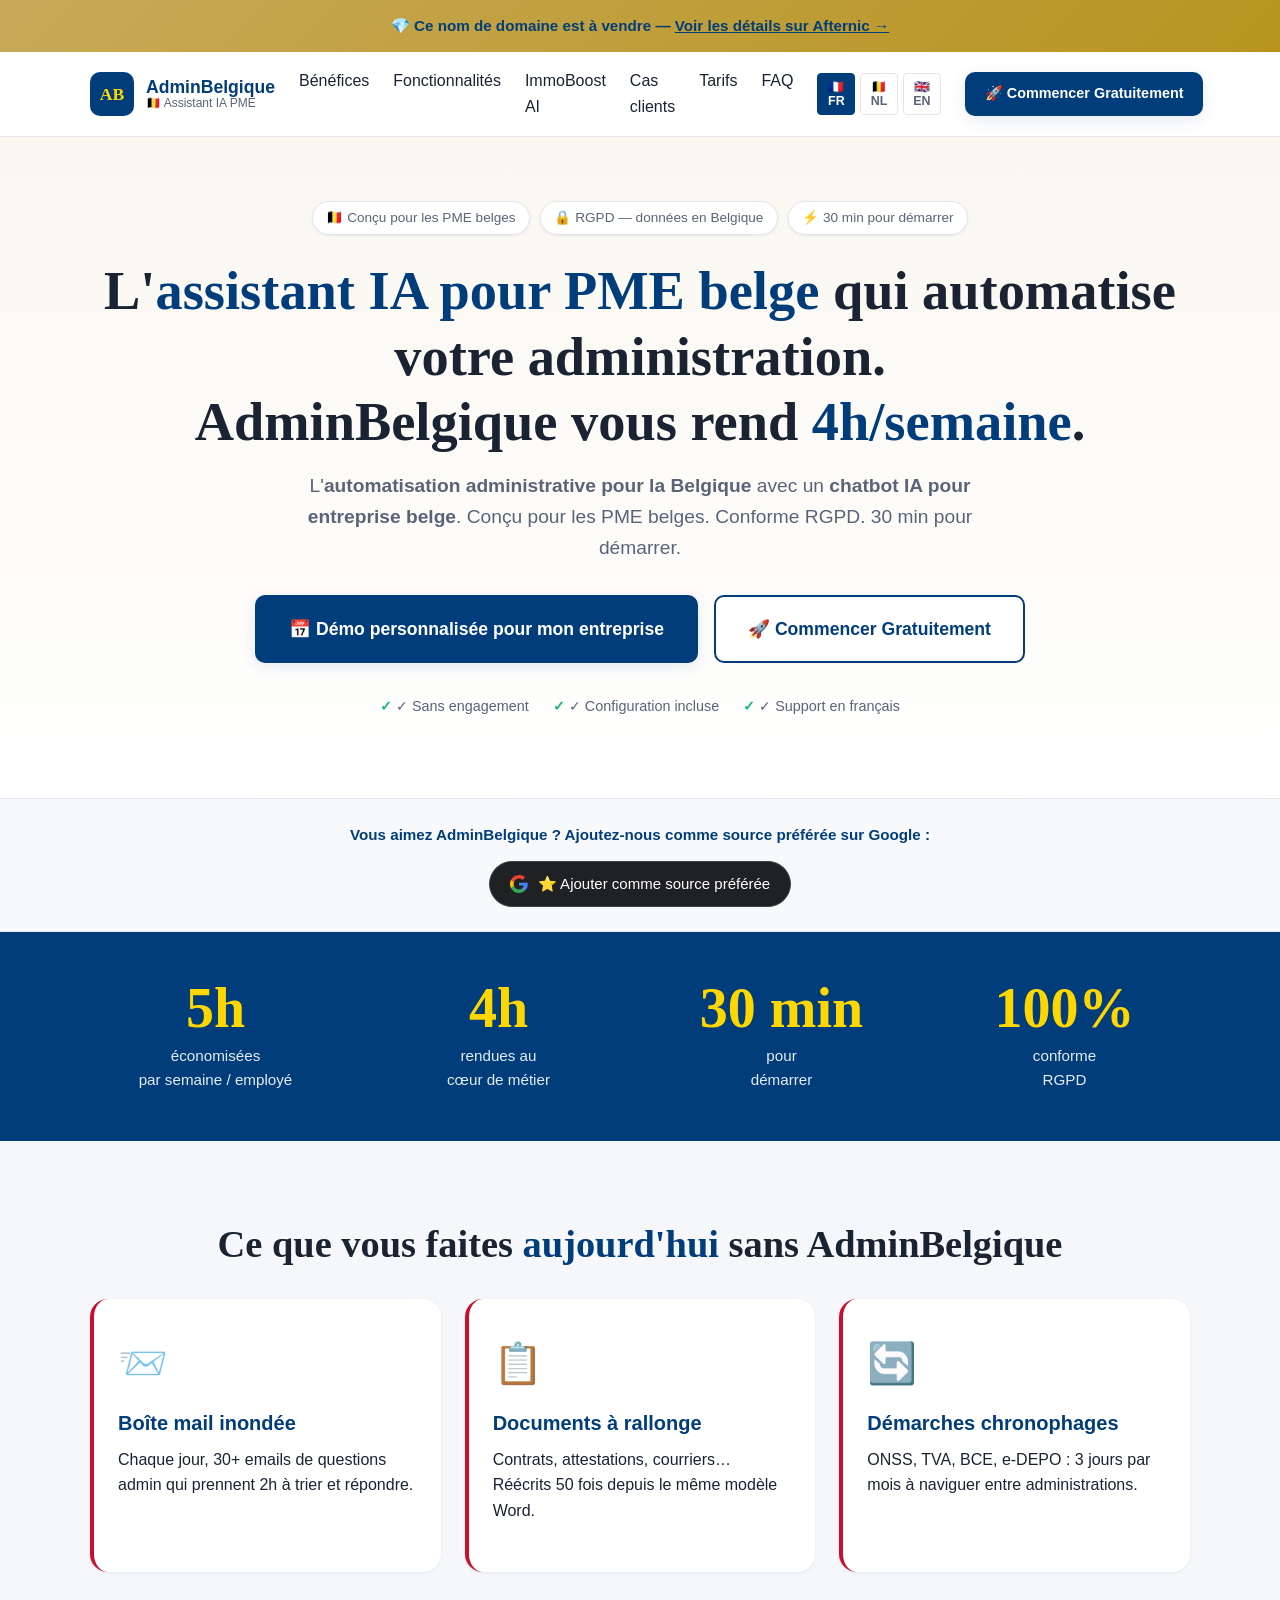
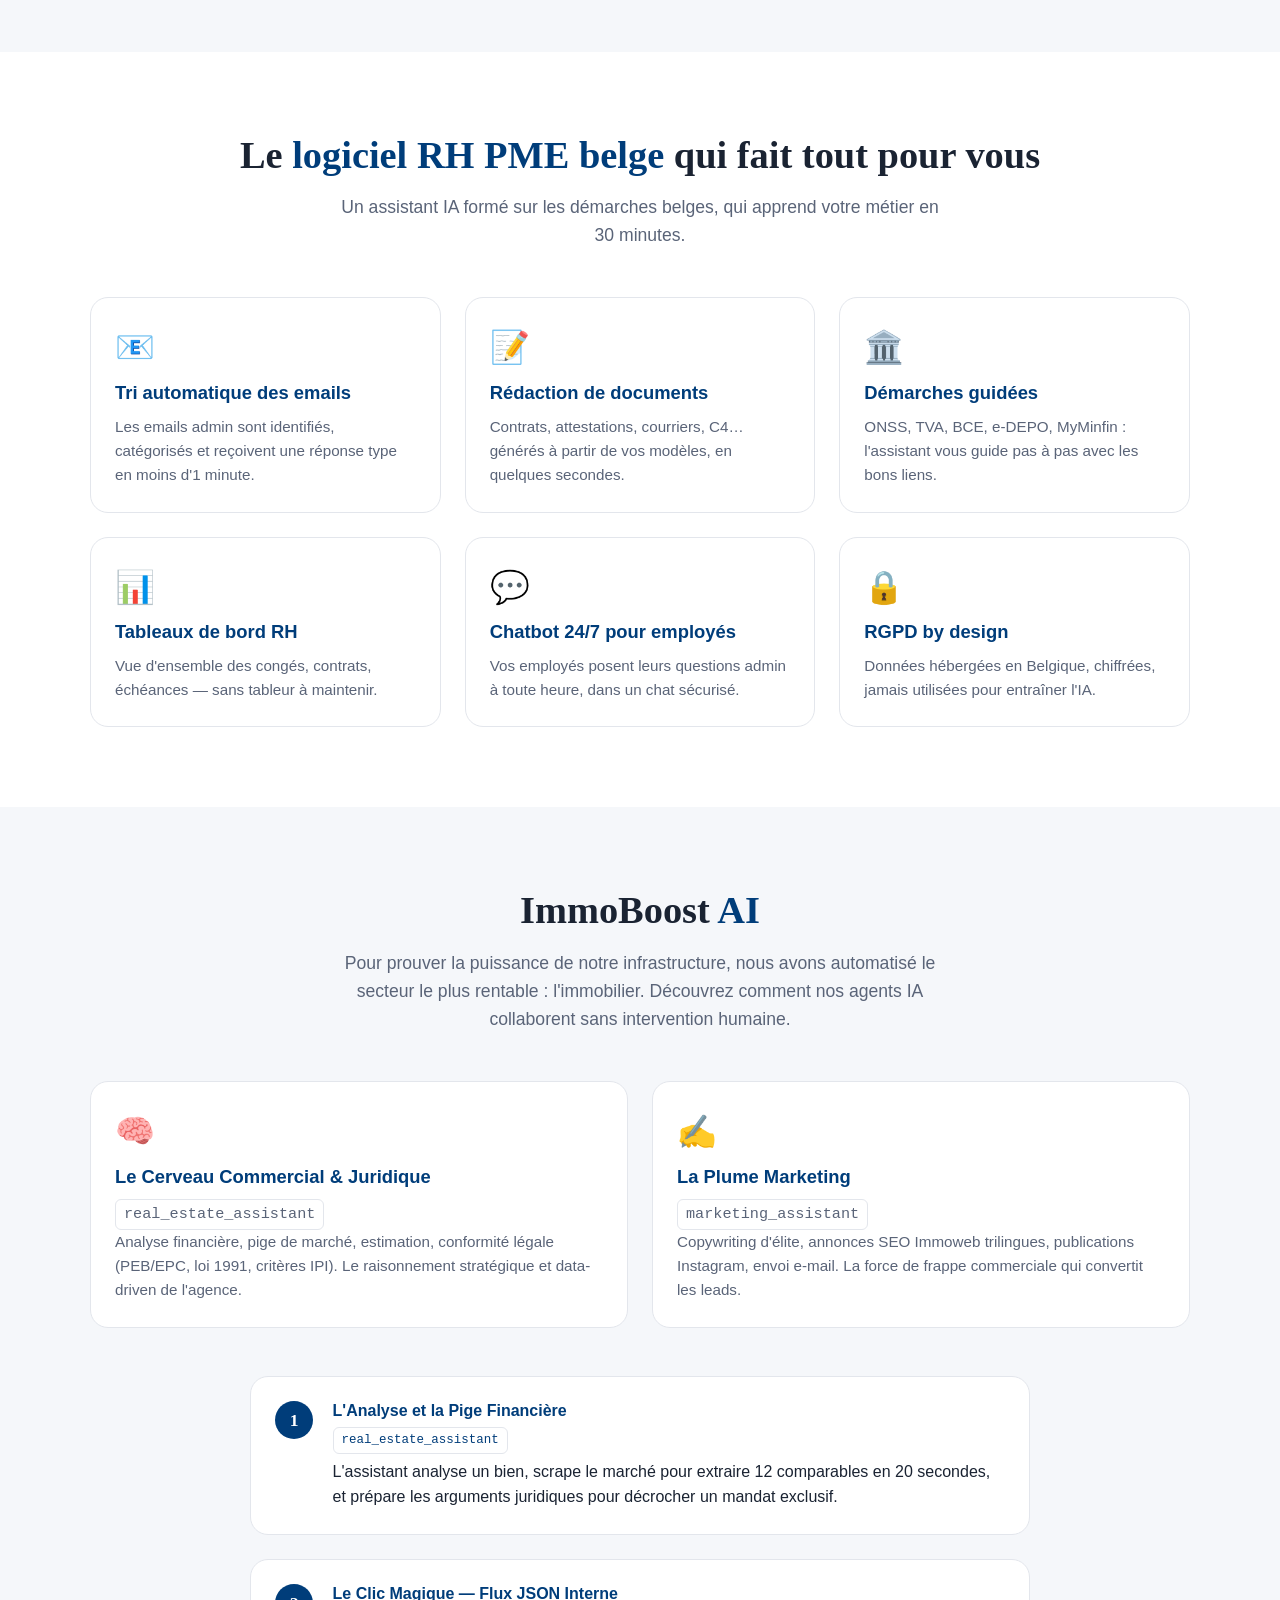
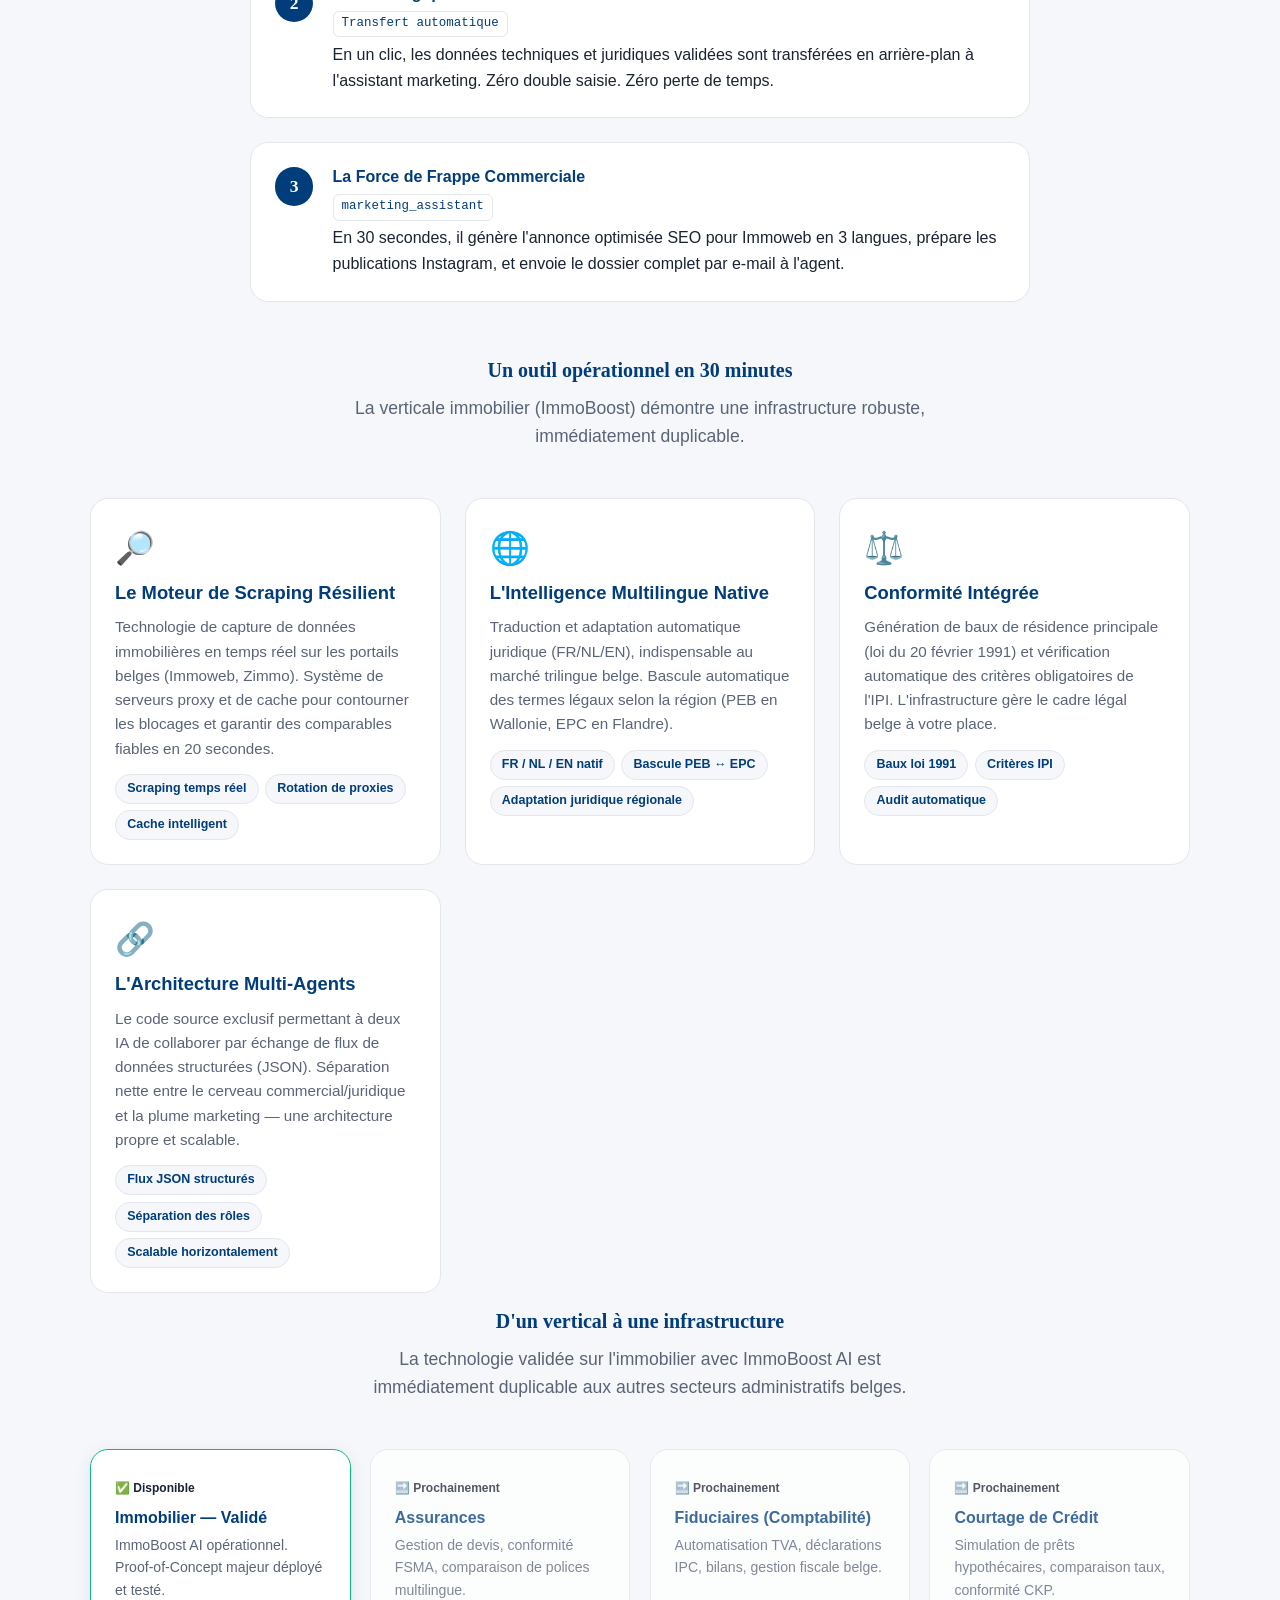
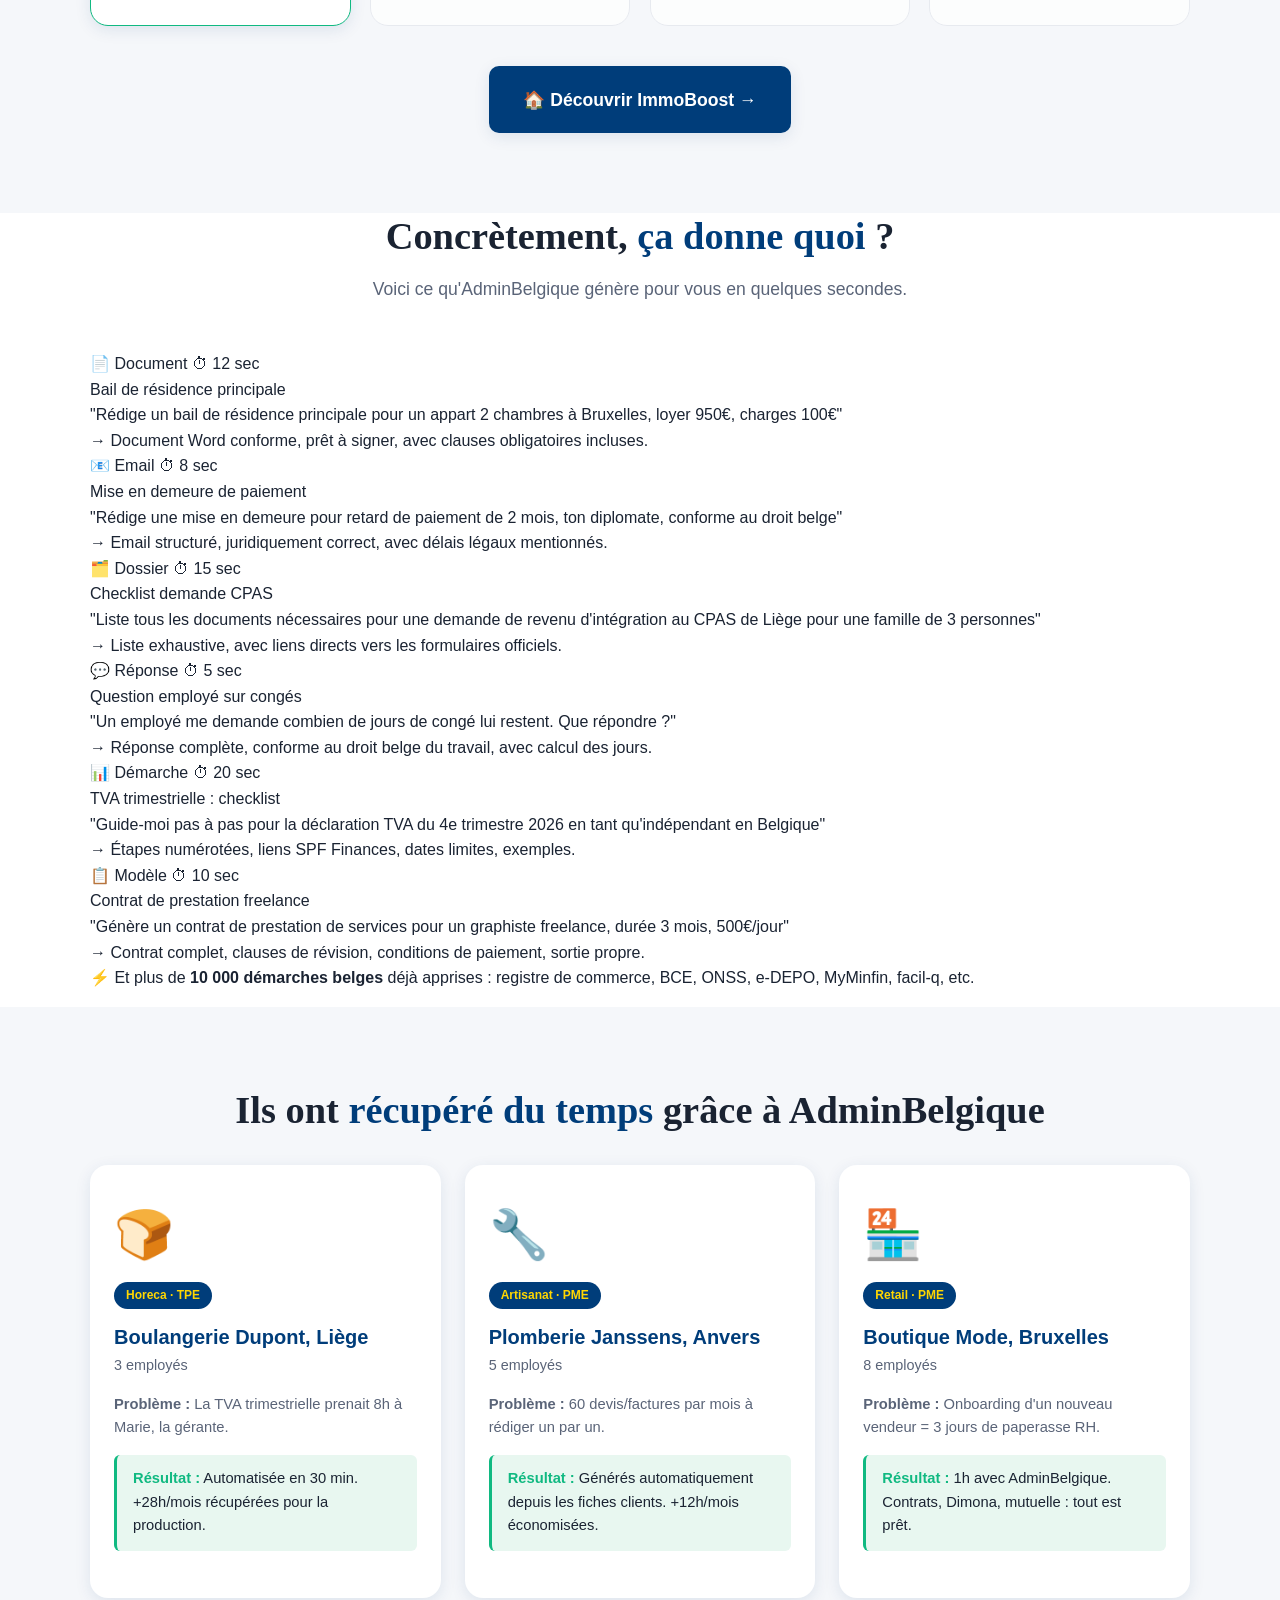
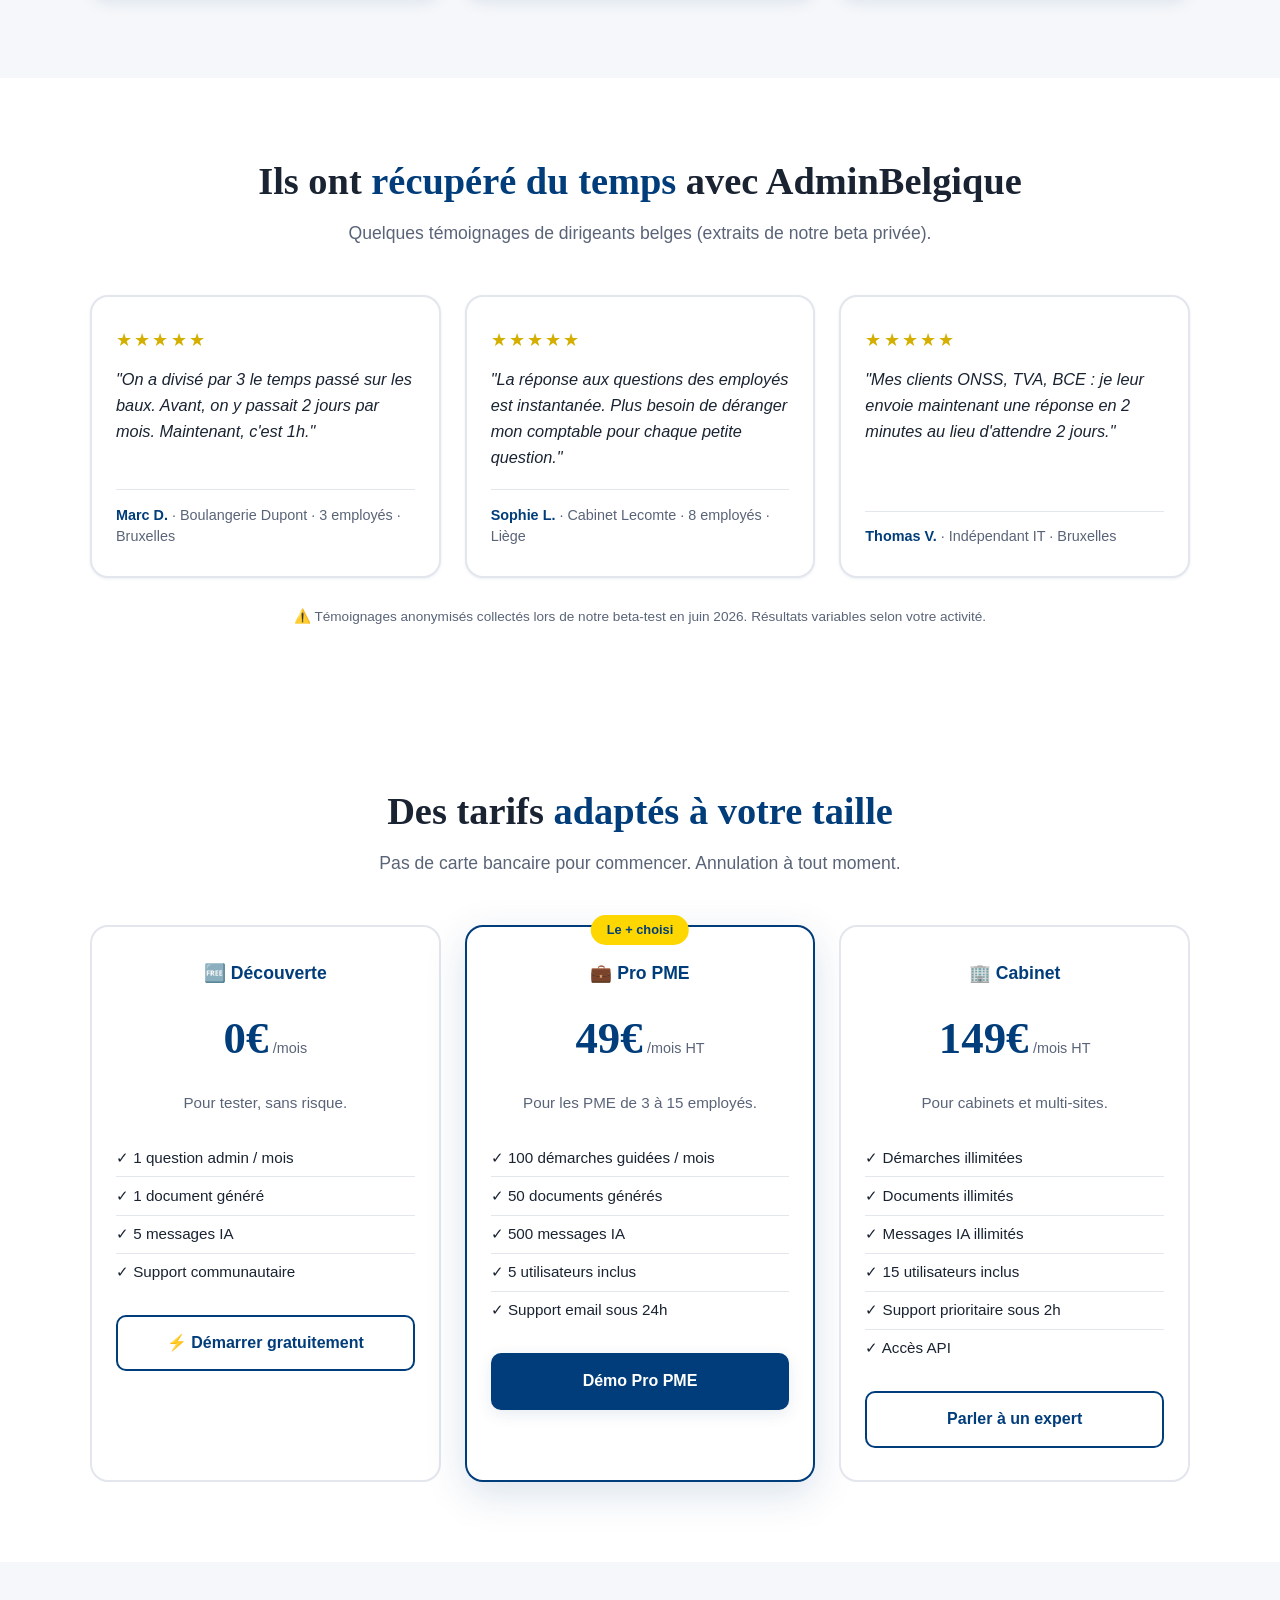
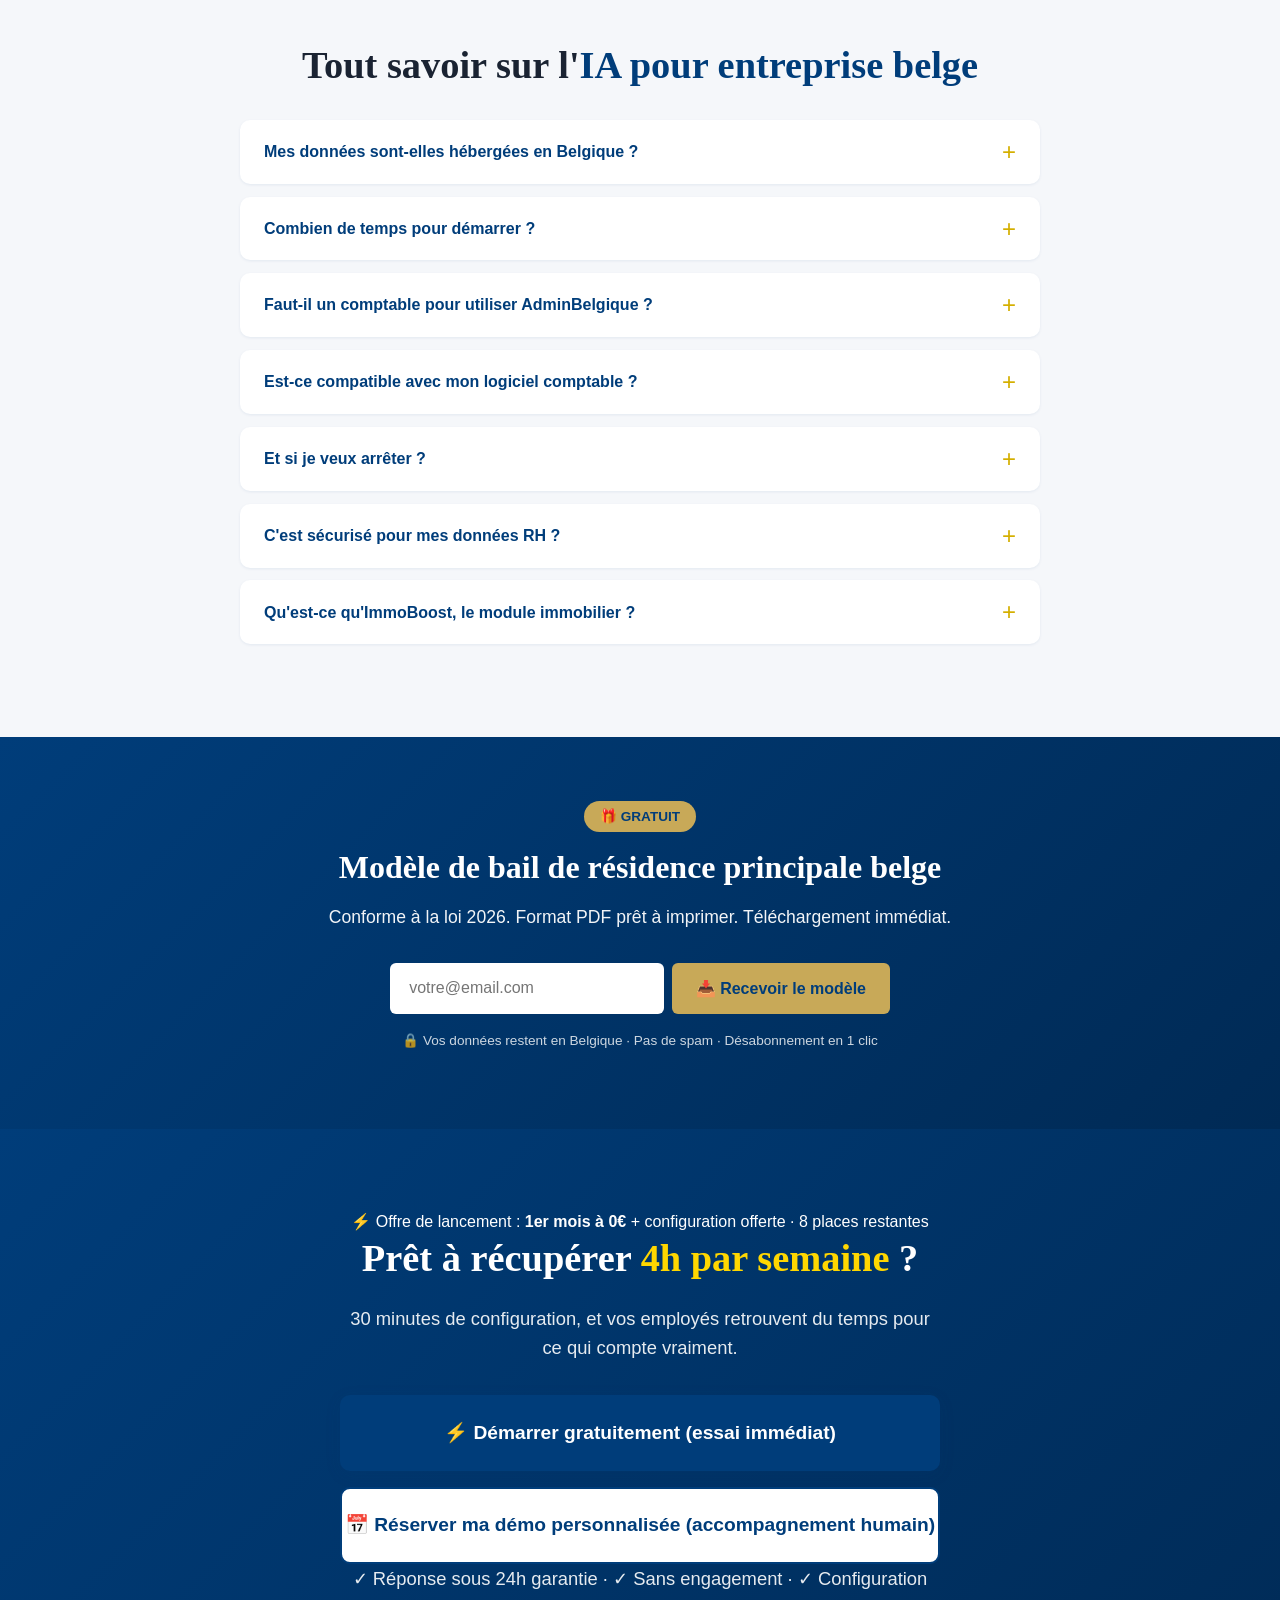
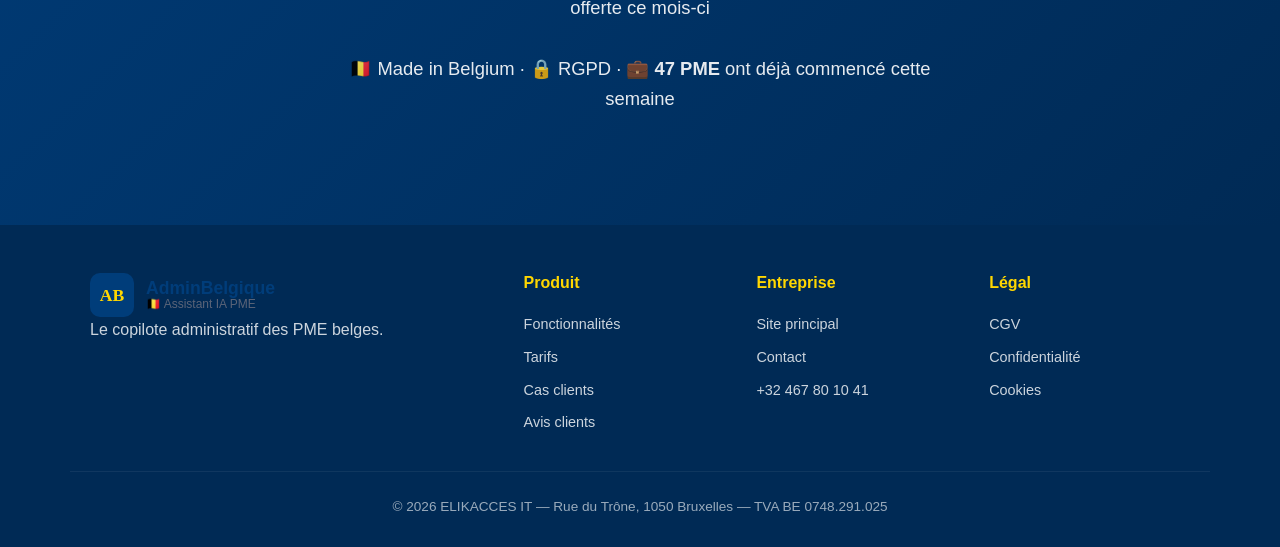
==== index.html @ 5cc8efea "Créer la page avis et ajouter les liens Google Co-authored-by: base44-builder[bot] <245833847+base44" ====
<!DOCTYPE html>
<html lang="fr">
<head>
  <meta charset="UTF-8">
  <meta name="viewport" content="width=device-width, initial-scale=1.0">
  <title>Assistant IA pour PME belge | AdminBelgique — Automatisation administrative & chatbot IA pour entreprise</title>
  <meta name="description" content="Assistant IA pour PME belge : automatise vos démarches administratives en Belgique. Logiciel RH PME belge + chatbot IA. Module ImmoBoost pour l'immobilier. RGPD, données en Belgique. 30 min pour démarrer.">
  <meta name="keywords" content="assistant ia pour pme belgique, automatisation administrative belgique, logiciel rh pme belgique, ia pour entreprise belgique, chatbot ia belgique, assistant administratif IA, IA administrative PME, logiciel admin PME Belgique, assistant IA belge, IA pour PME, démarches administratives, paperasse, gain de temps, RGPD Belgique, ImmoBoost, IA immobilier belgique, assistant IA agence immobilière, ELIKACCES IT, AdminBelgique">
  <meta name="author" content="ELIKACCES IT">
  <meta name="robots" content="index, follow, max-snippet:-1, max-image-preview:large, max-video-preview:-1">
  <meta name="googlebot" content="index, follow">
  <meta name="language" content="French">
  <meta name="geo.region" content="BE">
  <meta name="geo.placename" content="Bruxelles, Belgique">
  <meta name="geo.position" content="50.8503;4.3517">
  <meta name="ICBM" content="50.8503, 4.3517">
  <link rel="canonical" href="https://adminbelgique.com/">
  <link rel="alternate" hreflang="fr" href="https://adminbelgique.com/">
  <link rel="alternate" hreflang="nl" href="https://adminbelgique.com/?lang=nl">
  <link rel="alternate" hreflang="en" href="https://adminbelgique.com/?lang=en">
  <link rel="alternate" hreflang="x-default" href="https://adminbelgique.com/">
  <meta property="og:title" content="AdminBelgique — Automatisez l'administratif de votre PME">
  <meta property="og:description" content="Gagnez 4h par semaine et par employé. Conforme RGPD. Conçu pour les PME belges.">
  <meta property="og:type" content="website">
  <meta property="og:site_name" content="AdminBelgique">
  <meta property="og:url" content="https://adminbelgique.com/">
  <meta property="og:image" content="https://adminbelgique.com/og-image.png">
  <meta property="og:image:width" content="1200">
  <meta property="og:image:height" content="630">
  <meta property="og:locale" content="fr_BE">
  <meta property="og:locale:alternate" content="nl_BE">
  <meta name="twitter:card" content="summary_large_image">
  <meta name="twitter:title" content="AdminBelgique — Assistant IA administratif pour PME belges">
  <meta name="twitter:description" content="Automatisez vos démarches admin. Gagnez 4h/semaine. RGPD. Belgique.">
  <meta name="twitter:image" content="https://adminbelgique.com/twitter-card.png">
  <link rel="sitemap" type="application/xml" title="Sitemap" href="/sitemap.xml">
  <link rel="icon" type="image/svg+xml" href="data:image/svg+xml,%3Csvg xmlns='http://www.w3.org/2000/svg' viewBox='0 0 100 100'%3E%3Crect width='100' height='100' rx='20' fill='%23003d7a'/%3E%3Ctext x='50' y='72' text-anchor='middle' font-family='Georgia,serif' font-weight='900' font-size='62' fill='%23ffd700'%3EAB%3C/text%3C/svg%3E">
  <link rel="stylesheet" href="style.css">

  <!-- JSON-LD: Organization -->
  <script type="application/ld+json">
  {
    "@context": "https://schema.org",
    "@type": "Organization",
    "name": "ELIKACCES IT",
    "alternateName": "AdminBelgique",
    "url": "https://adminbelgique.com/",
    "logo": "https://adminbelgique.com/logo.png",
    "description": "Solutions IA pour les PME belges. Assistant IA pour automatiser les démarches administratives, la gestion documentaire et la conformité RGPD.",
    "foundingDate": "2026",
    "address": {
      "@type": "PostalAddress",
      "streetAddress": "Rue du Trône",
      "postalCode": "1050",
      "addressLocality": "Bruxelles",
      "addressCountry": "BE"
    },
    "contactPoint": {
      "@type": "ContactPoint",
      "telephone": "+32-467-801-041",
      "contactType": "customer service",
      "email": "elikaccesit@gmail.com",
      "availableLanguage": ["French", "Dutch", "English"]
    },
    "sameAs": []
  }
  </script>

  <!-- JSON-LD: SoftwareApplication -->
  <script type="application/ld+json">
  {
    "@context": "https://schema.org",
    "@type": "SoftwareApplication",
    "name": "AdminBelgique",
    "applicationCategory": "BusinessApplication",
    "applicationSubCategory": "Administrative AI Assistant",
    "operatingSystem": "Web",
    "description": "Assistant IA pour PME belges. Automatise les démarches administratives, la gestion documentaire, le tri des emails et la conformité RGPD. Conçu pour le marché belge. Données hébergées en Belgique.",
    "url": "https://adminbelgique.com/",
    "downloadUrl": "https://app.adminbelgique.com/",
    "softwareVersion": "2.0",
    "datePublished": "2026-01-01",
    "dateModified": "2026-07-30",
    "inLanguage": ["fr-BE", "nl-BE", "en-BE"],
    "offers": [
      {
        "@type": "Offer",
        "name": "Découverte",
        "price": "0",
        "priceCurrency": "EUR",
        "description": "Essai gratuit — 0€/mois"
      },
      {
        "@type": "Offer",
        "name": "Solo",
        "price": "99",
        "priceCurrency": "EUR",
        "description": "Pour indépendants — 99€/mois"
      },
      {
        "@type": "Offer",
        "name": "Cabinet",
        "price": "249",
        "priceCurrency": "EUR",
        "description": "Pour PME et cabinets — 249€/mois"
      }
    ],
    "aggregateRating": {
      "@type": "AggregateRating",
      "ratingValue": "4.9",
      "reviewCount": "52",
      "bestRating": "5",
      "worstRating": "1"
    },
    "featureList": [
      "Automatisation des démarches administratives",
      "Tri automatique des emails",
      "Rédaction de documents juridiques",
      "Gestion documentaire intelligente",
      "Chatbot IA pour employés 24/7",
      "Conformité RGPD by design",
      "Données hébergées en Belgique",
      "Support en français et néerlandais",
      "ImmoBoost : module IA dédié à l'immobilier belge (annonces, baux, courriers)"
    ]
  }
  </script>

  <!-- JSON-LD: FAQ -->
  <script type="application/ld+json">
  {
    "@context": "https://schema.org",
    "@type": "FAQPage",
    "mainEntity": [
      {
        "@type": "Question",
        "name": "Qu'est-ce qu'AdminBelgique ?",
        "acceptedAnswer": {
          "@type": "Answer",
          "text": "AdminBelgique est un assistant IA pour les PME belges. Il automatise les démarches administratives, trie les emails, rédige les documents juridiques et accompagne vos employés 24/7 via un chatbot intelligent. Conçu spécifiquement pour le marché belge, 100% conforme RGPD avec données hébergées en Belgique."
        }
      },
      {
        "@type": "Question",
        "name": "Mes données sont-elles en Belgique ?",
        "acceptedAnswer": {
          "@type": "Answer",
          "text": "Oui, 100%. Hébergement chez un prestataire certifié ISO 27001 situé à Bruxelles. Aucun transfert hors UE. Vous gardez le contrôle total de vos données, conformément au RGPD."
        }
      },
      {
        "@type": "Question",
        "name": "Combien coûte AdminBelgique ?",
        "acceptedAnswer": {
          "@type": "Answer",
          "text": "AdminBelgique propose 3 forfaits : Découverte (0€/mois pour tester), Solo (99€/mois pour indépendants), et Cabinet (249€/mois pour PME et cabinets). Essai gratuit sans engagement."
        }
      },
      {
        "@type": "Question",
        "name": "Combien de temps pour démarrer ?",
        "acceptedAnswer": {
          "@type": "Answer",
          "text": "30 minutes. On vous guide lors d'une session visio pour connecter AdminBelgique à votre boîte mail et vos outils. Configuration et formation sont incluses dans tous les forfaits."
        }
      },
      {
        "@type": "Question",
        "name": "AdminBelgique fonctionne-t-il en néerlandais et en anglais ?",
        "acceptedAnswer": {
          "@type": "Answer",
          "text": "Oui, AdminBelgique supporte le français, le néerlandais et l'anglais. Le chatbot IA peut converser dans les 3 langues et l'interface est disponible en FR/NL/EN."
        }
      },
      {
        "@type": "Question",
        "name": "AdminBelgique est-il conforme au RGPD ?",
        "acceptedAnswer": {
          "@type": "Answer",
          "text": "Oui, AdminBelgique est 100% conforme au RGPD by design. Données hébergées en Belgique chez un prestataire certifié ISO 27001, traitement transparent, droit à l'oubli, portabilité des données, et registre des traitements automatisés."
        }
      },
      {
        "@type": "Question",
        "name": "Qu'est-ce qu'ImmoBoost, le module immobilier d'AdminBelgique ?",
        "acceptedAnswer": {
          "@type": "Answer",
          "text": "ImmoBoost est un module d'AdminBelgique dédié au secteur immobilier belge, pour les agences comme pour les propriétaires bailleurs particuliers. Il génère des descriptions d'annonces optimisées, rédige les courriers administratifs liés à la location et prépare les documents de bail conformes à la législation régionale (Wallonie, Bruxelles, Flandre)."
        }
      }
    ]
  }
  </script>

  <!-- JSON-LD: BreadcrumbList -->
  <script type="application/ld+json">
  {
    "@context": "https://schema.org",
    "@type": "BreadcrumbList",
    "itemListElement": [
      {
        "@type": "ListItem",
        "position": 1,
        "name": "Accueil",
        "item": "https://adminbelgique.com/"
      },
      {
        "@type": "ListItem",
        "position": 2,
        "name": "Assistant IA PME",
        "item": "https://adminbelgique.com/#fonctionnalites"
      },
      {
        "@type": "ListItem",
        "position": 3,
        "name": "Tarifs",
        "item": "https://adminbelgique.com/#tarifs"
      }
    ]
  }
  </script>
</head>
<body>

<!-- ===== BANDEAU "À VENDRE" ===== -->
<div style="background: linear-gradient(135deg, #c8a958, #b8941f); color: #003d7a; padding: 14px 20px; text-align: center; font-weight: 700; font-size: 0.95rem; box-shadow: 0 2px 8px rgba(0,0,0,0.1); position: relative; z-index: 100;">
  💎 Ce nom de domaine est à vendre — <a href="https://www.afternic.com/domain/adminbelgique.com" target="_blank" rel="noopener" style="color: #003d7a; text-decoration: underline; font-weight: 800;">Voir les détails sur Afternic →</a>
</div>

<!-- ===== HEADER ===== -->
<header class="site-header" id="siteHeader">
  <div class="container header-inner">
    <a href="#" class="logo">
      <span class="logo-mark">AB</span>
      <span class="logo-text">
        <span class="logo-name">AdminBelgique</span>
        <span class="logo-tag">🇧🇪 Assistant IA PME</span>
      </span>
    </a>
    <nav class="nav">
      <a href="#benefices">Bénéfices</a>
      <a href="#fonctionnalites" data-i18n="nav.features">Fonctionnalités</a>
      <a href="#immoboost">ImmoBoost AI</a>
      <a href="#cas-clients" data-i18n="nav.cases">Cas clients</a>
      <a href="#tarifs" data-i18n="nav.pricing">Tarifs</a>
      <a href="#faq" data-i18n="nav.faq">FAQ</a>
    </nav>
    <div class="lang-switcher">
      <button data-lang="fr" class="active" aria-label="Français">🇫🇷 FR</button>
      <button data-lang="nl" aria-label="Nederlands">🇧🇪 NL</button>
      <button data-lang="en" aria-label="English">🇬🇧 EN</button>
    </div>
    <a href="https://app.adminbelgique.com" class="btn btn-primary btn-sm" target="_blank">🚀 Commencer Gratuitement</a>
  </div>
</header>

<!-- ===== HERO ===== -->
<section class="hero">
  <div class="container">
    <div class="hero-badges">
      <span class="badge" data-i18n="hero.badge.belgian">🇧🇪 Conçu pour les PME belges</span>
      <span class="badge" data-i18n="hero.badge.rgpd">🔒 RGPD — données en Belgique</span>
      <span class="badge" data-i18n="hero.badge.quick">⚡ 30 min pour démarrer</span>
    </div>
    <h1 data-i18n="hero.title">L'<span class="hl">assistant IA pour PME belge</span> qui automatise votre administrative.<br>AdminBelgique vous rend <span class="hl">4h/semaine</span>.</h1>
    <p class="hero-sub" data-i18n="hero.sub">L'<strong>automatisation administrative pour la Belgique</strong> avec un <strong>chatbot IA pour entreprise belge</strong>. Conçu pour les PME belges. Conforme RGPD. 30 min pour démarrer.</p>
    <div class="hero-cta">
      <a href="https://wa.me/32467801041?text=Bonjour%2C%20je%20souhaite%20une%20d%C3%A9mo%20personnalis%C3%A9e%20AdminBelgique%20pour%20mon%20entreprise" class="btn btn-primary btn-lg" target="_blank" data-i18n="hero.cta1">📅 Démo personnalisée pour mon entreprise</a>
      <a href="https://app.adminbelgique.com" class="btn btn-secondary btn-lg" target="_blank">🚀 Commencer Gratuitement</a>
    </div>
    <div class="hero-trust">
      <span data-i18n="hero.trust.1">✓ Sans engagement</span>
      <span data-i18n="hero.trust.2">✓ Configuration incluse</span>
      <span data-i18n="hero.trust.3">✓ Support en français</span>
    </div>
  </div>
</section>

<!-- ===== GOOGLE PREFERRED SOURCE BADGE ===== -->
<section style="background: #f8f9fa; padding: 24px 0; text-align: center; border-top: 1px solid #e0e6ed; border-bottom: 1px solid #e0e6ed;">
  <div class="container">
    <p style="font-size: 0.95rem; color: #003d7a; font-weight: 600; margin: 0 0 14px 0;">Vous aimez AdminBelgique ? Ajoutez-nous comme source préférée sur Google :</p>
    <a href="https://google.com/preferences/source?q=adminbelgique.com" target="_blank" rel="noopener" class="gps-badge" style="display:inline-flex; align-items:center; gap:10px; font-family:Roboto,Arial,sans-serif; font-weight:500; text-decoration:none; border-radius:100px; transition:all 0.2s; background:#202124; color:#ffffff; border:1px solid #3c4043; padding:10px 20px; font-size:15px;"> <svg width="18" height="18" viewBox="0 0 24 24" style="flex-shrink:0;"><path fill="#4285F4" d="M23.745 12.27c0-.7-.06-1.4-.19-2.07H12v3.92h6.61c-.29 1.5-1.14 2.77-2.4 3.63v3h3.86c2.26-2.09 3.67-5.17 3.67-8.48z"/><path fill="#34A853" d="M12 24c3.24 0 5.95-1.08 7.93-2.91l-3.86-3c-1.08.72-2.45 1.16-4.07 1.16-3.13 0-5.78-2.11-6.73-4.96H1.29v3.1A11.97 11.97 0 0 0 12 24z"/><path fill="#FBBC05" d="M5.27 14.29a7.18 7.18 0 0 1 0-4.58V6.61H1.29a11.94 11.94 0 0 0 0 10.78l3.98-3.1z"/><path fill="#EA4335" d="M12 4.75c1.77 0 3.35.61 4.6 1.8l3.44-3.44A11.93 11.93 0 0 0 1.29 6.61l3.98 3.1c.95-2.85 3.6-4.96 6.73-4.96z"/></svg> <span>⭐ Ajouter comme source préférée</span> </a>
  </div>
</section>

<!-- ===== STATS ===== -->
<section class="stats">
  <div class="container stats-grid">
    <div class="stat">
      <div class="stat-num">5h</div>
      <div class="stat-label">économisées<br>par semaine / employé</div>
    </div>
    <div class="stat">
      <div class="stat-num">4h</div>
      <div class="stat-label">rendues au<br>cœur de métier</div>
    </div>
    <div class="stat">
      <div class="stat-num">30 min</div>
      <div class="stat-label">pour<br>démarrer</div>
    </div>
    <div class="stat">
      <div class="stat-num">100%</div>
      <div class="stat-label">conforme<br>RGPD</div>
    </div>
  </div>
</section>

<!-- ===== PROBLÈMES ===== -->
<section class="pain" id="benefices">
  <div class="container">
    <h2 class="section-title" data-i18n="pain.title">Ce que vous faites <span class="hl">aujourd'hui</span> sans AdminBelgique</h2>
    <div class="pain-grid">
      <div class="pain-card">
        <div class="pain-emoji">📨</div>
        <h3>Boîte mail inondée</h3>
        <p>Chaque jour, 30+ emails de questions admin qui prennent 2h à trier et répondre.</p>
      </div>
      <div class="pain-card">
        <div class="pain-emoji">📋</div>
        <h3>Documents à rallonge</h3>
        <p>Contrats, attestations, courriers… Réécrits 50 fois depuis le même modèle Word.</p>
      </div>
      <div class="pain-card">
        <div class="pain-emoji">🔄</div>
        <h3>Démarches chronophages</h3>
        <p>ONSS, TVA, BCE, e-DEPO : 3 jours par mois à naviguer entre administrations.</p>
      </div>
    </div>
  </div>
</section>

<!-- ===== SOLUTION ===== -->
<section class="solution" id="fonctionnalites">
  <div class="container">
    <h2 class="section-title" data-i18n="feat.title">Le <span class="hl">logiciel RH PME belge</span> qui fait tout pour vous</h2>
    <p class="section-sub">Un assistant IA formé sur les démarches belges, qui apprend votre métier en 30 minutes.</p>
    <div class="features-grid">
      <div class="feature">
        <div class="feature-icon">📧</div>
        <h3>Tri automatique des emails</h3>
        <p>Les emails admin sont identifiés, catégorisés et reçoivent une réponse type en moins d'1 minute.</p>
      </div>
      <div class="feature">
        <div class="feature-icon">📝</div>
        <h3>Rédaction de documents</h3>
        <p>Contrats, attestations, courriers, C4… générés à partir de vos modèles, en quelques secondes.</p>
      </div>
      <div class="feature">
        <div class="feature-icon">🏛️</div>
        <h3>Démarches guidées</h3>
        <p>ONSS, TVA, BCE, e-DEPO, MyMinfin : l'assistant vous guide pas à pas avec les bons liens.</p>
      </div>
      <div class="feature">
        <div class="feature-icon">📊</div>
        <h3>Tableaux de bord RH</h3>
        <p>Vue d'ensemble des congés, contrats, échéances — sans tableur à maintenir.</p>
      </div>
      <div class="feature">
        <div class="feature-icon">💬</div>
        <h3>Chatbot 24/7 pour employés</h3>
        <p>Vos employés posent leurs questions admin à toute heure, dans un chat sécurisé.</p>
      </div>
      <div class="feature">
        <div class="feature-icon">🔒</div>
        <h3>RGPD by design</h3>
        <p>Données hébergées en Belgique, chiffrées, jamais utilisées pour entraîner l'IA.</p>
      </div>
    </div>
  </div>
</section>

<!-- ===== IMMOBOOST AI — SHOWCASE ===== -->
<section class="immoboost" id="immoboost">
  <div class="container">
    <h2 class="section-title">ImmoBoost <span class="hl">AI</span></h2>
    <p class="section-sub">Pour prouver la puissance de notre infrastructure, nous avons automatisé le secteur le plus rentable : l'immobilier. Découvrez comment nos agents IA collaborent sans intervention humaine.</p>

    <!-- Les 2 agents -->
    <div class="features-grid immoboost-agents">
      <div class="feature">
        <div class="feature-icon">🧠</div>
        <h3>Le Cerveau Commercial &amp; Juridique</h3>
        <p class="immoboost-agent-id">real_estate_assistant</p>
        <p>Analyse financière, pige de marché, estimation, conformité légale (PEB/EPC, loi 1991, critères IPI). Le raisonnement stratégique et data-driven de l'agence.</p>
      </div>
      <div class="feature">
        <div class="feature-icon">✍️</div>
        <h3>La Plume Marketing</h3>
        <p class="immoboost-agent-id">marketing_assistant</p>
        <p>Copywriting d'élite, annonces SEO Immoweb trilingues, publications Instagram, envoi e-mail. La force de frappe commerciale qui convertit les leads.</p>
      </div>
    </div>

    <!-- Workflow en 3 étapes -->
    <div class="immoboost-steps">
      <div class="immoboost-step">
        <div class="immoboost-step-num">1</div>
        <div>
          <h4>L'Analyse et la Pige Financière</h4>
          <p class="immoboost-agent-id">real_estate_assistant</p>
          <p>L'assistant analyse un bien, scrape le marché pour extraire 12 comparables en 20 secondes, et prépare les arguments juridiques pour décrocher un mandat exclusif.</p>
        </div>
      </div>
      <div class="immoboost-step">
        <div class="immoboost-step-num">2</div>
        <div>
          <h4>Le Clic Magique — Flux JSON Interne</h4>
          <p class="immoboost-agent-id">Transfert automatique</p>
          <p>En un clic, les données techniques et juridiques validées sont transférées en arrière-plan à l'assistant marketing. Zéro double saisie. Zéro perte de temps.</p>
        </div>
      </div>
      <div class="immoboost-step">
        <div class="immoboost-step-num">3</div>
        <div>
          <h4>La Force de Frappe Commerciale</h4>
          <p class="immoboost-agent-id">marketing_assistant</p>
          <p>En 30 secondes, il génère l'annonce optimisée SEO pour Immoweb en 3 langues, prépare les publications Instagram, et envoie le dossier complet par e-mail à l'agent.</p>
        </div>
      </div>
    </div>

    <!-- Infrastructure technique -->
    <h3 class="immoboost-subtitle">Un outil opérationnel en 30 minutes</h3>
    <p class="section-sub">La verticale immobilier (ImmoBoost) démontre une infrastructure robuste, immédiatement duplicable.</p>
    <div class="features-grid">
      <div class="feature">
        <div class="feature-icon">🔎</div>
        <h3>Le Moteur de Scraping Résilient</h3>
        <p>Technologie de capture de données immobilières en temps réel sur les portails belges (Immoweb, Zimmo). Système de serveurs proxy et de cache pour contourner les blocages et garantir des comparables fiables en 20 secondes.</p>
        <div class="immoboost-tags">
          <span>Scraping temps réel</span>
          <span>Rotation de proxies</span>
          <span>Cache intelligent</span>
        </div>
      </div>
      <div class="feature">
        <div class="feature-icon">🌐</div>
        <h3>L'Intelligence Multilingue Native</h3>
        <p>Traduction et adaptation automatique juridique (FR/NL/EN), indispensable au marché trilingue belge. Bascule automatique des termes légaux selon la région (PEB en Wallonie, EPC en Flandre).</p>
        <div class="immoboost-tags">
          <span>FR / NL / EN natif</span>
          <span>Bascule PEB ↔ EPC</span>
          <span>Adaptation juridique régionale</span>
        </div>
      </div>
      <div class="feature">
        <div class="feature-icon">⚖️</div>
        <h3>Conformité Intégrée</h3>
        <p>Génération de baux de résidence principale (loi du 20 février 1991) et vérification automatique des critères obligatoires de l'IPI. L'infrastructure gère le cadre légal belge à votre place.</p>
        <div class="immoboost-tags">
          <span>Baux loi 1991</span>
          <span>Critères IPI</span>
          <span>Audit automatique</span>
        </div>
      </div>
      <div class="feature">
        <div class="feature-icon">🔗</div>
        <h3>L'Architecture Multi-Agents</h3>
        <p>Le code source exclusif permettant à deux IA de collaborer par échange de flux de données structurées (JSON). Séparation nette entre le cerveau commercial/juridique et la plume marketing — une architecture propre et scalable.</p>
        <div class="immoboost-tags">
          <span>Flux JSON structurés</span>
          <span>Séparation des rôles</span>
          <span>Scalable horizontalement</span>
        </div>
      </div>
    </div>

    <!-- Roadmap verticales -->
    <h3 class="immoboost-subtitle">D'un vertical à une infrastructure</h3>
    <p class="section-sub">La technologie validée sur l'immobilier avec ImmoBoost AI est immédiatement duplicable aux autres secteurs administratifs belges.</p>
    <div class="immoboost-roadmap">
      <div class="immoboost-roadmap-card immoboost-roadmap-live">
        <span class="immoboost-roadmap-status">✅ Disponible</span>
        <h4>Immobilier — Validé</h4>
        <p>ImmoBoost AI opérationnel. Proof-of-Concept majeur déployé et testé.</p>
      </div>
      <div class="immoboost-roadmap-card">
        <span class="immoboost-roadmap-status">🔜 Prochainement</span>
        <h4>Assurances</h4>
        <p>Gestion de devis, conformité FSMA, comparaison de polices multilingue.</p>
      </div>
      <div class="immoboost-roadmap-card">
        <span class="immoboost-roadmap-status">🔜 Prochainement</span>
        <h4>Fiduciaires (Comptabilité)</h4>
        <p>Automatisation TVA, déclarations IPC, bilans, gestion fiscale belge.</p>
      </div>
      <div class="immoboost-roadmap-card">
        <span class="immoboost-roadmap-status">🔜 Prochainement</span>
        <h4>Courtage de Crédit</h4>
        <p>Simulation de prêts hypothécaires, comparaison taux, conformité CKP.</p>
      </div>
    </div>

    <div style="text-align:center; margin-top:2.5rem;">
      <a href="https://app.adminbelgique.com/ImmoBoost" class="btn btn-primary btn-lg">🏠 Découvrir ImmoBoost →</a>
    </div>
  </div>
</section>

<!-- ===== CAS CLIENTS ===== -->
<section class="examples" id="exemples">
  <div class="container">
    <h2 class="section-title" data-i18n="examples.title">Concrètement, <span class="hl">ça donne quoi</span> ?</h2>
    <p class="section-sub">Voici ce qu'AdminBelgique génère pour vous en quelques secondes.</p>
    <div class="examples-grid">
      <div class="example-card">
        <div class="example-header">
          <span class="example-badge">📄 Document</span>
          <span class="example-time">⏱ 12 sec</span>
        </div>
        <div class="example-title">Bail de résidence principale</div>
        <div class="example-prompt">"Rédige un bail de résidence principale pour un appart 2 chambres à Bruxelles, loyer 950€, charges 100€"</div>
        <div class="example-output">→ Document Word conforme, prêt à signer, avec clauses obligatoires incluses.</div>
      </div>
      <div class="example-card">
        <div class="example-header">
          <span class="example-badge">📧 Email</span>
          <span class="example-time">⏱ 8 sec</span>
        </div>
        <div class="example-title">Mise en demeure de paiement</div>
        <div class="example-prompt">"Rédige une mise en demeure pour retard de paiement de 2 mois, ton diplomate, conforme au droit belge"</div>
        <div class="example-output">→ Email structuré, juridiquement correct, avec délais légaux mentionnés.</div>
      </div>
      <div class="example-card">
        <div class="example-header">
          <span class="example-badge">🗂️ Dossier</span>
          <span class="example-time">⏱ 15 sec</span>
        </div>
        <div class="example-title">Checklist demande CPAS</div>
        <div class="example-prompt">"Liste tous les documents nécessaires pour une demande de revenu d'intégration au CPAS de Liège pour une famille de 3 personnes"</div>
        <div class="example-output">→ Liste exhaustive, avec liens directs vers les formulaires officiels.</div>
      </div>
      <div class="example-card">
        <div class="example-header">
          <span class="example-badge">💬 Réponse</span>
          <span class="example-time">⏱ 5 sec</span>
        </div>
        <div class="example-title">Question employé sur congés</div>
        <div class="example-prompt">"Un employé me demande combien de jours de congé lui restent. Que répondre ?"</div>
        <div class="example-output">→ Réponse complète, conforme au droit belge du travail, avec calcul des jours.</div>
      </div>
      <div class="example-card">
        <div class="example-header">
          <span class="example-badge">📊 Démarche</span>
          <span class="example-time">⏱ 20 sec</span>
        </div>
        <div class="example-title">TVA trimestrielle : checklist</div>
        <div class="example-prompt">"Guide-moi pas à pas pour la déclaration TVA du 4e trimestre 2026 en tant qu'indépendant en Belgique"</div>
        <div class="example-output">→ Étapes numérotées, liens SPF Finances, dates limites, exemples.</div>
      </div>
      <div class="example-card">
        <div class="example-header">
          <span class="example-badge">📋 Modèle</span>
          <span class="example-time">⏱ 10 sec</span>
        </div>
        <div class="example-title">Contrat de prestation freelance</div>
        <div class="example-prompt">"Génère un contrat de prestation de services pour un graphiste freelance, durée 3 mois, 500€/jour"</div>
        <div class="example-output">→ Contrat complet, clauses de révision, conditions de paiement, sortie propre.</div>
      </div>
    </div>
    <p class="examples-footer">⚡ Et plus de <strong>10 000 démarches belges</strong> déjà apprises : registre de commerce, BCE, ONSS, e-DEPO, MyMinfin, facil-q, etc.</p>
  </div>
</section>

<section class="cases" id="cas-clients">
  <div class="container">
    <h2 class="section-title" data-i18n="cases.title">Ils ont <span class="hl">récupéré du temps</span> grâce à AdminBelgique</h2>
    <div class="cases-grid">
      <div class="case-card">
        <div class="case-emoji">🍞</div>
        <div class="case-sector">Horeca · TPE</div>
        <h3>Boulangerie Dupont, Liège</h3>
        <div class="case-stat">3 employés</div>
        <p class="case-problem"><strong>Problème :</strong> La TVA trimestrielle prenait 8h à Marie, la gérante.</p>
        <p class="case-result"><strong>Résultat :</strong> Automatisée en 30 min. +28h/mois récupérées pour la production.</p>
      </div>
      <div class="case-card">
        <div class="case-emoji">🔧</div>
        <div class="case-sector">Artisanat · PME</div>
        <h3>Plomberie Janssens, Anvers</h3>
        <div class="case-stat">5 employés</div>
        <p class="case-problem"><strong>Problème :</strong> 60 devis/factures par mois à rédiger un par un.</p>
        <p class="case-result"><strong>Résultat :</strong> Générés automatiquement depuis les fiches clients. +12h/mois économisées.</p>
      </div>
      <div class="case-card">
        <div class="case-emoji">🏪</div>
        <div class="case-sector">Retail · PME</div>
        <h3>Boutique Mode, Bruxelles</h3>
        <div class="case-stat">8 employés</div>
        <p class="case-problem"><strong>Problème :</strong> Onboarding d'un nouveau vendeur = 3 jours de paperasse RH.</p>
        <p class="case-result"><strong>Résultat :</strong> 1h avec AdminBelgique. Contrats, Dimona, mutuelle : tout est prêt.</p>
      </div>
    </div>
  </div>
</section>

<!-- ===== TARIFS ===== -->
<section class="testimonials">
  <div class="container">
    <h2 class="section-title">Ils ont <span class="hl">récupéré du temps</span> avec AdminBelgique</h2>
    <p class="section-sub">Quelques témoignages de dirigeants belges (extraits de notre beta privée).</p>
    <div class="testimonials-grid">
      <div class="testimonial-card">
        <div class="testimonial-stars">★★★★★</div>
        <p class="testimonial-quote">"On a divisé par 3 le temps passé sur les baux. Avant, on y passait 2 jours par mois. Maintenant, c'est 1h."</p>
        <div class="testimonial-author">
          <strong>Marc D.</strong> · Boulangerie Dupont · 3 employés · Bruxelles
        </div>
      </div>
      <div class="testimonial-card">
        <div class="testimonial-stars">★★★★★</div>
        <p class="testimonial-quote">"La réponse aux questions des employés est instantanée. Plus besoin de déranger mon comptable pour chaque petite question."</p>
        <div class="testimonial-author">
          <strong>Sophie L.</strong> · Cabinet Lecomte · 8 employés · Liège
        </div>
      </div>
      <div class="testimonial-card">
        <div class="testimonial-stars">★★★★★</div>
        <p class="testimonial-quote">"Mes clients ONSS, TVA, BCE : je leur envoie maintenant une réponse en 2 minutes au lieu d'attendre 2 jours."</p>
        <div class="testimonial-author">
          <strong>Thomas V.</strong> · Indépendant IT · Bruxelles
        </div>
      </div>
    </div>
    <p class="testimonials-disclaimer">⚠️ Témoignages anonymisés collectés lors de notre beta-test en juin 2026. Résultats variables selon votre activité.</p>
  </div>
</section>

<section class="pricing" id="tarifs">
  <div class="container">
    <h2 class="section-title">Des tarifs <span class="hl">adaptés à votre taille</span></h2>
    <p class="section-sub">Pas de carte bancaire pour commencer. Annulation à tout moment.</p>
    <div class="pricing-grid">
      <!-- Découverte -->
      <div class="price-card">
        <div class="price-tier">🆓 Découverte</div>
        <div class="price-amount">
          <span class="price-num">0€</span>
          <span class="price-per">/mois</span>
        </div>
        <p class="price-desc">Pour tester, sans risque.</p>
        <ul class="price-features">
          <li>✓ 1 question admin / mois</li>
          <li>✓ 1 document généré</li>
          <li>✓ 5 messages IA</li>
          <li>✓ Support communautaire</li>
        </ul>
        <a href="https://app.adminbelgique.com/" class="btn btn-secondary btn-block">⚡ Démarrer gratuitement</a>
      </div>
      <!-- Pro PME -->
      <div class="price-card price-card-featured">
        <div class="price-tag">Le + choisi</div>
        <div class="price-tier">💼 Pro PME</div>
        <div class="price-amount">
          <span class="price-num">49€</span>
          <span class="price-per">/mois HT</span>
        </div>
        <p class="price-desc">Pour les PME de 3 à 15 employés.</p>
        <ul class="price-features">
          <li>✓ 100 démarches guidées / mois</li>
          <li>✓ 50 documents générés</li>
          <li>✓ 500 messages IA</li>
          <li>✓ 5 utilisateurs inclus</li>
          <li>✓ Support email sous 24h</li>
        </ul>
        <a href="https://wa.me/32467801041?text=Bonjour%2C%20je%20souhaite%20une%20d%C3%A9mo%20Pro%20PME%20AdminBelgique" class="btn btn-primary btn-block" target="_blank">Démo Pro PME</a>
      </div>
      <!-- Cabinet -->
      <div class="price-card">
        <div class="price-tier">🏢 Cabinet</div>
        <div class="price-amount">
          <span class="price-num">149€</span>
          <span class="price-per">/mois HT</span>
        </div>
        <p class="price-desc">Pour cabinets et multi-sites.</p>
        <ul class="price-features">
          <li>✓ Démarches illimitées</li>
          <li>✓ Documents illimités</li>
          <li>✓ Messages IA illimités</li>
          <li>✓ 15 utilisateurs inclus</li>
          <li>✓ Support prioritaire sous 2h</li>
          <li>✓ Accès API</li>
        </ul>
        <a href="mailto:elikaccesit@gmail.com?subject=Demande%20d%27informations%20AdminBelgique%20Cabinet" class="btn btn-secondary btn-block">Parler à un expert</a>
      </div>
    </div>
  </div>
</section>

<!-- ===== FAQ ===== -->
<section class="faq" id="faq">
  <div class="container">
    <h2 class="section-title">Tout savoir sur l'<span class="hl">IA pour entreprise belge</span></h2>
    <div class="faq-list">
      <details class="faq-item">
        <summary>Mes données sont-elles hébergées en Belgique ?</summary>
        <p>Oui, 100%. Toutes vos données sont stockées chez un hébergeur certifié ISO 27001 situé à Bruxelles. Aucun transfert hors UE.</p>
      </details>
      <details class="faq-item">
        <summary>Combien de temps pour démarrer ?</summary>
        <p>30 minutes. On vous guide lors d'une session visio pour connecter AdminBelgique à votre boîte mail et vos outils. Pas de formation complexe.</p>
      </details>
      <details class="faq-item">
        <summary>Faut-il un comptable pour utiliser AdminBelgique ?</summary>
        <p>Non. L'assistant est conçu pour les PME qui gèrent leur admin en interne. Pour les cas complexes (fiscalité), on vous oriente vers un comptable partenaire.</p>
      </details>
      <details class="faq-item">
        <summary>Est-ce compatible avec mon logiciel comptable ?</summary>
        <p>Oui. AdminBelgique s'intègre avec WinBooks, Popsy, Sage, Odoo, et exporte en PDF/Excel pour les autres.</p>
      </details>
      <details class="faq-item">
        <summary>Et si je veux arrêter ?</summary>
        <p>Aucun engagement. Vous arrêtez quand vous voulez, on vous restitue vos données en format standard ouvert.</p>
      </details>
      <details class="faq-item">
        <summary>C'est sécurisé pour mes données RH ?</summary>
        <p>Oui. Données chiffrées au repos et en transit, accès tracés, double authentification, hébergement RGPD.</p>
      </details>
      <details class="faq-item">
        <summary>Qu'est-ce qu'ImmoBoost, le module immobilier ?</summary>
        <p>ImmoBoost est le module d'AdminBelgique dédié au secteur immobilier belge — pour les agences comme pour les propriétaires bailleurs particuliers. Il génère des annonces optimisées, rédige vos courriers et prépare vos documents de bail conformes à la législation régionale. <a href="https://app.adminbelgique.com/ImmoBoost">Découvrir ImmoBoost →</a></p>
      </details>
    </div>
  </div>
</section>

<!-- ===== LEAD MAGNET ===== -->
<section class="lead-magnet" id="leadmagnet" style="background: linear-gradient(135deg, #003d7a 0%, #002a55 100%); color: white; padding: 4rem 0;">
  <div class="container" style="text-align: center; max-width: 700px;">
    <div style="background: #c8a958; color: #003d7a; display: inline-block; padding: .3rem 1rem; border-radius: 20px; font-size: .85rem; font-weight: 700; margin-bottom: 1rem;">🎁 GRATUIT</div>
    <h2 style="color: white; font-size: 2rem; margin: 0 0 1rem;">Modèle de bail de résidence principale belge</h2>
    <p style="font-size: 1.1rem; margin-bottom: 2rem; opacity: .95;">Conforme à la loi 2026. Format PDF prêt à imprimer. Téléchargement immédiat.</p>
    <div class="leadmagnet-form-wrap" id="leadmagnetForm">
      <form id="leadmagnetFormEl" style="display: flex; gap: .5rem; max-width: 500px; margin: 0 auto; flex-wrap: wrap; justify-content: center;">
        <input type="email" id="leadmagnetEmail" name="email" placeholder="votre@email.com" required style="flex: 1; min-width: 250px; padding: 1rem 1.2rem; border: none; border-radius: 6px; font-size: 1rem; font-family: inherit;">
        <button type="submit" style="background: #c8a958; color: #003d7a; border: none; padding: 1rem 1.5rem; border-radius: 6px; font-weight: 700; cursor: pointer; font-size: 1rem; font-family: inherit;">📥 Recevoir le modèle</button>
      </form>
      <p style="font-size: .85rem; margin-top: 1rem; opacity: .8;">🔒 Vos données restent en Belgique · Pas de spam · Désabonnement en 1 clic</p>
    </div>
    <div id="leadmagnetSuccess" style="display: none;">
      <div style="background: white; color: #003d7a; padding: 2rem; border-radius: 8px; margin-top: 1rem;">
        <h3 style="margin-top: 0;">✅ Merci ! Votre modèle est prêt.</h3>
        <p>Cliquez ci-dessous pour ouvrir le PDF dans un nouvel onglet. Vous pourrez l'imprimer ou l'enregistrer via Ctrl+P → "Enregistrer en PDF".</p>
        <a href="leadmagnet-bail.html" target="_blank" style="display: inline-block; background: #003d7a; color: white; padding: 1rem 2rem; border-radius: 6px; text-decoration: none; font-weight: 700; margin-top: 1rem;">📥 Ouvrir le modèle de bail</a>
        <p style="margin-top: 1.5rem; font-size: .9rem;">💡 Vous voulez aller plus loin ? Découvrez AdminBelgique AI pour générer tous vos documents en 1 clic → <a href="https://app.adminbelgique.com" style="color: #003d7a; font-weight: 700;">app.adminbelgique.com</a></p>
      </div>
    </div>
  </div>
</section>

<!-- ===== CTA FINAL ===== -->
<section class="cta-final" id="demo">
  <div class="container cta-final-inner">
    <div class="urgency-banner">⚡ Offre de lancement : <strong>1er mois à 0€</strong> + configuration offerte · 8 places restantes</div>
    <h2>Prêt à récupérer <span class="hl">4h par semaine</span> ?</h2>
    <p>30 minutes de configuration, et vos employés retrouvent du temps pour ce qui compte vraiment.</p>
    <div class="cta-buttons">
      <a href="https://app.adminbelgique.com/" class="btn btn-primary btn-xl">⚡ Démarrer gratuitement (essai immédiat)</a>
      <a href="https://wa.me/32467801041?text=Bonjour%2C%20je%20souhaite%20une%20d%C3%A9mo%20personnalis%C3%A9e%20AdminBelgique%20pour%20mon%20entreprise" class="btn btn-secondary btn-xl" target="_blank" rel="noopener">📅 Réserver ma démo personnalisée (accompagnement humain)</a>
    </div>
    <p class="cta-final-sub" data-i18n="cta.sub">✓ Réponse sous 24h garantie · ✓ Sans engagement · ✓ Configuration offerte ce mois-ci</p>
    <p class="cta-final-trust">🇧🇪 Made in Belgium · 🔒 RGPD · 💼 <strong>47 PME</strong> ont déjà commencé cette semaine</p>
  </div>
</section>

<!-- ===== FOOTER ===== -->
<footer class="site-footer">
  <div class="container footer-grid">
    <div class="footer-brand">
      <div class="logo">
        <span class="logo-mark">AB</span>
        <span class="logo-text">
          <span class="logo-name">AdminBelgique</span>
          <span class="logo-tag">🇧🇪 Assistant IA PME</span>
        </span>
      </div>
      <p>Le copilote administratif des PME belges.</p>
    </div>
    <div class="footer-col">
      <h4>Produit</h4>
      <a href="#fonctionnalites">Fonctionnalités</a>
      <a href="#tarifs">Tarifs</a>
      <a href="#cas-clients">Cas clients</a>
      <a href="avis.html">Avis clients</a>
    </div>
    <div class="footer-col">
      <h4>Entreprise</h4>
      <a href="https://adminbelgique.com/">Site principal</a>
      <a href="mailto:elikaccesit@gmail.com">Contact</a>
      <a href="tel:+32467801041">+32 467 80 10 41</a>
    </div>
    <div class="footer-col">
      <h4>Légal</h4>
      <a href="terms.html">CGV</a>
      <a href="privacy.html">Confidentialité</a>
      <a href="cookies.html">Cookies</a>
    </div>
  </div>
  <div class="container footer-bottom">
    <p>© 2026 ELIKACCES IT — Rue du Trône, 1050 Bruxelles — TVA BE 0748.291.025</p>
  </div>
</footer>

<!-- ===== MODAL DÉMO ===== -->
<div class="modal" id="demoModal" aria-hidden="true">
  <div class="modal-backdrop" onclick="closeDemoModal()"></div>
  <div class="modal-content" role="dialog">
    <button class="modal-close" onclick="closeDemoModal()" aria-label="Fermer">×</button>
    <h3>Démo interactive d'AdminBelgique</h3>
    <p class="modal-sub">Voici comment ça se passe :</p>
    <ol class="modal-steps">
      <li><strong>Connexion à votre boîte mail</strong> — AdminBelgique analyse vos emails admin en lecture seule.</li>
      <li><strong>Catégorisation automatique</strong> — Les emails sont triés par type (contrats, attestations, démarches).</li>
      <li><strong>Réponses pré-écrites</strong> — L'IA propose une réponse que vous validez en 1 clic.</li>
      <li><strong>Documents générés</strong> — Un nouveau contrat ? Généré en 30 sec depuis vos modèles.</li>
    </ol>
    <p class="modal-cta-text">Convaincu ? Réservez une démo personnalisée :</p>
    <a href="https://wa.me/32467801041?text=Bonjour%2C%20je%20souhaite%20une%20d%C3%A9mo%20personnalis%C3%A9e%20AdminBelgique%20pour%20mon%20entreprise" class="btn btn-primary btn-block" target="_blank" rel="noopener">📅 Réserver ma démo</a>
  </div>
</div>

<script src="i18n.js"></script>
  <script src="script.js"></script>
</body>
</html>
---- style.css ----
/* =========================================
   AdminBelgique — Landing page
   Design system: sérieux, belge, B2B
   ========================================= */

:root {
  --color-navy: #003d7a;
  --color-navy-dark: #002a55;
  --color-navy-light: #1a5490;
  --color-gold: #ffd700;
  --color-gold-dark: #d4af00;
  --color-cream: #faf7f0;
  --color-white: #ffffff;
  --color-text: #1a2332;
  --color-text-muted: #5a6478;
  --color-border: #e3e6ec;
  --color-bg-soft: #f5f7fa;
  --color-success: #10b981;
  --color-red: #c8102e;

  --font-serif: Georgia, 'Times New Roman', serif;
  --font-sans: -apple-system, BlinkMacSystemFont, 'Segoe UI', Roboto, 'Helvetica Neue', Arial, sans-serif;

  --radius-sm: 6px;
  --radius-md: 10px;
  --radius-lg: 18px;
  --radius-xl: 28px;

  --shadow-sm: 0 1px 3px rgba(0, 61, 122, 0.08);
  --shadow-md: 0 4px 16px rgba(0, 61, 122, 0.10);
  --shadow-lg: 0 12px 40px rgba(0, 61, 122, 0.15);

  --container: 1140px;
  --gap: 1.5rem;
}

/* ===== Reset ===== */
*, *::before, *::after { box-sizing: border-box; }
html { scroll-behavior: smooth; }
body {
  margin: 0;
  font-family: var(--font-sans);
  font-size: 16px;
  line-height: 1.6;
  color: var(--color-text);
  background: var(--color-white);
  -webkit-font-smoothing: antialiased;
}
img { max-width: 100%; display: block; }
a { color: var(--color-navy); text-decoration: none; transition: color .2s; }
a:hover { color: var(--color-navy-light); }
h1, h2, h3, h4 { margin: 0 0 .6em; line-height: 1.2; }
h1 { font-family: var(--font-serif); font-weight: 900; font-size: clamp(2rem, 5vw, 3.4rem); }
h2 { font-family: var(--font-serif); font-weight: 800; font-size: clamp(1.6rem, 3.5vw, 2.4rem); }
h3 { font-size: 1.25rem; font-weight: 700; }
p { margin: 0 0 1em; }

.container {
  max-width: var(--container);
  margin: 0 auto;
  padding: 0 1.25rem;
}

.hl { color: var(--color-navy); }
.section-title { text-align: center; margin-bottom: .4em; }
.section-sub { text-align: center; color: var(--color-text-muted); font-size: 1.1rem; max-width: 600px; margin: 0 auto 3rem; }

/* ===== Buttons ===== */
.btn {
  display: inline-flex;
  align-items: center;
  justify-content: center;
  gap: .5rem;
  padding: .85rem 1.5rem;
  border-radius: var(--radius-md);
  font-weight: 600;
  font-size: 1rem;
  cursor: pointer;
  border: 2px solid transparent;
  transition: all .2s ease;
  text-decoration: none;
  white-space: nowrap;
}
.btn-primary {
  background: var(--color-navy);
  color: var(--color-white);
  box-shadow: var(--shadow-md);
}
.btn-primary:hover { background: var(--color-navy-dark); color: var(--color-white); transform: translateY(-2px); box-shadow: var(--shadow-lg); }
.btn-secondary {
  background: var(--color-white);
  color: var(--color-navy);
  border-color: var(--color-navy);
}
.btn-secondary:hover { background: var(--color-navy); color: var(--color-white); }
.btn-sm { padding: .55rem 1.1rem; font-size: .9rem; }
.btn-lg { padding: 1.1rem 2rem; font-size: 1.1rem; }
.btn-xl { padding: 1.3rem 2.4rem; font-size: 1.2rem; }
.cta-buttons { display: flex; flex-direction: column; align-items: center; gap: 1rem; max-width: 600px; margin: 1.5rem auto 0; }
.cta-buttons .btn { width: 100%; }
.btn-block { display: flex; width: 100%; }

/* ===== Header ===== */
.site-header {
  position: sticky;
  top: 0;
  z-index: 100;
  background: rgba(255, 255, 255, 0.95);
  backdrop-filter: blur(10px);
  border-bottom: 1px solid var(--color-border);
}
.header-inner {
  display: flex;
  align-items: center;
  justify-content: space-between;
  padding: 1rem 1.25rem;
  gap: 1.5rem;
}
.logo { display: flex; align-items: center; gap: .75rem; }
.logo-mark {
  display: inline-flex;
  align-items: center;
  justify-content: center;
  width: 44px;
  height: 44px;
  background: var(--color-navy);
  color: var(--color-gold);
  font-family: var(--font-serif);
  font-weight: 900;
  font-size: 1.1rem;
  border-radius: var(--radius-md);
}
.logo-text { display: flex; flex-direction: column; line-height: 1.1; }
.logo-name { font-weight: 800; color: var(--color-navy); font-size: 1.1rem; }
.logo-tag { font-size: .75rem; color: var(--color-text-muted); }
.nav { display: flex; gap: 1.5rem; }
.nav a { color: var(--color-text); font-weight: 500; }
.nav a:hover { color: var(--color-navy); }
.nav a.active { color: var(--color-navy); font-weight: 700; }

/* ===== Hero ===== */
.hero {
  padding: 4rem 0 5rem;
  background: linear-gradient(180deg, var(--color-cream) 0%, var(--color-white) 100%);
  text-align: center;
}
.hero-badges {
  display: flex;
  flex-wrap: wrap;
  justify-content: center;
  gap: .6rem;
  margin-bottom: 1.5rem;
}
.badge {
  display: inline-block;
  padding: .35rem .85rem;
  background: var(--color-white);
  border: 1px solid var(--color-border);
  border-radius: 100px;
  font-size: .85rem;
  color: var(--color-text-muted);
  box-shadow: var(--shadow-sm);
}
.hero h1 { color: var(--color-text); margin-bottom: 1rem; }
.hero-sub { font-size: 1.2rem; color: var(--color-text-muted); max-width: 720px; margin: 0 auto 2rem; }
.hero-cta {
  display: flex;
  flex-wrap: wrap;
  justify-content: center;
  gap: 1rem;
  margin-bottom: 2rem;
}
.hero-trust {
  display: flex;
  justify-content: center;
  gap: 1.5rem;
  flex-wrap: wrap;
  color: var(--color-text-muted);
  font-size: .9rem;
}
.hero-trust span::before { content: "✓ "; color: var(--color-success); font-weight: 700; }

/* ===== Stats ===== */
.stats {
  padding: 3rem 0;
  background: var(--color-navy);
  color: var(--color-white);
}
.stats-grid {
  display: grid;
  grid-template-columns: repeat(auto-fit, minmax(200px, 1fr));
  gap: 2rem;
  text-align: center;
}
.stat-num {
  font-family: var(--font-serif);
  font-weight: 900;
  font-size: clamp(2.5rem, 5vw, 3.5rem);
  color: var(--color-gold);
  line-height: 1;
}
.stat-label { font-size: .95rem; opacity: .9; margin-top: .5rem; }

/* ===== Pain ===== */
.pain { padding: 5rem 0; background: var(--color-bg-soft); }
.pain-grid {
  display: grid;
  grid-template-columns: repeat(auto-fit, minmax(260px, 1fr));
  gap: 1.5rem;
  margin-top: 2rem;
}
.pain-card {
  background: var(--color-white);
  padding: 2rem 1.5rem;
  border-radius: var(--radius-lg);
  border-left: 4px solid var(--color-red);
  box-shadow: var(--shadow-sm);
}
.pain-emoji { font-size: 2.5rem; margin-bottom: 1rem; }
.pain-card h3 { color: var(--color-navy); }

/* ===== Solution ===== */
.solution { padding: 5rem 0; }
.features-grid {
  display: grid;
  grid-template-columns: repeat(auto-fit, minmax(280px, 1fr));
  gap: 1.5rem;
  margin-top: 2rem;
}
.feature {
  padding: 1.5rem;
  border-radius: var(--radius-lg);
  background: var(--color-white);
  border: 1px solid var(--color-border);
  transition: all .2s;
}
.feature:hover { transform: translateY(-4px); box-shadow: var(--shadow-md); border-color: var(--color-navy); }
.feature-icon { font-size: 2rem; margin-bottom: .5rem; }
.feature h3 { color: var(--color-navy); font-size: 1.15rem; }
.feature p { color: var(--color-text-muted); margin: 0; font-size: .95rem; }

/* ===== Cases ===== */
.cases { padding: 5rem 0; background: var(--color-bg-soft); }
.cases-grid {
  display: grid;
  grid-template-columns: repeat(auto-fit, minmax(280px, 1fr));
  gap: 1.5rem;
  margin-top: 2rem;
}
.case-card {
  background: var(--color-white);
  padding: 2rem 1.5rem;
  border-radius: var(--radius-lg);
  box-shadow: var(--shadow-md);
  position: relative;
}
.case-emoji { font-size: 3rem; }
.case-sector {
  display: inline-block;
  background: var(--color-navy);
  color: var(--color-gold);
  padding: .25rem .75rem;
  border-radius: 100px;
  font-size: .75rem;
  font-weight: 700;
  margin: .5rem 0 1rem;
}
.case-card h3 { color: var(--color-navy); margin-bottom: .3rem; }
.case-stat { color: var(--color-text-muted); font-size: .9rem; margin-bottom: 1rem; }
.case-problem { font-size: .92rem; color: var(--color-text-muted); }
.case-result {
  font-size: .92rem;
  background: #e8f7f0;
  padding: .8rem 1rem;
  border-radius: var(--radius-sm);
  border-left: 3px solid var(--color-success);
  margin-top: .8rem;
}
.case-result strong { color: var(--color-success); }

/* ===== Testimonials / Avis ===== */
.testimonials { padding: 5rem 0; }
.testimonials-grid {
  display: grid;
  grid-template-columns: repeat(auto-fit, minmax(280px, 1fr));
  gap: 1.5rem;
  margin-top: 2rem;
}
.testimonial-card {
  display: flex;
  flex-direction: column;
  background: var(--color-white);
  border: 2px solid var(--color-border);
  border-radius: var(--radius-lg);
  padding: 1.75rem 1.5rem;
  box-shadow: var(--shadow-sm);
}
.testimonial-stars {
  color: var(--color-gold-dark);
  font-size: 1.15rem;
  letter-spacing: .12em;
  margin-bottom: .7rem;
}
.testimonial-quote { font-style: italic; font-size: 1.02rem; margin: 0 0 1.2rem; }
.testimonial-author {
  margin-top: auto;
  border-top: 1px solid var(--color-border);
  padding-top: .9rem;
  font-size: .9rem;
  color: var(--color-text-muted);
  line-height: 1.5;
}
.testimonial-author strong { color: var(--color-navy); }
.testimonials-disclaimer {
  text-align: center;
  font-size: .85rem;
  color: var(--color-text-muted);
  max-width: 700px;
  margin: 1.75rem auto 0;
}

/* ===== Page hero (pages internes) ===== */
.page-hero {
  padding: 3.5rem 0 2.75rem;
  background: var(--color-cream);
  border-bottom: 1px solid var(--color-border);
  text-align: center;
}
.page-hero h1 { margin-bottom: .5rem; }
.page-hero .section-sub { margin-bottom: 0; }

/* ===== Bloc avis Google ===== */
.google-reviews { padding: 4rem 0; background: var(--color-bg-soft); }
.google-review-card {
  max-width: 720px;
  margin: 0 auto;
  background: var(--color-white);
  border: 2px solid var(--color-border);
  border-radius: var(--radius-lg);
  padding: 2.5rem 2rem;
  text-align: center;
  box-shadow: var(--shadow-md);
}
.google-review-card svg { display: block; margin: 0 auto .8rem; }
.google-review-card h2 { font-size: clamp(1.4rem, 3vw, 1.9rem); }
.google-review-card p { color: var(--color-text-muted); max-width: 520px; margin: 0 auto 1.5rem; }
.google-review-stars {
  color: var(--color-gold-dark);
  letter-spacing: .2em;
  font-size: 1.2rem;
  margin-bottom: 1rem;
}

@media (max-width: 768px) {
  .page-hero { padding: 2.5rem 0 2rem; }
  .google-review-card { padding: 2rem 1.25rem; }
}

/* ===== Pricing ===== */
.pricing { padding: 5rem 0; }
.pricing-grid {
  display: grid;
  grid-template-columns: repeat(auto-fit, minmax(280px, 1fr));
  gap: 1.5rem;
  margin-top: 2rem;
  max-width: 1100px;
  margin-left: auto;
  margin-right: auto;
}
.price-card {
  background: var(--color-white);
  border: 2px solid var(--color-border);
  border-radius: var(--radius-lg);
  padding: 2rem 1.5rem;
  text-align: center;
  position: relative;
  transition: transform .2s;
}
.price-card:hover { transform: translateY(-4px); }
.price-card-featured {
  border-color: var(--color-navy);
  box-shadow: var(--shadow-lg);
  transform: scale(1.03);
}
.price-tag {
  position: absolute;
  top: -12px;
  left: 50%;
  transform: translateX(-50%);
  background: var(--color-gold);
  color: var(--color-navy);
  padding: .3rem 1rem;
  border-radius: 100px;
  font-size: .8rem;
  font-weight: 700;
}
.price-tier {
  font-size: 1.1rem;
  font-weight: 700;
  color: var(--color-navy);
  margin-bottom: .5rem;
}
.price-amount { margin: 1rem 0; }
.price-num {
  font-family: var(--font-serif);
  font-size: 2.8rem;
  font-weight: 900;
  color: var(--color-navy);
}
.price-per { color: var(--color-text-muted); font-size: .9rem; }
.price-desc { color: var(--color-text-muted); font-size: .95rem; }
.price-features {
  list-style: none;
  padding: 0;
  margin: 1.5rem 0;
  text-align: left;
}
.price-features li {
  padding: .4rem 0;
  font-size: .95rem;
  border-bottom: 1px solid var(--color-border);
}
.price-features li:last-child { border-bottom: none; }

/* ===== FAQ ===== */
.faq { padding: 5rem 0; background: var(--color-bg-soft); }
.faq-list { max-width: 800px; margin: 2rem auto 0; }
.faq-item {
  background: var(--color-white);
  border-radius: var(--radius-md);
  margin-bottom: .8rem;
  box-shadow: var(--shadow-sm);
  overflow: hidden;
}
.faq-item summary {
  padding: 1.2rem 1.5rem;
  cursor: pointer;
  font-weight: 600;
  color: var(--color-navy);
  list-style: none;
  position: relative;
  padding-right: 3rem;
}
.faq-item summary::after {
  content: "+";
  position: absolute;
  right: 1.5rem;
  top: 50%;
  transform: translateY(-50%);
  font-size: 1.5rem;
  color: var(--color-gold-dark);
  font-weight: 300;
  transition: transform .2s;
}
.faq-item[open] summary::after { content: "−"; }
.faq-item summary::-webkit-details-marker { display: none; }
.faq-item p {
  padding: 0 1.5rem 1.2rem;
  margin: 0;
  color: var(--color-text-muted);
}

/* ===== CTA Final ===== */
.cta-final {
  padding: 5rem 0;
  background: linear-gradient(135deg, var(--color-navy) 0%, var(--color-navy-dark) 100%);
  color: var(--color-white);
  text-align: center;
}
.cta-final h2 { color: var(--color-white); }
.cta-final h2 .hl { color: var(--color-gold); }
.cta-final p { font-size: 1.15rem; opacity: .9; max-width: 600px; margin: 0 auto 2rem; }
.cta-final-trust { margin-top: 1.5rem; font-size: .9rem; opacity: .7; }

/* ===== Footer ===== */
.site-footer {
  background: var(--color-navy-dark);
  color: var(--color-white);
  padding: 3rem 0 1rem;
}
.footer-grid {
  display: grid;
  grid-template-columns: 2fr 1fr 1fr 1fr;
  gap: 2rem;
  margin-bottom: 2rem;
}
.footer-brand p { opacity: .8; }
.footer-col h4 { font-size: 1rem; margin-bottom: 1rem; color: var(--color-gold); }
.footer-col a { display: block; color: var(--color-white); opacity: .8; padding: .3rem 0; font-size: .9rem; }
.footer-col a:hover { opacity: 1; }
.footer-bottom {
  border-top: 1px solid rgba(255, 255, 255, .1);
  padding-top: 1.5rem;
  text-align: center;
  font-size: .85rem;
  opacity: .6;
}

/* ===== Modal ===== */
.modal {
  position: fixed;
  top: 0; left: 0; right: 0; bottom: 0;
  z-index: 1000;
  display: none;
  align-items: center;
  justify-content: center;
  padding: 1rem;
}
.modal[aria-hidden="false"] { display: flex; }
.modal-backdrop {
  position: absolute;
  inset: 0;
  background: rgba(0, 42, 85, 0.7);
  backdrop-filter: blur(4px);
}
.modal-content {
  position: relative;
  background: var(--color-white);
  border-radius: var(--radius-lg);
  padding: 2.5rem;
  max-width: 540px;
  width: 100%;
  box-shadow: var(--shadow-lg);
  max-height: 90vh;
  overflow-y: auto;
  animation: modalIn .3s ease;
}
@keyframes modalIn {
  from { opacity: 0; transform: translateY(20px) scale(.95); }
  to { opacity: 1; transform: translateY(0) scale(1); }
}
.modal-close {
  position: absolute;
  top: 1rem;
  right: 1rem;
  background: none;
  border: none;
  font-size: 2rem;
  color: var(--color-text-muted);
  cursor: pointer;
  width: 36px;
  height: 36px;
  border-radius: 50%;
  display: flex;
  align-items: center;
  justify-content: center;
  line-height: 1;
}
.modal-close:hover { background: var(--color-bg-soft); color: var(--color-text); }
.modal-content h3 { color: var(--color-navy); font-family: var(--font-serif); }
.modal-sub { color: var(--color-text-muted); }
.modal-steps {
  padding-left: 1.2rem;
  margin: 1.5rem 0;
}
.modal-steps li { margin-bottom: .8rem; }
.modal-cta-text { text-align: center; margin: 1.5rem 0 1rem; font-weight: 600; }

/* ===== Responsive ===== */
@media (max-width: 768px) {
  .nav { display: none; }
  .hero { padding: 2.5rem 0 3rem; }
  .hero-cta { flex-direction: column; align-items: stretch; }
  .hero-cta .btn { width: 100%; }
  .footer-grid { grid-template-columns: 1fr 1fr; }
  .price-card-featured { transform: none; }
  .header-inner { flex-wrap: wrap; }
  .header-inner .btn { width: 100%; order: 3; margin-top: .5rem; }
}

/* ====== LANG SWITCHER ====== */
.lang-switcher {
  display: flex;
  gap: .3rem;
  align-items: center;
  margin-left: auto;
}
.lang-switcher button {
  padding: .35rem .6rem;
  border: 1px solid var(--color-border);
  background: white;
  cursor: pointer;
  font-size: .78rem;
  font-weight: 600;
  border-radius: 4px;
  color: var(--color-text-muted);
  transition: all .2s;
  font-family: inherit;
}
.lang-switcher button:hover {
  border-color: var(--color-navy);
  color: var(--color-navy);
}
.lang-switcher button.active {
  background: var(--color-navy);
  color: white;
  border-color: var(--color-navy);
}
@media (max-width: 768px) {
  .lang-switcher {
    margin-left: 0;
    margin-top: .5rem;
  }
  .lang-switcher button { padding: .3rem .5rem; font-size: .72rem; }
}

/* ===== IMMOBOOST AI SHOWCASE ===== */
.immoboost { padding: 5rem 0; background: var(--color-bg-soft); }
.immoboost-agents { margin-bottom: 3rem; }
.immoboost-agent-id {
  display: inline-block;
  font-family: 'Courier New', monospace;
  font-size: .78rem;
  color: var(--color-navy);
  background: var(--color-white);
  border: 1px solid var(--color-border);
  border-radius: var(--radius-sm);
  padding: .15rem .5rem;
  margin: .2rem 0 .6rem;
}

.immoboost-steps {
  max-width: 780px;
  margin: 0 auto 3.5rem;
  display: flex;
  flex-direction: column;
  gap: 1.5rem;
}
.immoboost-step {
  display: flex;
  gap: 1.2rem;
  align-items: flex-start;
  background: var(--color-white);
  border: 1px solid var(--color-border);
  border-radius: var(--radius-lg);
  padding: 1.5rem;
}
.immoboost-step-num {
  flex: 0 0 auto;
  width: 2.4rem;
  height: 2.4rem;
  border-radius: 50%;
  background: var(--color-navy);
  color: var(--color-white);
  font-weight: 800;
  font-family: var(--font-serif);
  display: flex;
  align-items: center;
  justify-content: center;
  font-size: 1.1rem;
}
.immoboost-step h4 { color: var(--color-navy); margin-bottom: .3rem; }
.immoboost-step p { margin: 0 0 .3rem; }
.immoboost-step p:last-child { margin-bottom: 0; }

.immoboost-subtitle {
  text-align: center;
  font-family: var(--font-serif);
  color: var(--color-navy);
  margin-top: 1rem;
}

.immoboost-tags {
  display: flex;
  flex-wrap: wrap;
  gap: .4rem;
  margin-top: .8rem;
}
.immoboost-tags span {
  font-size: .78rem;
  font-weight: 600;
  color: var(--color-navy);
  background: var(--color-bg-soft);
  border: 1px solid var(--color-border);
  border-radius: 20px;
  padding: .25rem .7rem;
}

.immoboost-roadmap {
  display: grid;
  grid-template-columns: repeat(4, 1fr);
  gap: 1.2rem;
  margin-top: 2rem;
}
.immoboost-roadmap-card {
  background: var(--color-white);
  border: 1px solid var(--color-border);
  border-radius: var(--radius-lg);
  padding: 1.5rem;
  opacity: .75;
}
.immoboost-roadmap-card.immoboost-roadmap-live {
  opacity: 1;
  border-color: var(--color-success);
  box-shadow: var(--shadow-md);
}
.immoboost-roadmap-status {
  display: inline-block;
  font-size: .75rem;
  font-weight: 700;
  margin-bottom: .6rem;
}
.immoboost-roadmap-card h4 { color: var(--color-navy); font-size: 1rem; margin-bottom: .4rem; }
.immoboost-roadmap-card p { font-size: .88rem; color: var(--color-text-muted); margin: 0; }

@media (max-width: 900px) {
  .immoboost-roadmap { grid-template-columns: repeat(2, 1fr); }
}
@media (max-width: 600px) {
  .immoboost-roadmap { grid-template-columns: 1fr; }
  .immoboost-step { flex-direction: column; }
}
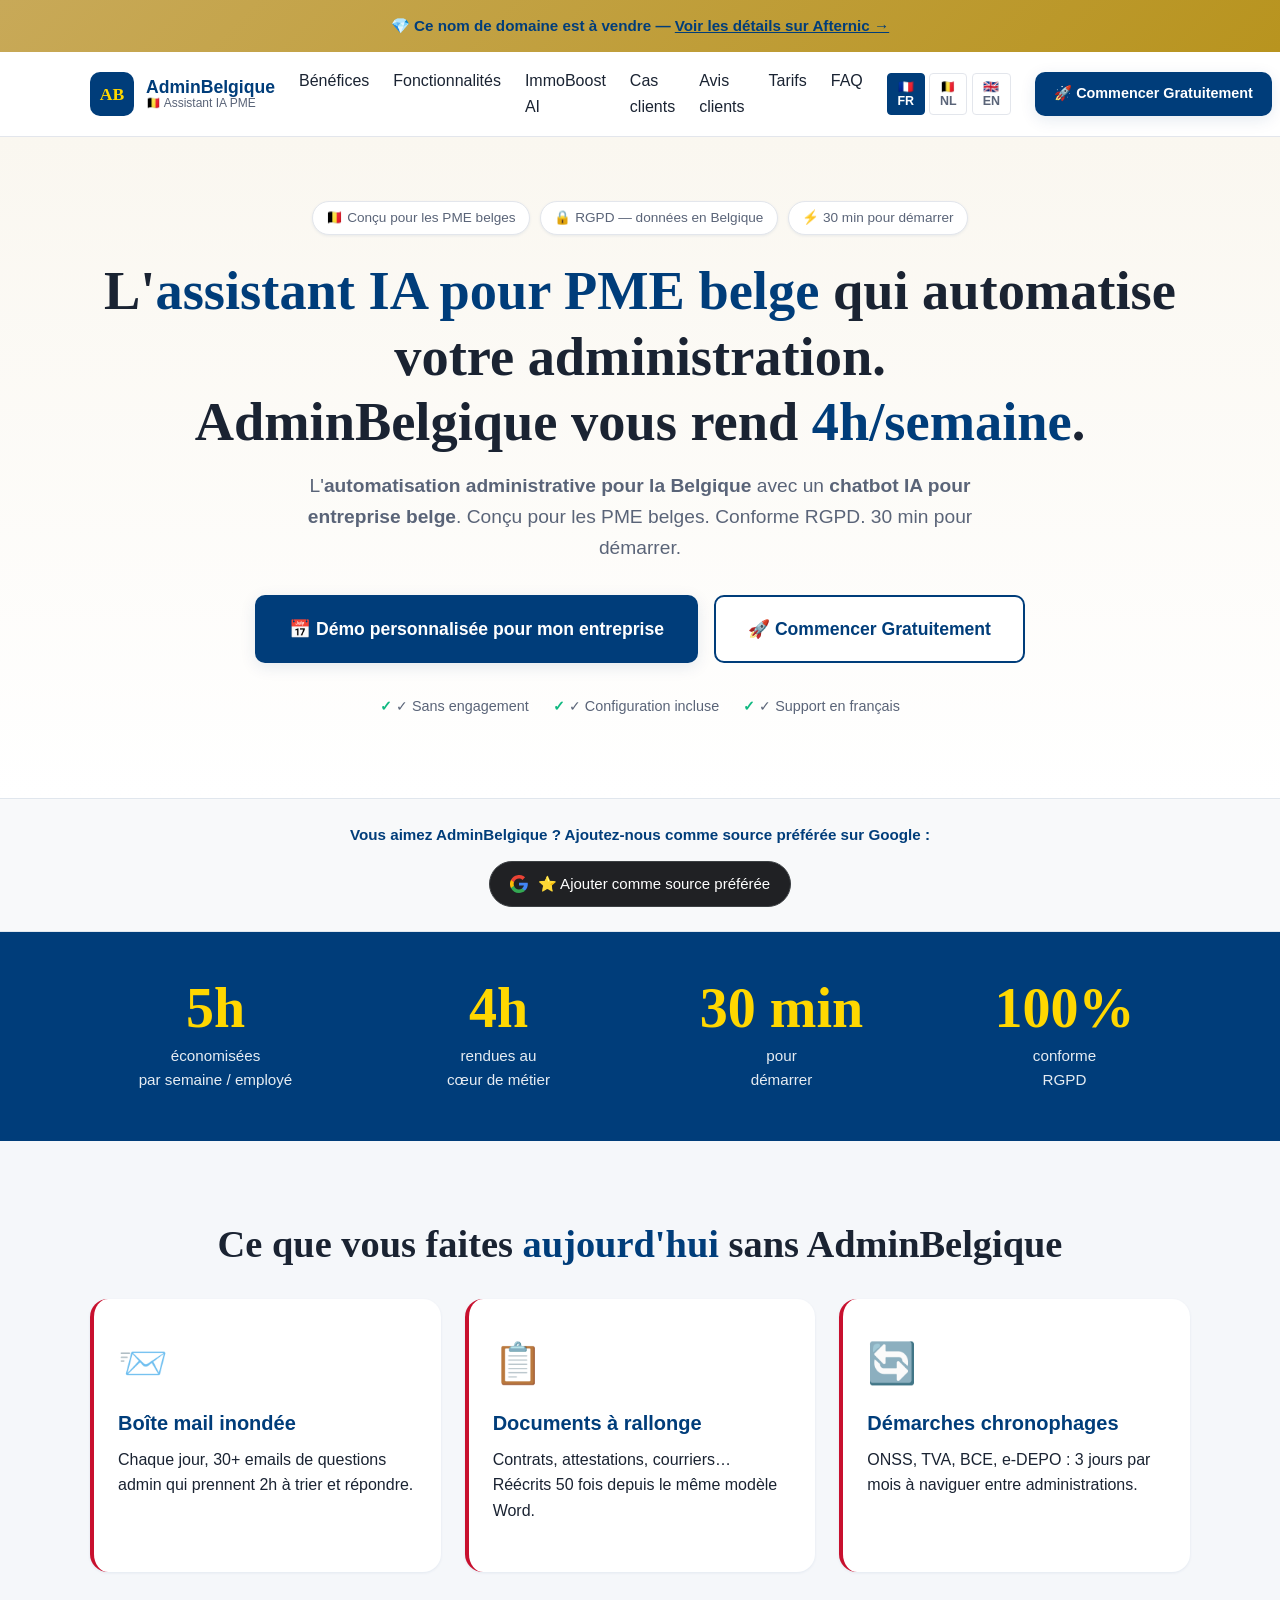
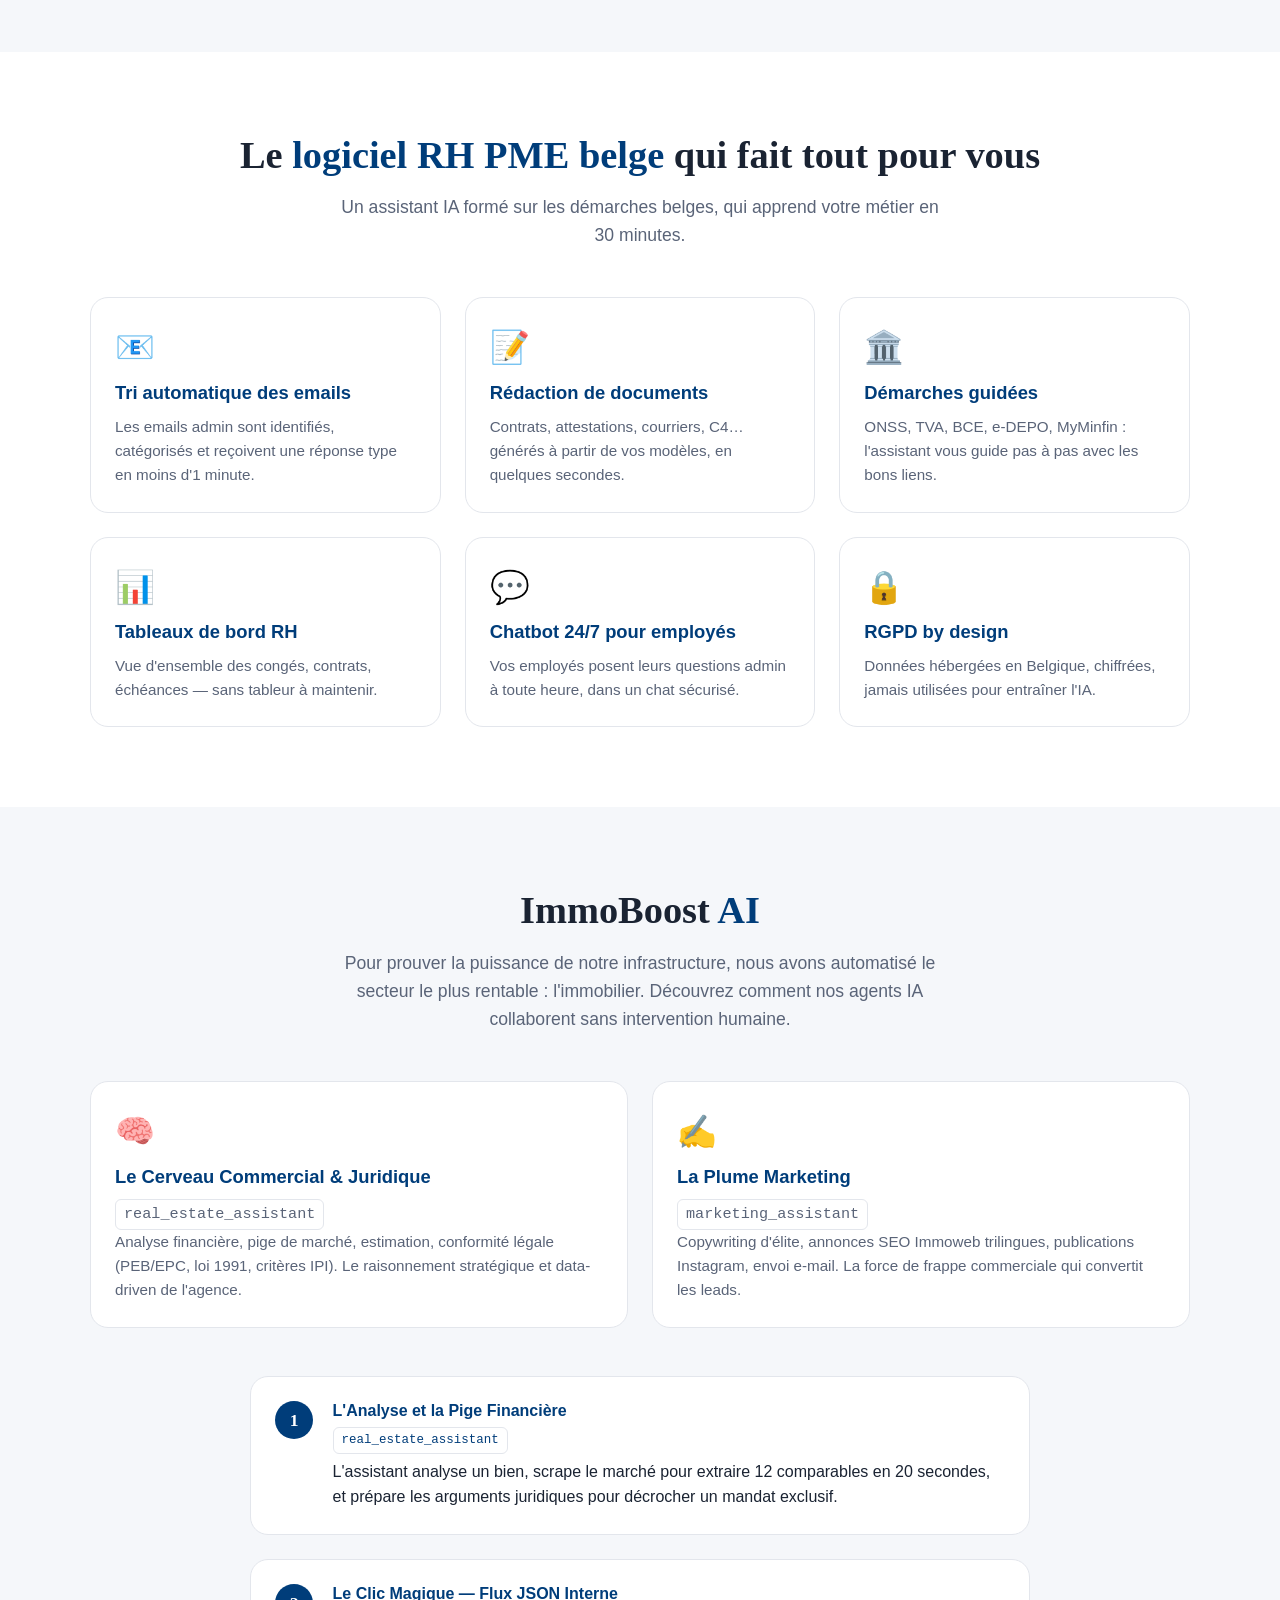
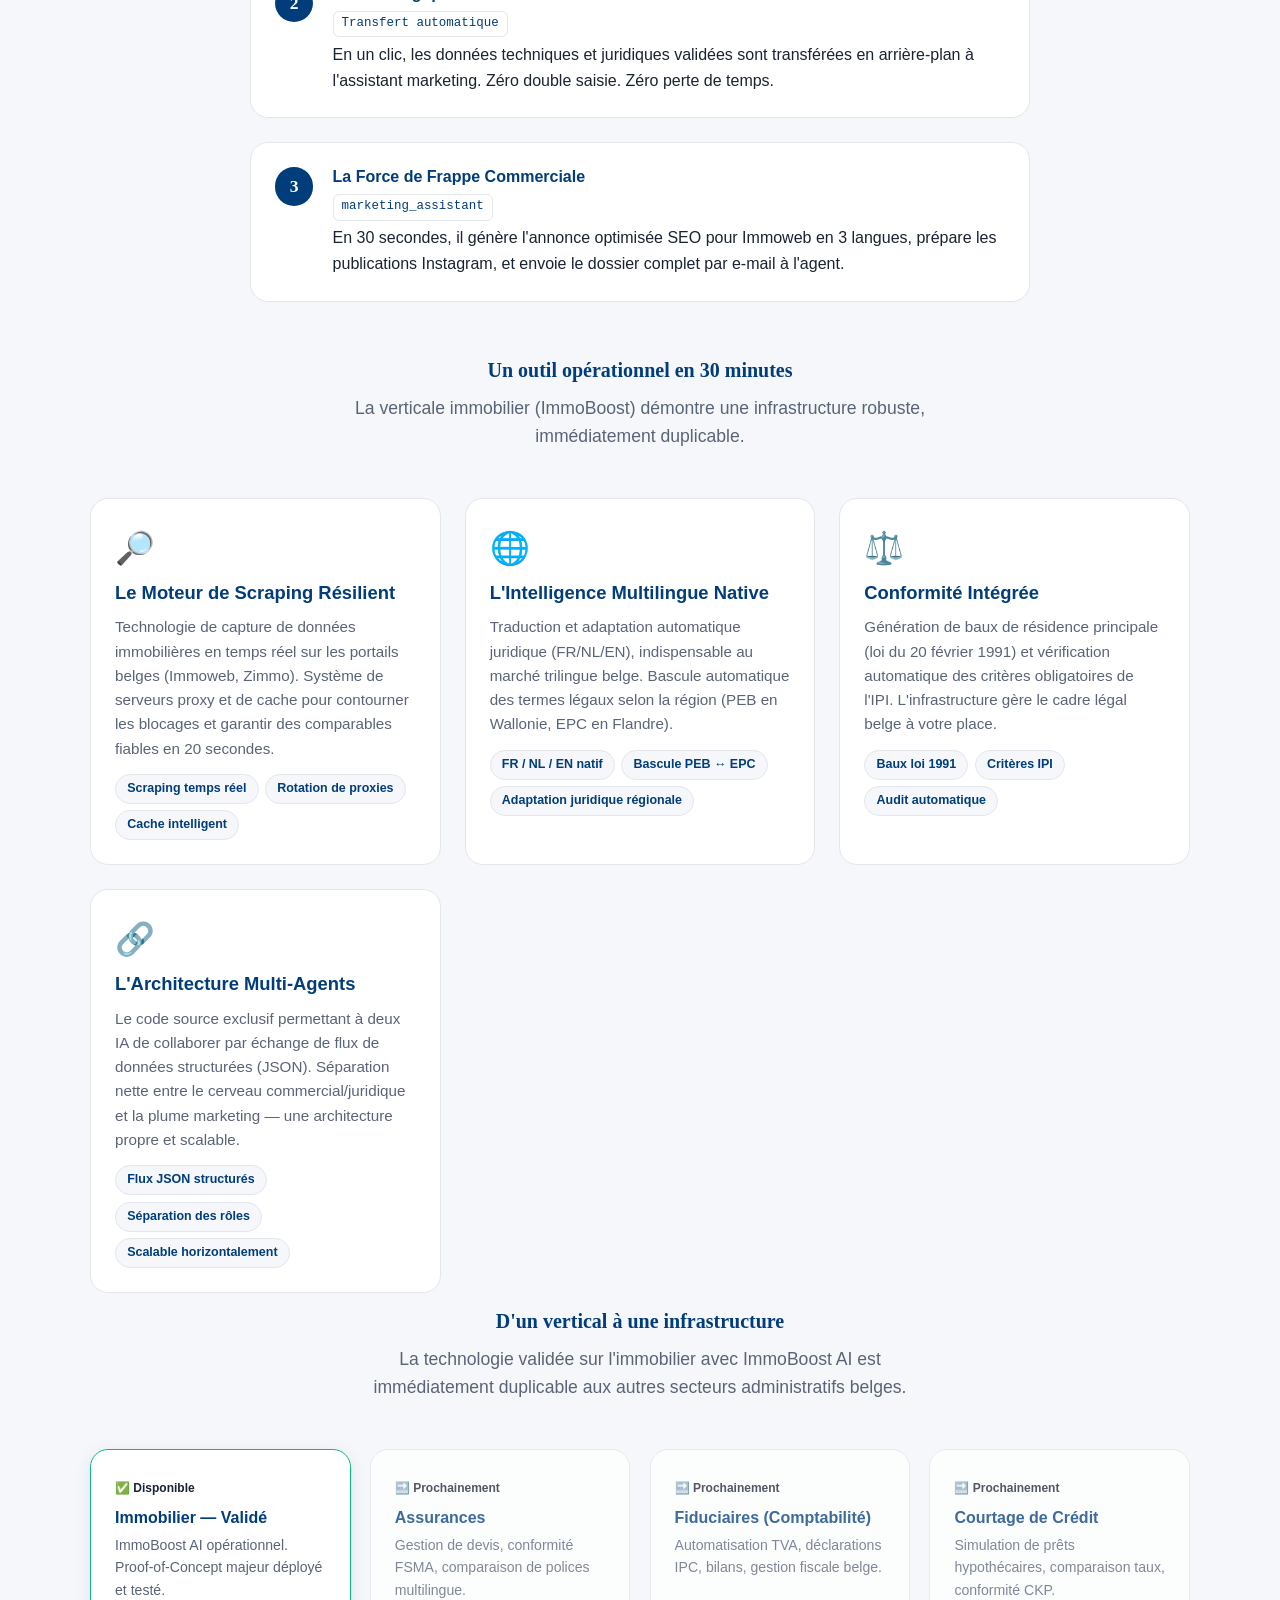
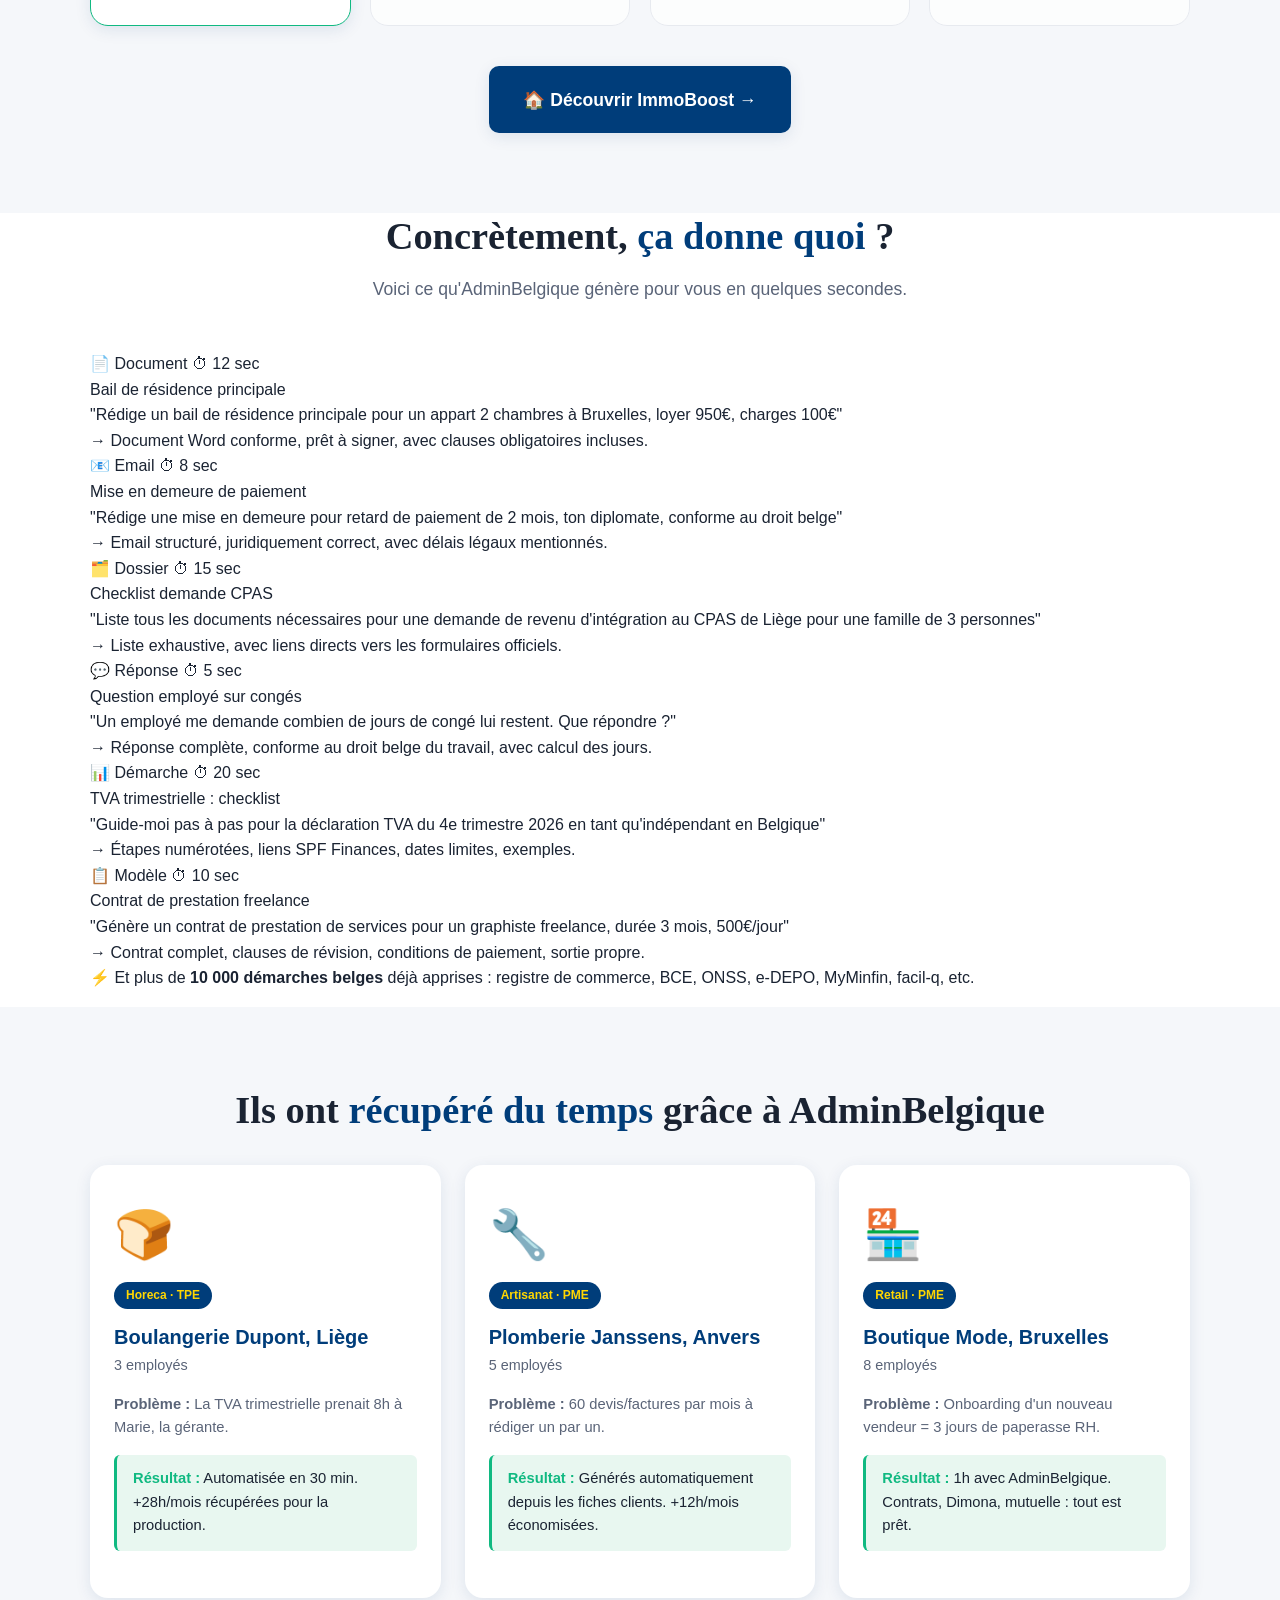
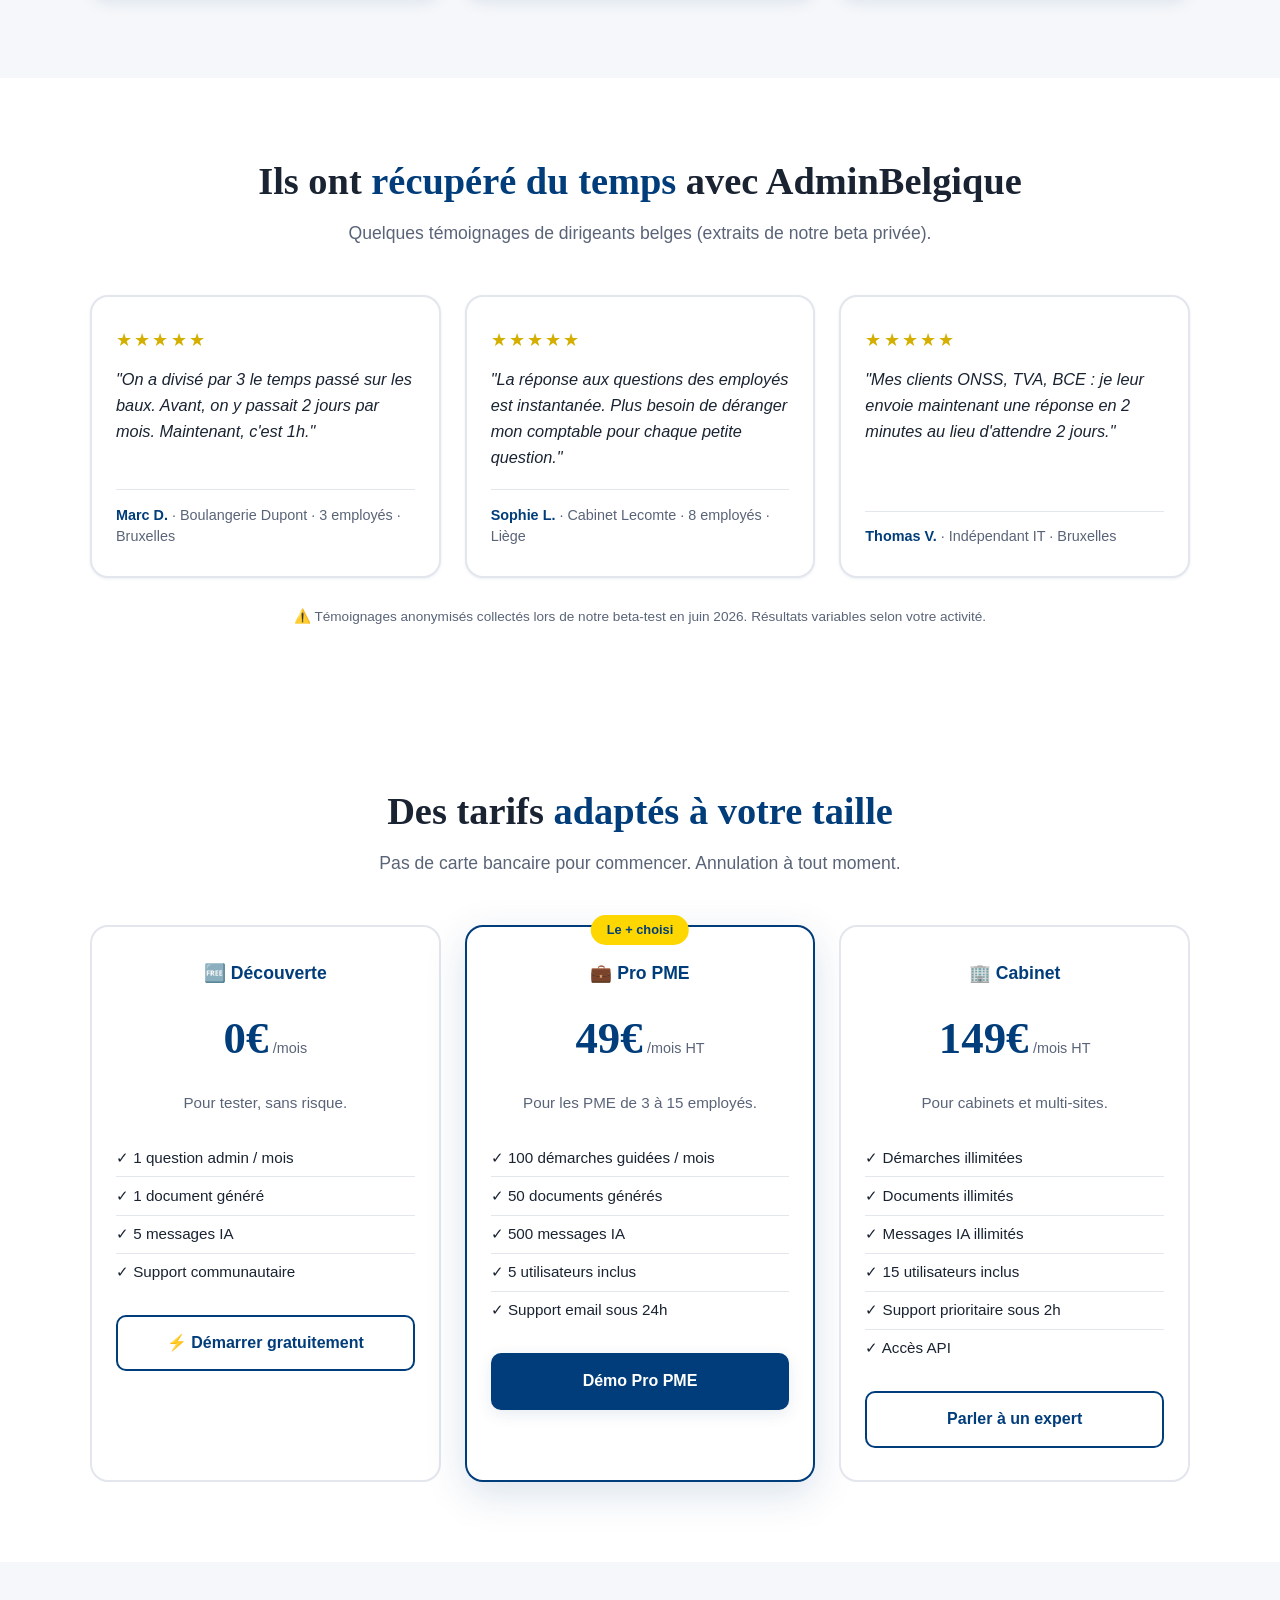
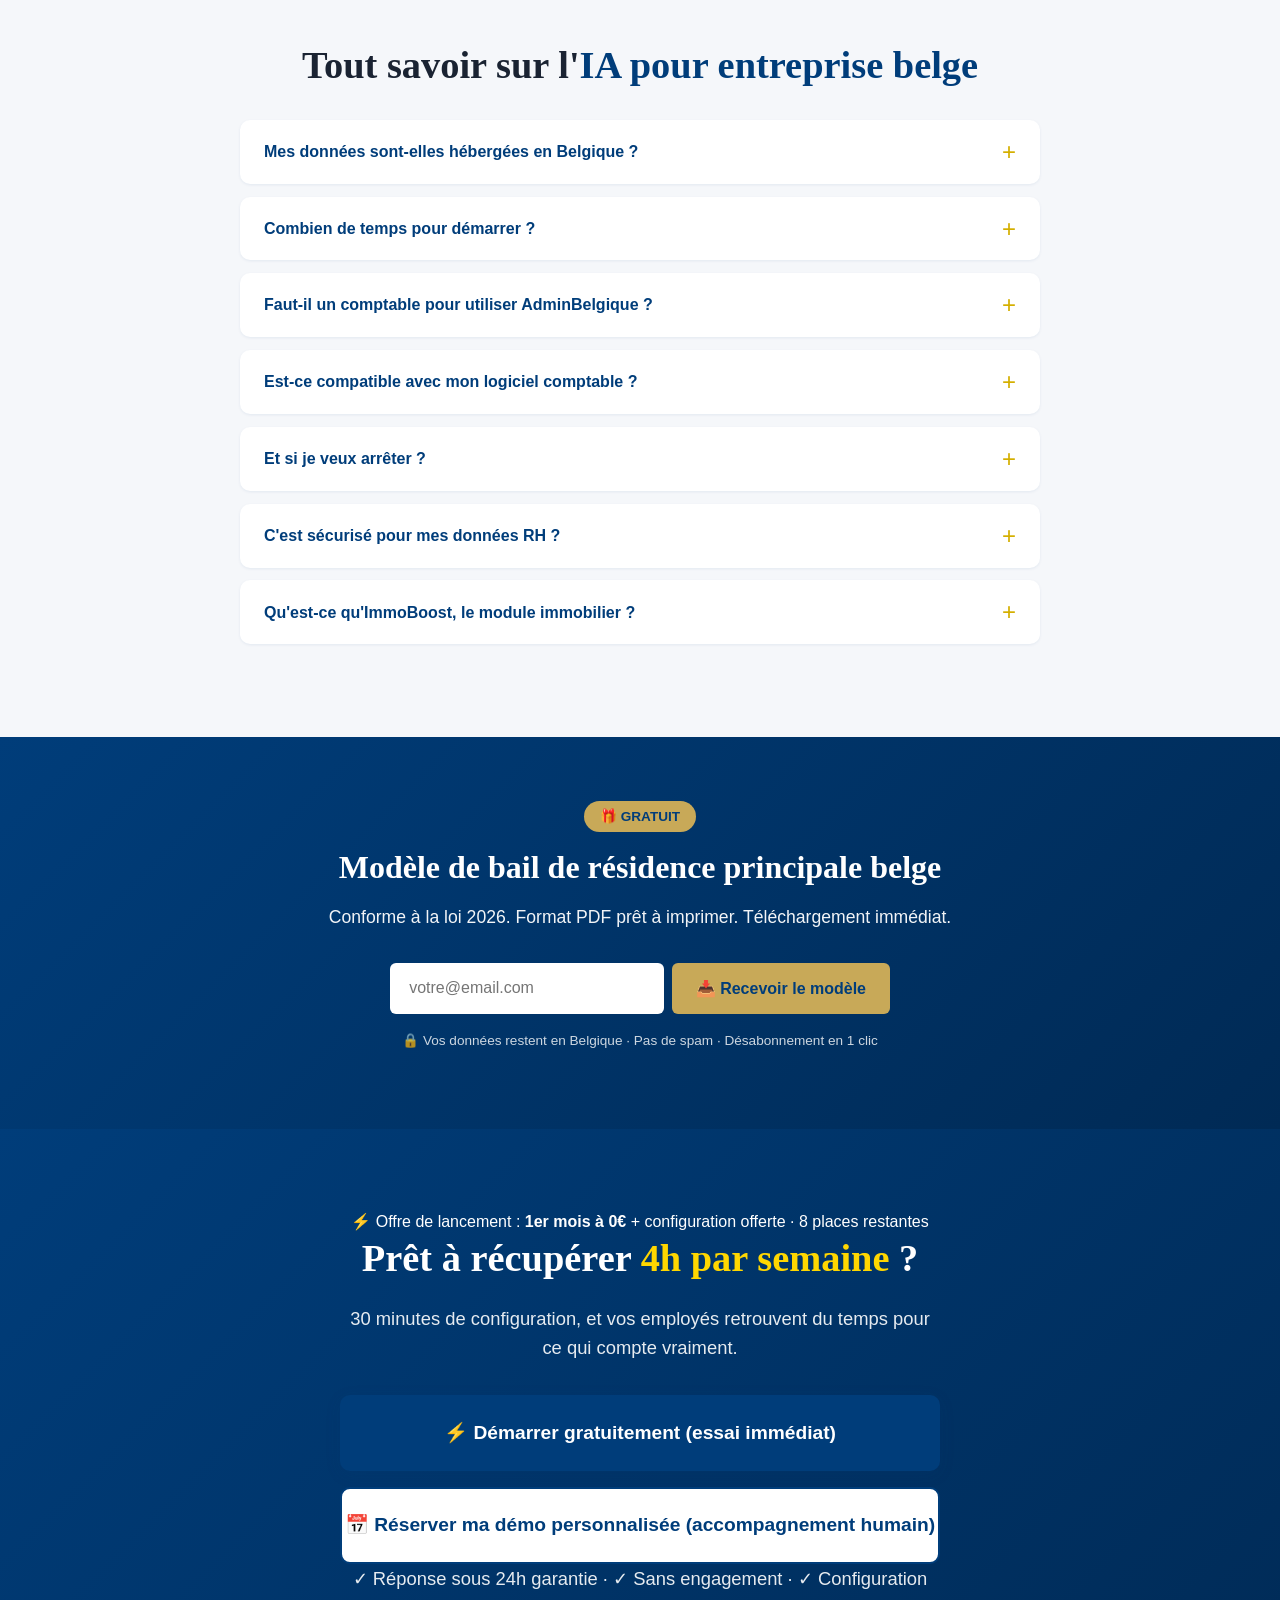
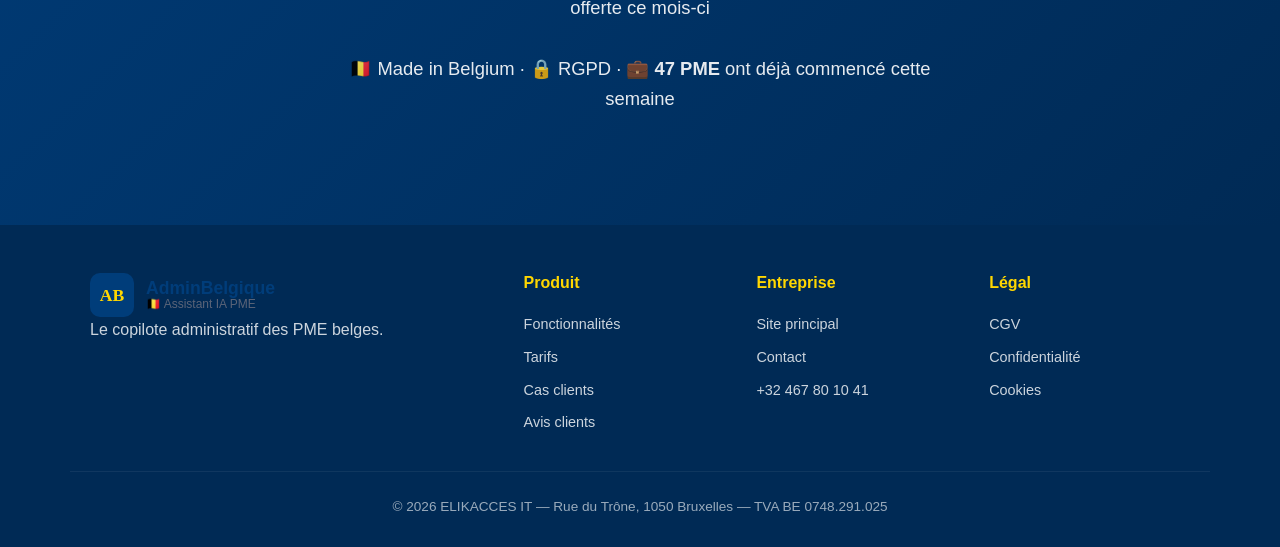
==== commit f57d6db3: "Finaliser les fonctionnalités, le design et le déploiement du site Co-authored-by: base44-builder[bo" ====
--- a/index.html
+++ b/index.html
@@ -37,6 +37,9 @@
   <link rel="icon" type="image/svg+xml" href="data:image/svg+xml,%3Csvg xmlns='http://www.w3.org/2000/svg' viewBox='0 0 100 100'%3E%3Crect width='100' height='100' rx='20' fill='%23003d7a'/%3E%3Ctext x='50' y='72' text-anchor='middle' font-family='Georgia,serif' font-weight='900' font-size='62' fill='%23ffd700'%3EAB%3C/text%3C/svg%3E">
   <link rel="stylesheet" href="style.css">
 
+  <!-- Analytics sans cookies (Plausible) — créez le site « adminbelgique.com » dans votre compte Plausible pour voir les statistiques. -->
+  <script defer data-domain="adminbelgique.com" src="https://plausible.io/js/script.js"></script>
+
   <!-- JSON-LD: Organization -->
   <script type="application/ld+json">
   {
@@ -237,14 +240,16 @@
         <span class="logo-tag">🇧🇪 Assistant IA PME</span>
       </span>
     </a>
-    <nav class="nav">
+    <nav class="nav" id="siteNav">
       <a href="#benefices">Bénéfices</a>
       <a href="#fonctionnalites" data-i18n="nav.features">Fonctionnalités</a>
       <a href="#immoboost">ImmoBoost AI</a>
       <a href="#cas-clients" data-i18n="nav.cases">Cas clients</a>
+      <a href="avis.html">Avis clients</a>
       <a href="#tarifs" data-i18n="nav.pricing">Tarifs</a>
       <a href="#faq" data-i18n="nav.faq">FAQ</a>
     </nav>
+    <button class="nav-toggle" type="button" aria-label="Ouvrir le menu" aria-expanded="false" aria-controls="siteNav">☰</button>
     <div class="lang-switcher">
       <button data-lang="fr" class="active" aria-label="Français">🇫🇷 FR</button>
       <button data-lang="nl" aria-label="Nederlands">🇧🇪 NL</button>
@@ -253,6 +258,8 @@
     <a href="https://app.adminbelgique.com" class="btn btn-primary btn-sm" target="_blank">🚀 Commencer Gratuitement</a>
   </div>
 </header>
+
+<div class="i18n-notice" id="i18nNotice" hidden></div>
 
 <!-- ===== HERO ===== -->
 <section class="hero">
@@ -821,6 +828,7 @@
 </div>
 
 <script src="i18n.js"></script>
+  <script src="nav.js"></script>
   <script src="script.js"></script>
 </body>
 </html>
--- a/style.css
+++ b/style.css
@@ -137,6 +137,28 @@
 .nav a { color: var(--color-text); font-weight: 500; }
 .nav a:hover { color: var(--color-navy); }
 .nav a.active { color: var(--color-navy); font-weight: 700; }
+.nav-toggle {
+  display: none;
+  background: none;
+  border: 2px solid var(--color-border);
+  border-radius: var(--radius-sm);
+  color: var(--color-navy);
+  font-size: 1.25rem;
+  line-height: 1;
+  padding: .4rem .6rem;
+  cursor: pointer;
+}
+.nav-toggle:hover { border-color: var(--color-navy); }
+
+/* ===== Bandeau traduction partielle ===== */
+.i18n-notice {
+  background: #fff8e1;
+  border-bottom: 1px solid #f0dfa8;
+  color: #6b5a1e;
+  font-size: .85rem;
+  text-align: center;
+  padding: .6rem 1.25rem;
+}
 
 /* ===== Hero ===== */
 .hero {
@@ -342,13 +364,49 @@
   box-shadow: var(--shadow-md);
 }
 .google-review-card svg { display: block; margin: 0 auto .8rem; }
-.google-review-card h2 { font-size: clamp(1.4rem, 3vw, 1.9rem); }
+.google-review-card h3 { font-size: 1.2rem; }
 .google-review-card p { color: var(--color-text-muted); max-width: 520px; margin: 0 auto 1.5rem; }
 .google-review-stars {
   color: var(--color-gold-dark);
   letter-spacing: .2em;
   font-size: 1.2rem;
   margin-bottom: 1rem;
+}
+.review-steps {
+  display: grid;
+  grid-template-columns: repeat(auto-fit, minmax(170px, 1fr));
+  gap: 1rem;
+  list-style: none;
+  padding: 0;
+  margin: 0 0 1.75rem;
+  text-align: left;
+}
+.review-steps li {
+  background: var(--color-bg-soft);
+  border-radius: var(--radius-md);
+  padding: 1rem .9rem;
+  font-size: .9rem;
+  color: var(--color-text-muted);
+}
+.review-step-num {
+  display: inline-flex;
+  align-items: center;
+  justify-content: center;
+  width: 26px;
+  height: 26px;
+  border-radius: 50%;
+  background: var(--color-navy);
+  color: var(--color-gold);
+  font-weight: 700;
+  font-size: .85rem;
+  margin-bottom: .5rem;
+}
+.review-steps strong { display: block; color: var(--color-navy); margin-bottom: .2rem; }
+.review-note {
+  font-size: .82rem;
+  color: var(--color-text-muted);
+  margin: 1rem auto 0;
+  max-width: 520px;
 }
 
 @media (max-width: 768px) {
@@ -558,7 +616,23 @@
 
 /* ===== Responsive ===== */
 @media (max-width: 768px) {
-  .nav { display: none; }
+  .nav-toggle { display: inline-flex; align-items: center; justify-content: center; }
+  .nav {
+    position: absolute;
+    top: 100%;
+    left: 0;
+    right: 0;
+    display: none;
+    flex-direction: column;
+    gap: 0;
+    background: var(--color-white);
+    border-bottom: 1px solid var(--color-border);
+    box-shadow: var(--shadow-md);
+    padding: .25rem 1.25rem .75rem;
+  }
+  .nav.open { display: flex; }
+  .nav a { padding: .75rem 0; border-bottom: 1px solid var(--color-border); }
+  .nav a:last-child { border-bottom: none; }
   .hero { padding: 2.5rem 0 3rem; }
   .hero-cta { flex-direction: column; align-items: stretch; }
   .hero-cta .btn { width: 100%; }
@@ -703,6 +777,24 @@
 .immoboost-roadmap-card h4 { color: var(--color-navy); font-size: 1rem; margin-bottom: .4rem; }
 .immoboost-roadmap-card p { font-size: .88rem; color: var(--color-text-muted); margin: 0; }
 
+/* ===== Pages légales ===== */
+.legal { padding: 3rem 0 5rem; }
+.legal .container { max-width: 820px; }
+.legal h2 { color: var(--color-navy); font-size: 1.25rem; margin-top: 2.5rem; }
+.legal p, .legal li { font-size: 1rem; }
+.legal ul { padding-left: 1.25rem; }
+.legal li { margin-bottom: .6rem; }
+.legal table { width: 100%; border-collapse: collapse; margin-top: 1rem; }
+.legal th, .legal td {
+  text-align: left;
+  padding: .7rem .8rem;
+  border-bottom: 1px solid var(--color-border);
+  font-size: .95rem;
+  vertical-align: top;
+}
+.legal th { color: var(--color-navy); }
+.legal-date { color: var(--color-text-muted); font-style: italic; }
+
 @media (max-width: 900px) {
   .immoboost-roadmap { grid-template-columns: repeat(2, 1fr); }
 }
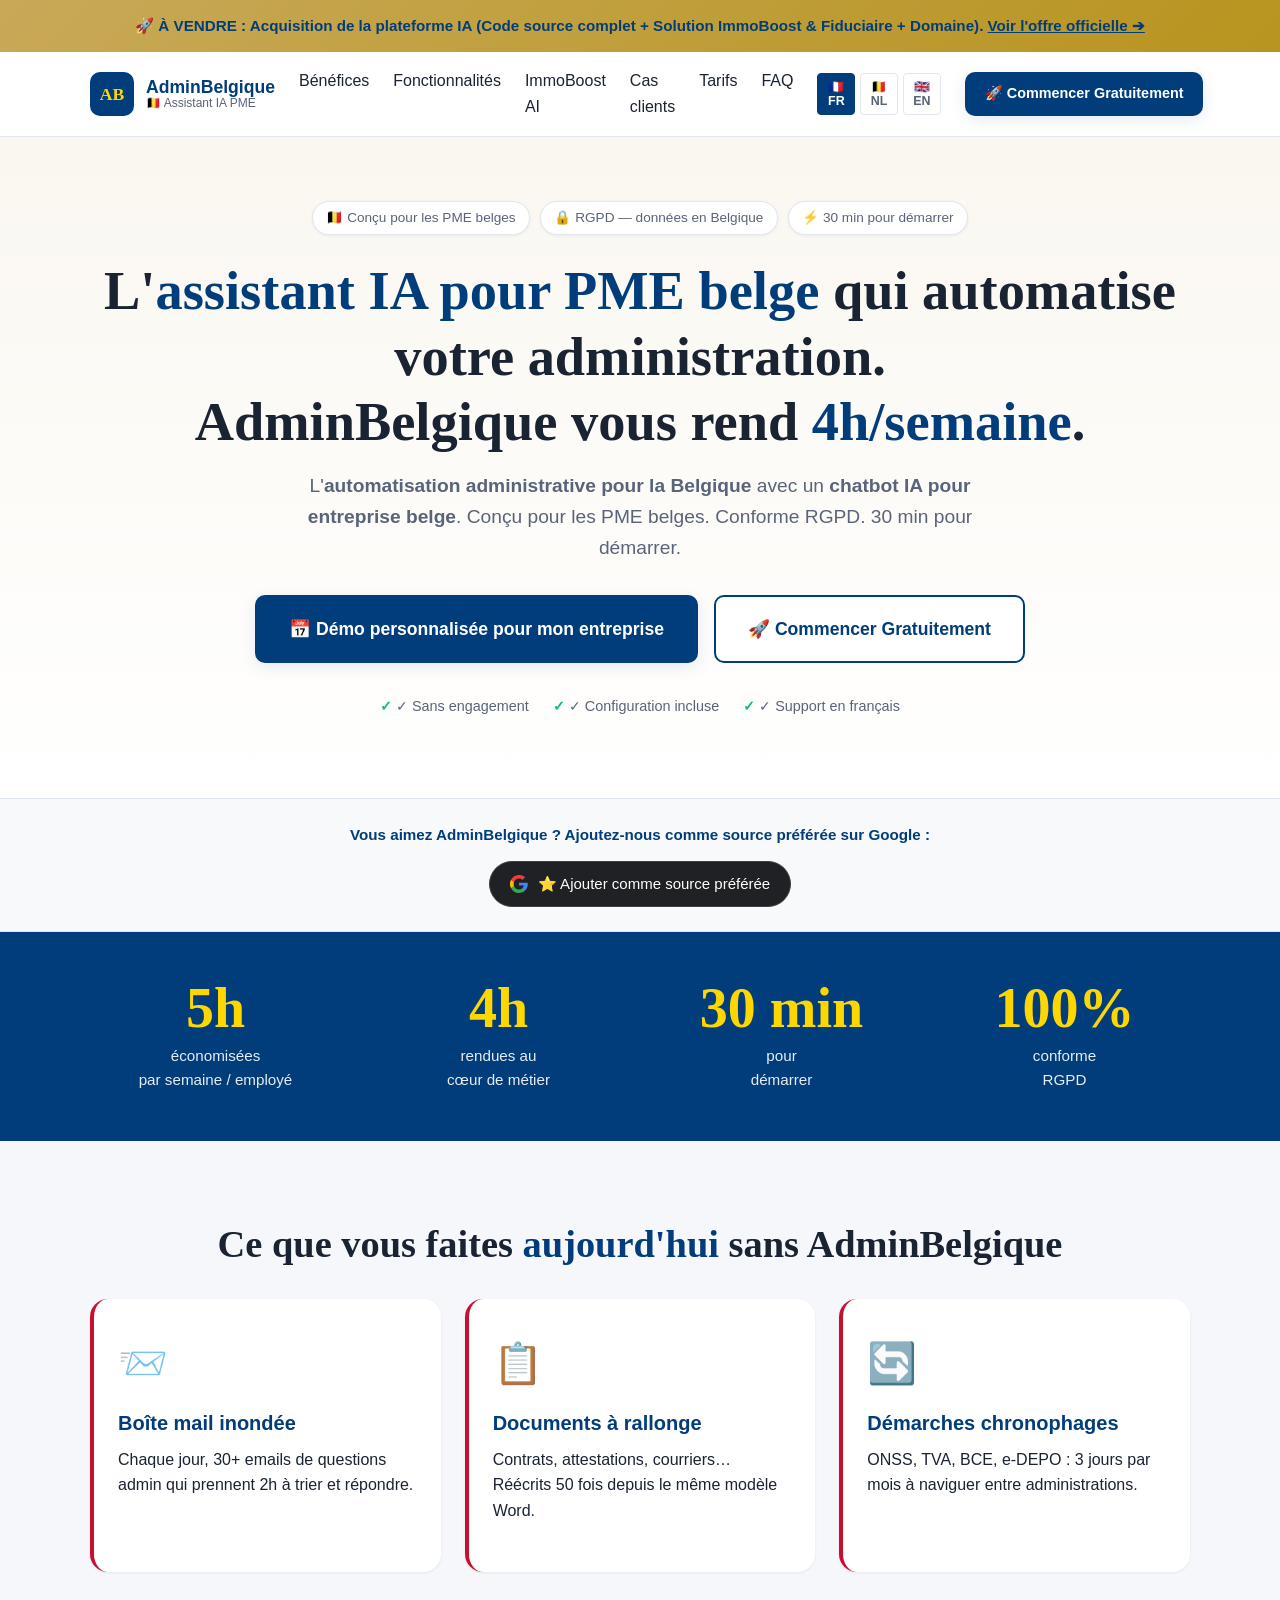
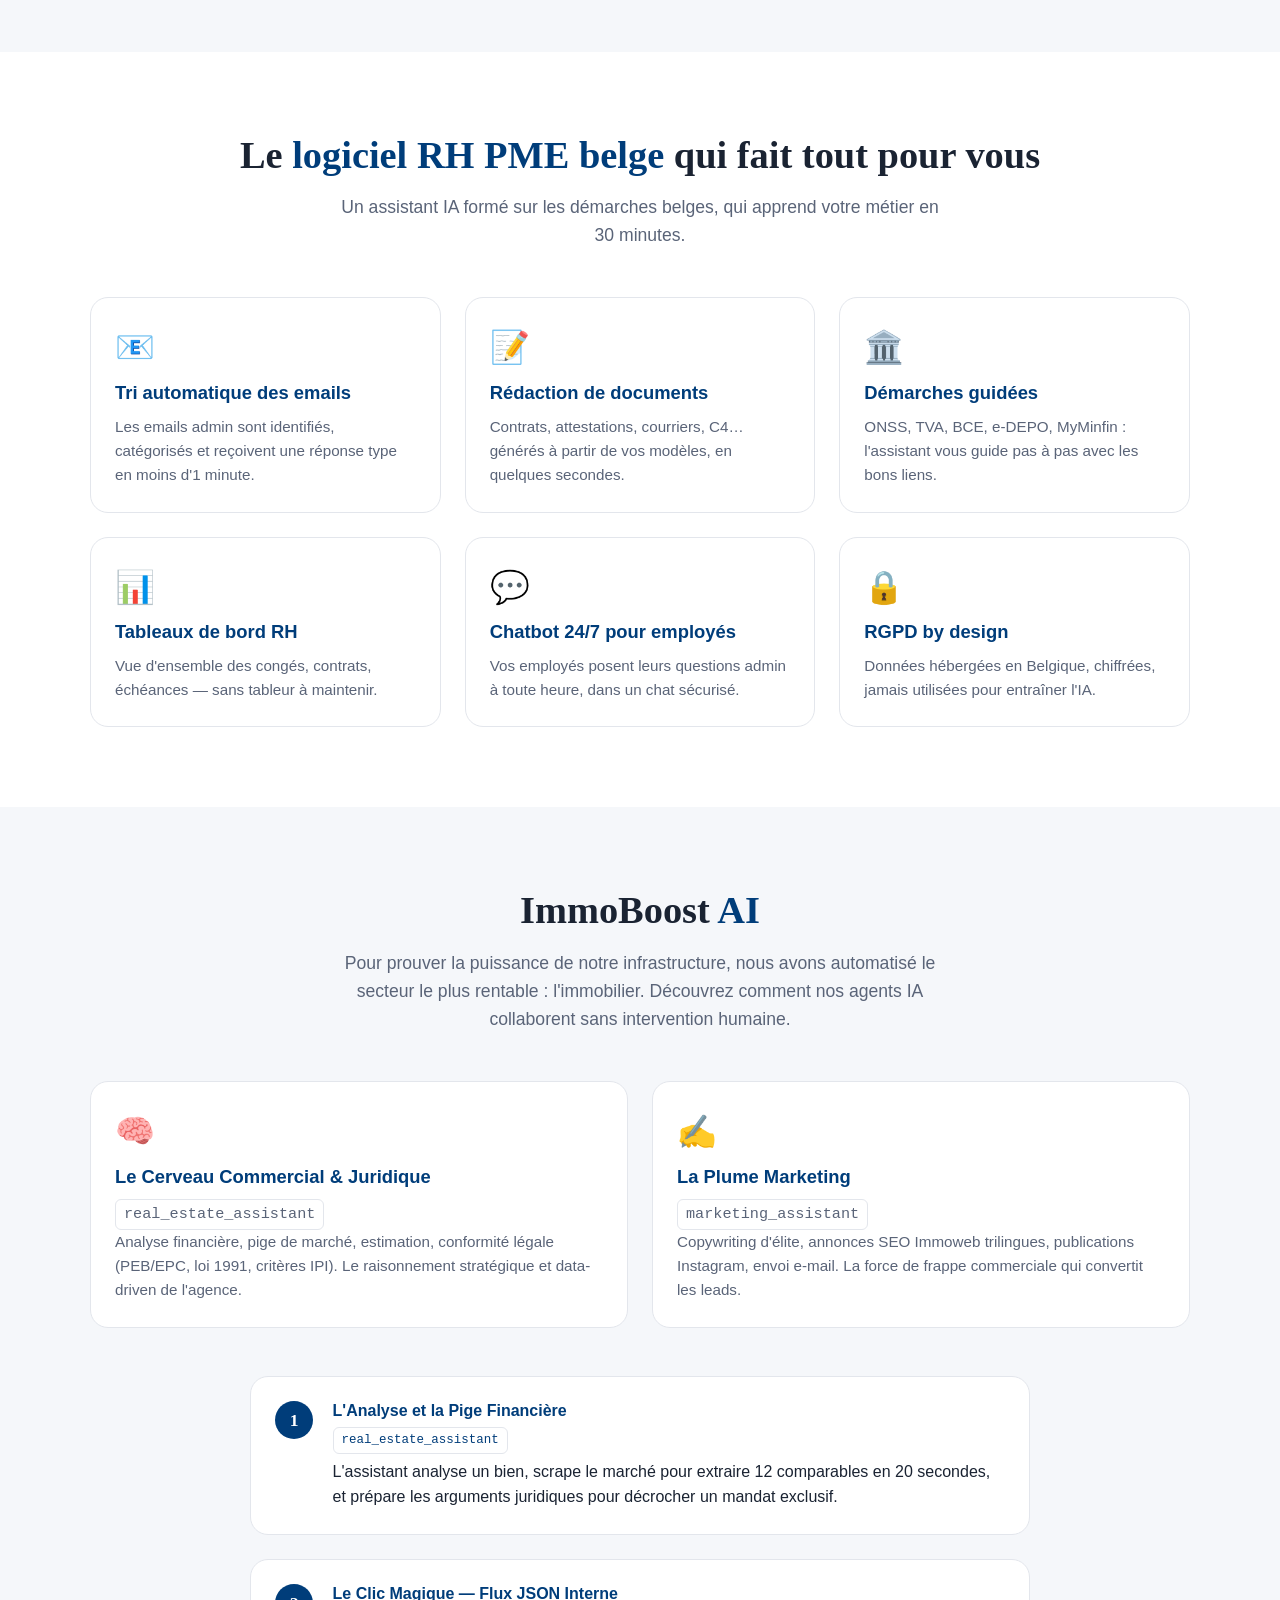
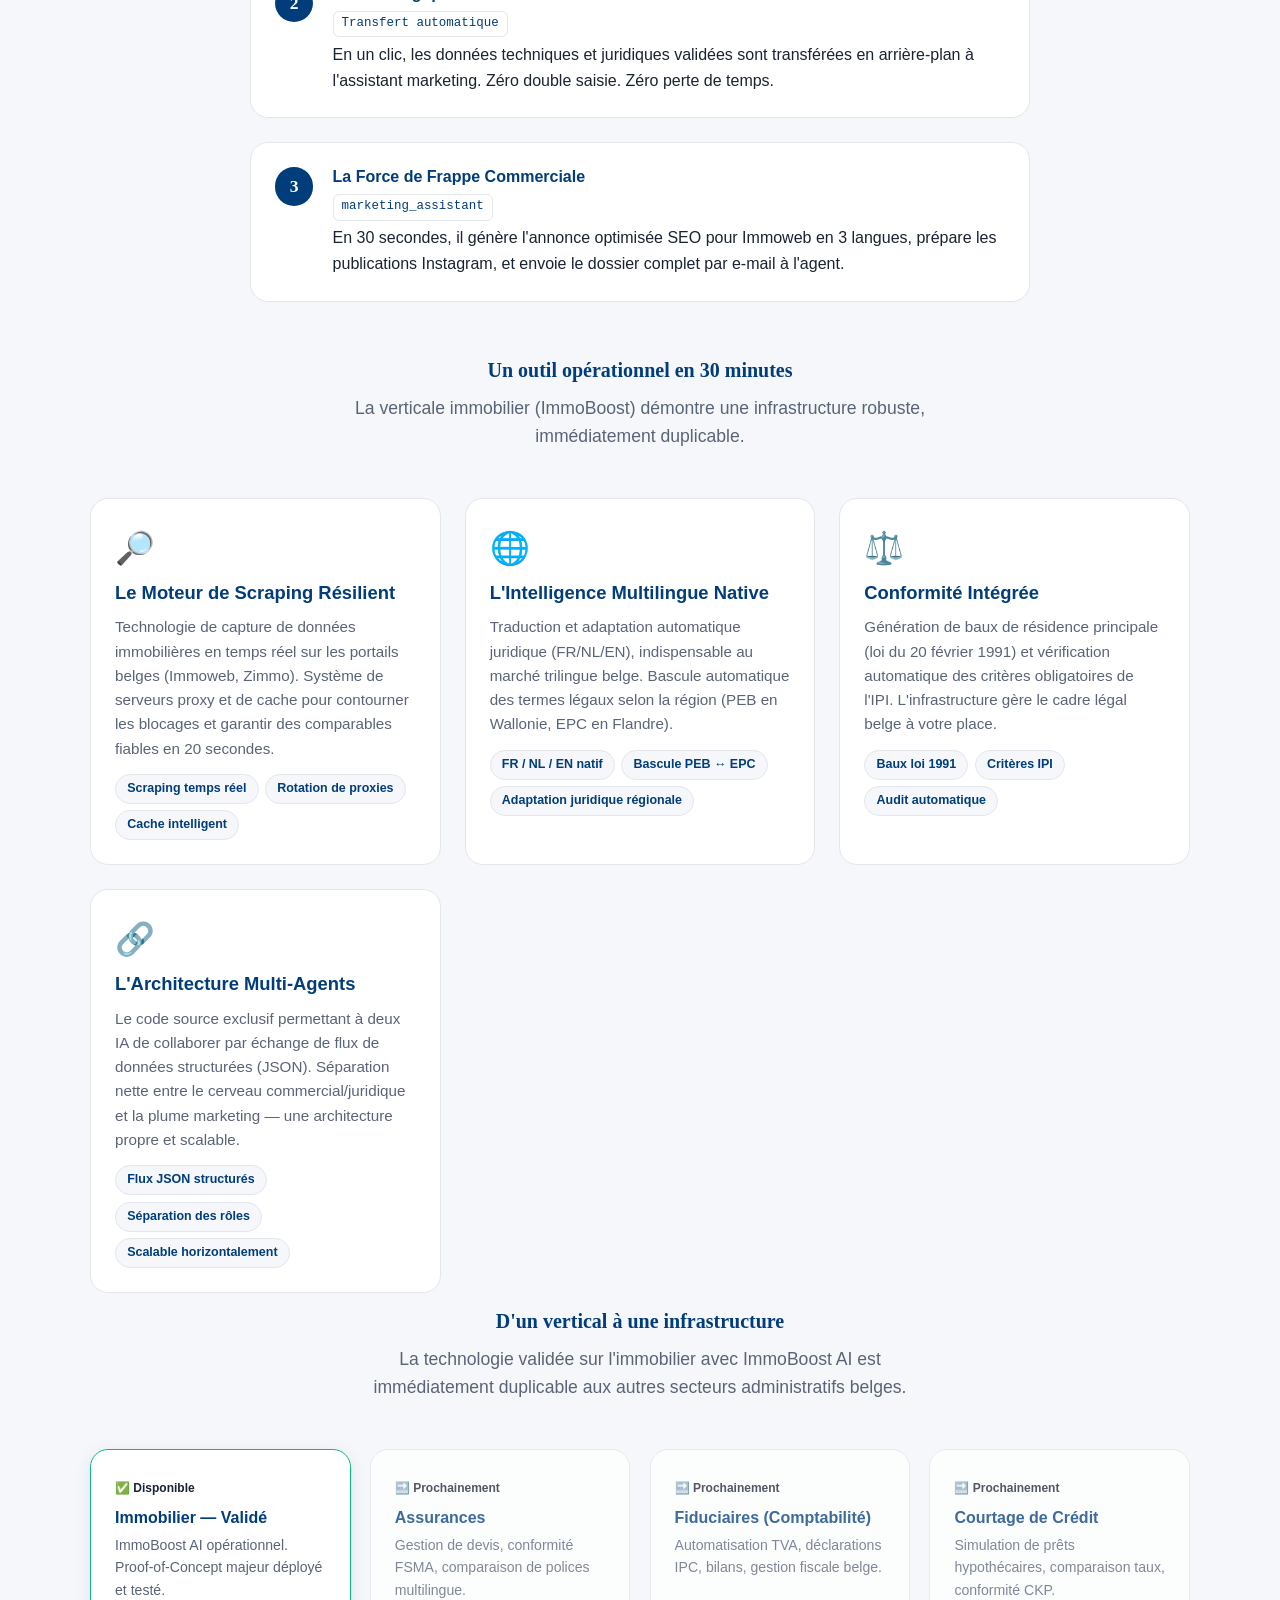
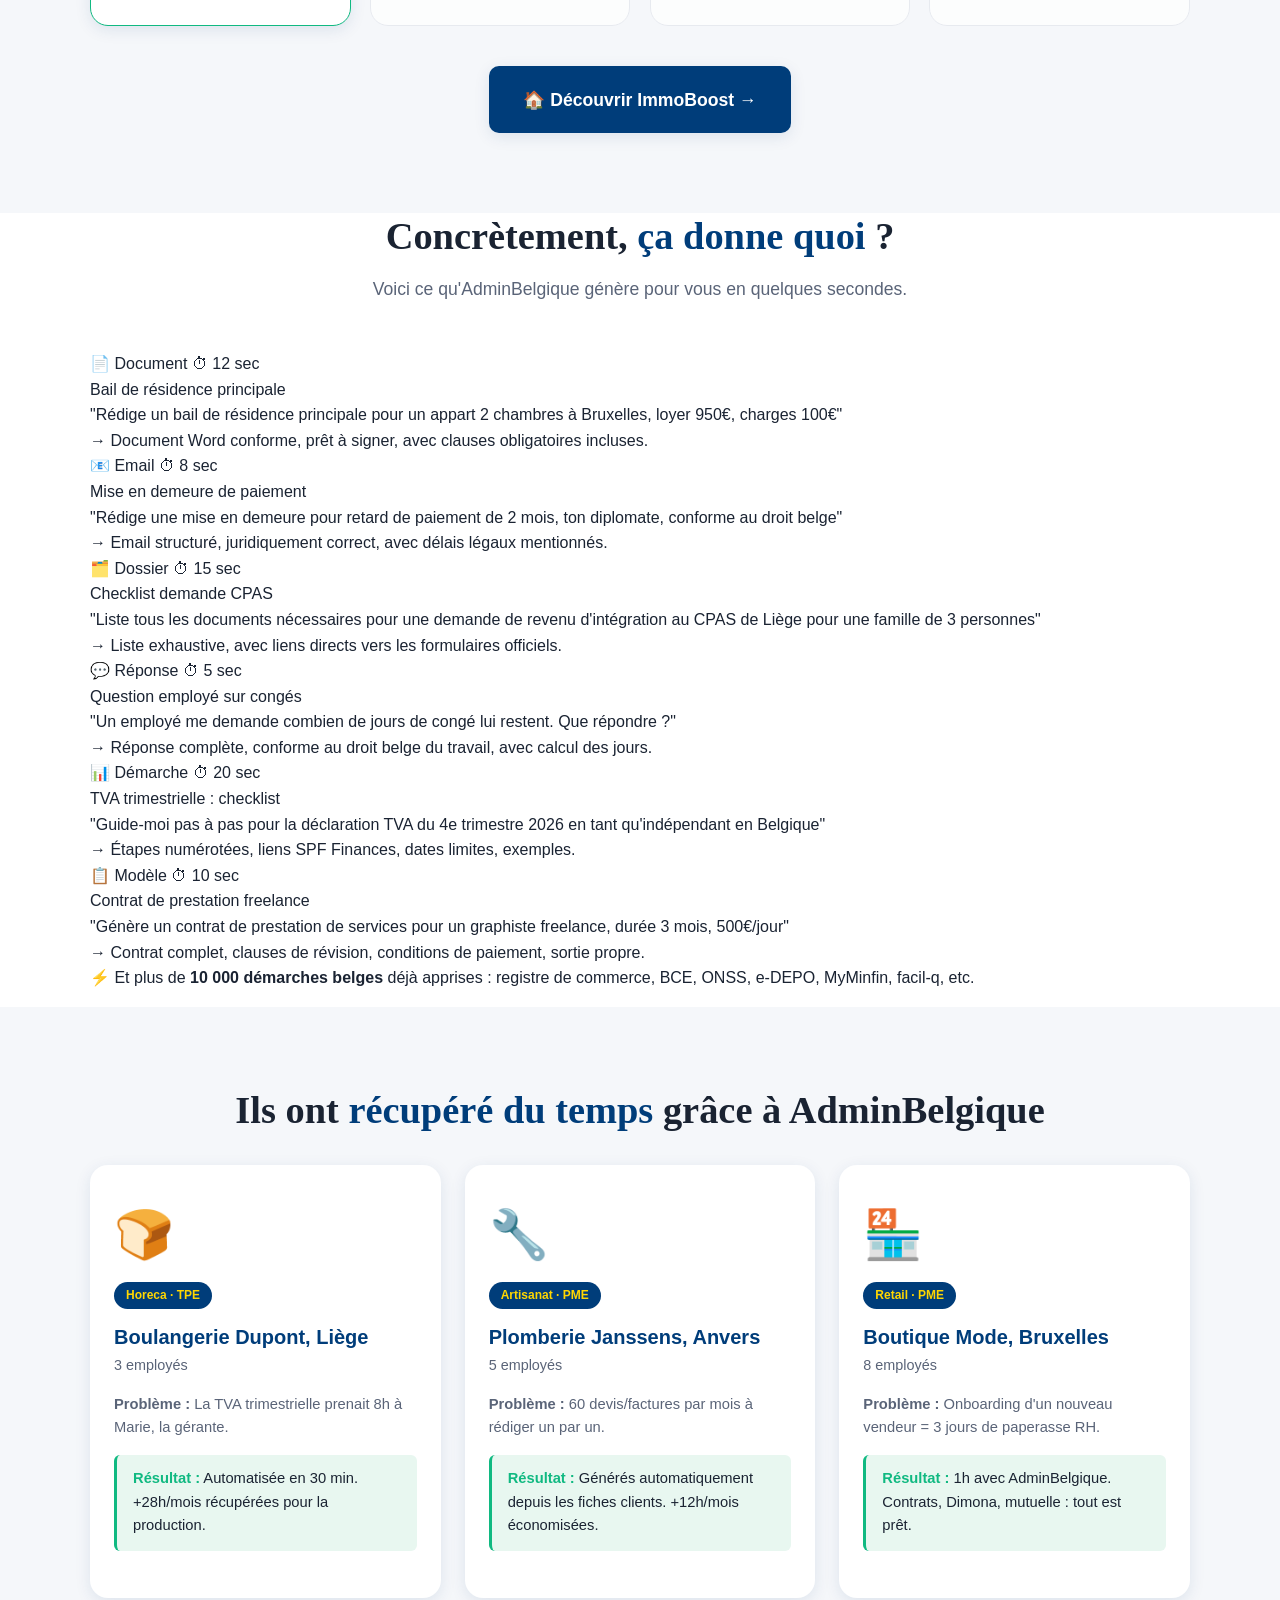
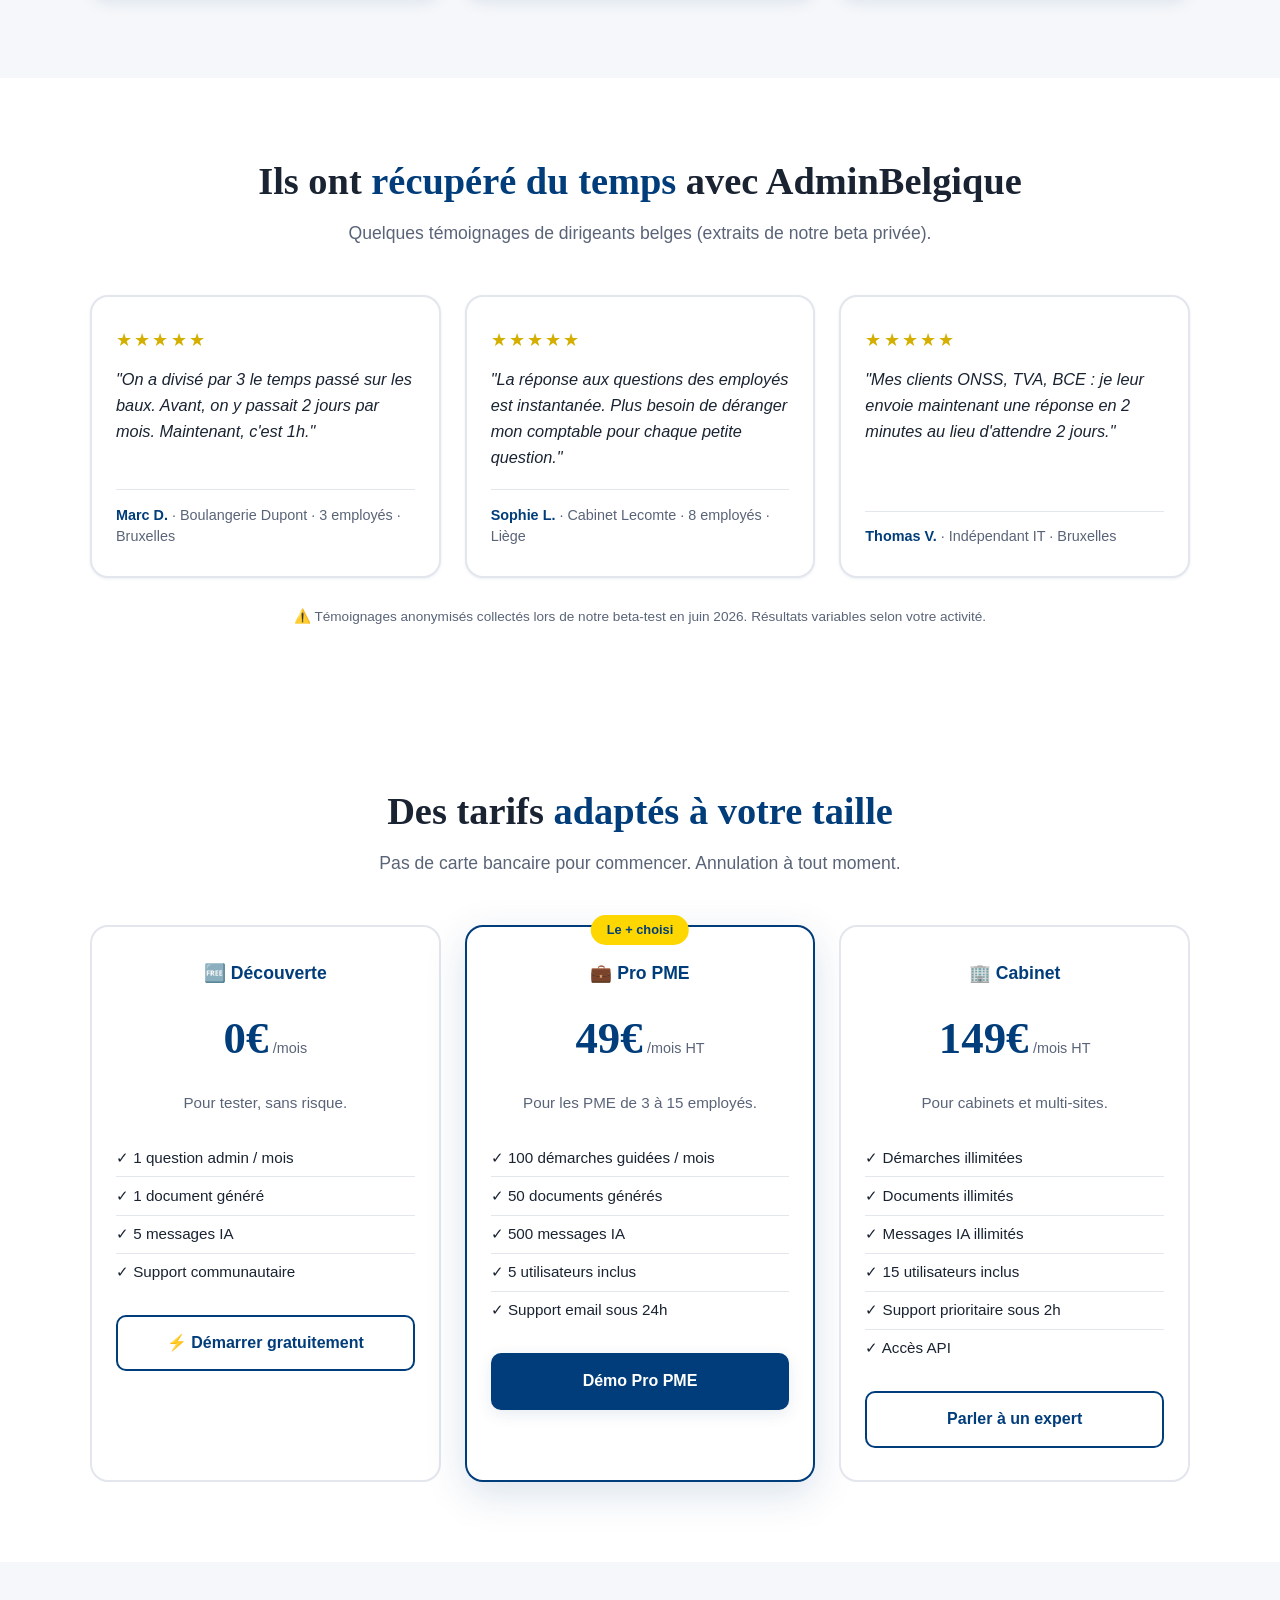
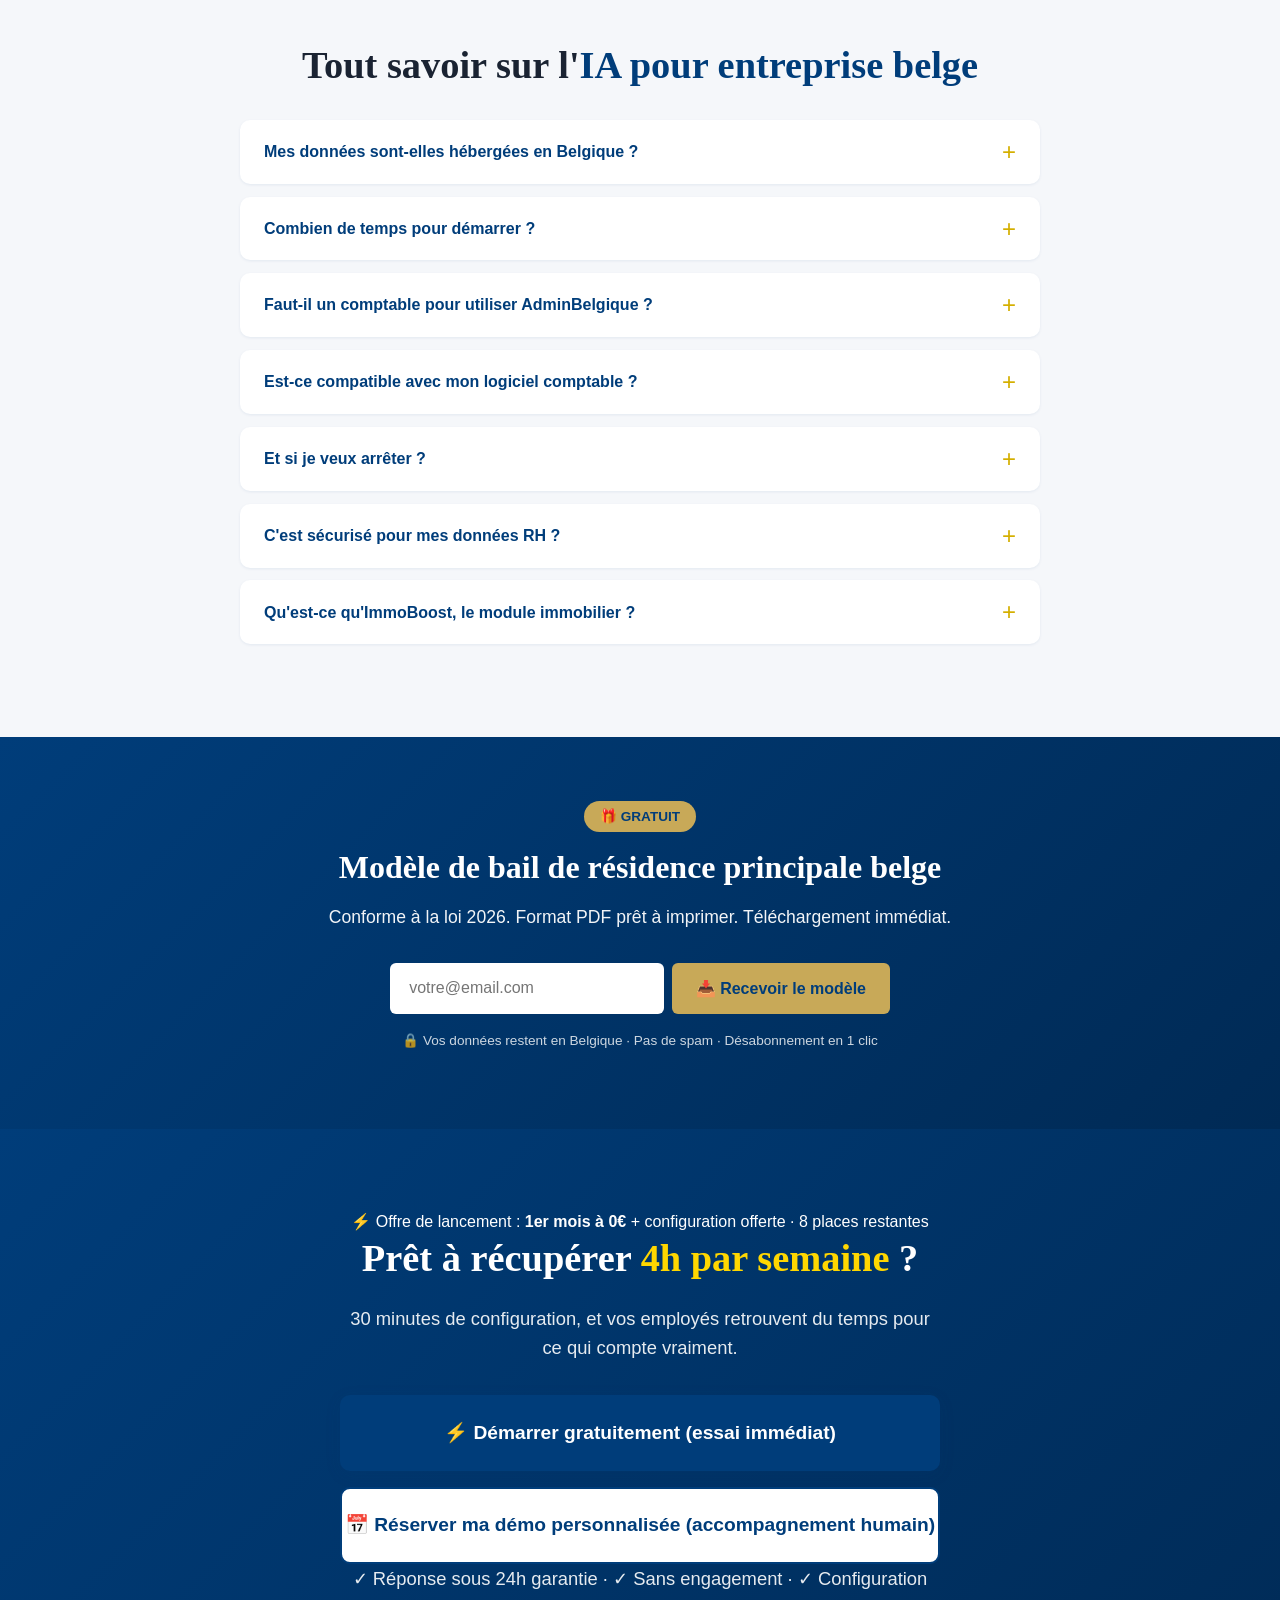
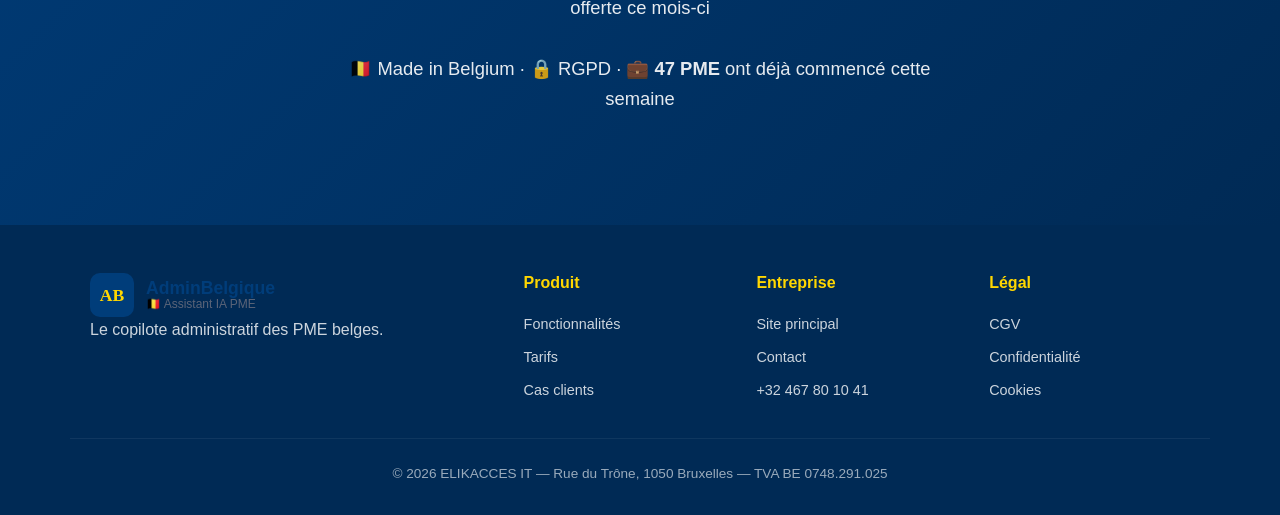
==== commit d70d47b2: "Mise à jour du bandeau et création de la page d'"'"'acquisition Co-authored-by: base44-builder[bot] " ====
--- a/index.html
+++ b/index.html
@@ -37,9 +37,6 @@
   <link rel="icon" type="image/svg+xml" href="data:image/svg+xml,%3Csvg xmlns='http://www.w3.org/2000/svg' viewBox='0 0 100 100'%3E%3Crect width='100' height='100' rx='20' fill='%23003d7a'/%3E%3Ctext x='50' y='72' text-anchor='middle' font-family='Georgia,serif' font-weight='900' font-size='62' fill='%23ffd700'%3EAB%3C/text%3C/svg%3E">
   <link rel="stylesheet" href="style.css">
 
-  <!-- Analytics sans cookies (Plausible) — créez le site « adminbelgique.com » dans votre compte Plausible pour voir les statistiques. -->
-  <script defer data-domain="adminbelgique.com" src="https://plausible.io/js/script.js"></script>
-
   <!-- JSON-LD: Organization -->
   <script type="application/ld+json">
   {
@@ -227,7 +224,7 @@
 
 <!-- ===== BANDEAU "À VENDRE" ===== -->
 <div style="background: linear-gradient(135deg, #c8a958, #b8941f); color: #003d7a; padding: 14px 20px; text-align: center; font-weight: 700; font-size: 0.95rem; box-shadow: 0 2px 8px rgba(0,0,0,0.1); position: relative; z-index: 100;">
-  💎 Ce nom de domaine est à vendre — <a href="https://www.afternic.com/domain/adminbelgique.com" target="_blank" rel="noopener" style="color: #003d7a; text-decoration: underline; font-weight: 800;">Voir les détails sur Afternic →</a>
+  🚀 À VENDRE : Acquisition de la plateforme IA (Code source complet + Solution ImmoBoost &amp; Fiduciaire + Domaine). <a href="/acquisition" style="color: #003d7a; text-decoration: underline; font-weight: 800;">Voir l'offre officielle ➔</a>
 </div>
 
 <!-- ===== HEADER ===== -->
@@ -240,16 +237,14 @@
         <span class="logo-tag">🇧🇪 Assistant IA PME</span>
       </span>
     </a>
-    <nav class="nav" id="siteNav">
+    <nav class="nav">
       <a href="#benefices">Bénéfices</a>
       <a href="#fonctionnalites" data-i18n="nav.features">Fonctionnalités</a>
       <a href="#immoboost">ImmoBoost AI</a>
       <a href="#cas-clients" data-i18n="nav.cases">Cas clients</a>
-      <a href="avis.html">Avis clients</a>
       <a href="#tarifs" data-i18n="nav.pricing">Tarifs</a>
       <a href="#faq" data-i18n="nav.faq">FAQ</a>
     </nav>
-    <button class="nav-toggle" type="button" aria-label="Ouvrir le menu" aria-expanded="false" aria-controls="siteNav">☰</button>
     <div class="lang-switcher">
       <button data-lang="fr" class="active" aria-label="Français">🇫🇷 FR</button>
       <button data-lang="nl" aria-label="Nederlands">🇧🇪 NL</button>
@@ -258,8 +253,6 @@
     <a href="https://app.adminbelgique.com" class="btn btn-primary btn-sm" target="_blank">🚀 Commencer Gratuitement</a>
   </div>
 </header>
-
-<div class="i18n-notice" id="i18nNotice" hidden></div>
 
 <!-- ===== HERO ===== -->
 <section class="hero">
@@ -740,7 +733,7 @@
     <p style="font-size: 1.1rem; margin-bottom: 2rem; opacity: .95;">Conforme à la loi 2026. Format PDF prêt à imprimer. Téléchargement immédiat.</p>
     <div class="leadmagnet-form-wrap" id="leadmagnetForm">
       <form id="leadmagnetFormEl" style="display: flex; gap: .5rem; max-width: 500px; margin: 0 auto; flex-wrap: wrap; justify-content: center;">
-        <input type="email" id="leadmagnetEmail" name="email" placeholder="votre@email.com" required style="flex: 1; min-width: 250px; padding: 1rem 1.2rem; border: none; border-radius: 6px; font-size: 1rem; font-family: inherit;">
+        <input type="email" id="leadmagnetEmail" placeholder="votre@email.com" required style="flex: 1; min-width: 250px; padding: 1rem 1.2rem; border: none; border-radius: 6px; font-size: 1rem; font-family: inherit;">
         <button type="submit" style="background: #c8a958; color: #003d7a; border: none; padding: 1rem 1.5rem; border-radius: 6px; font-weight: 700; cursor: pointer; font-size: 1rem; font-family: inherit;">📥 Recevoir le modèle</button>
       </form>
       <p style="font-size: .85rem; margin-top: 1rem; opacity: .8;">🔒 Vos données restent en Belgique · Pas de spam · Désabonnement en 1 clic</p>
@@ -764,7 +757,7 @@
     <p>30 minutes de configuration, et vos employés retrouvent du temps pour ce qui compte vraiment.</p>
     <div class="cta-buttons">
       <a href="https://app.adminbelgique.com/" class="btn btn-primary btn-xl">⚡ Démarrer gratuitement (essai immédiat)</a>
-      <a href="https://wa.me/32467801041?text=Bonjour%2C%20je%20souhaite%20une%20d%C3%A9mo%20personnalis%C3%A9e%20AdminBelgique%20pour%20mon%20entreprise" class="btn btn-secondary btn-xl" target="_blank" rel="noopener">📅 Réserver ma démo personnalisée (accompagnement humain)</a>
+      <a href="http://www.adminbelgique.com/" class="btn btn-secondary btn-xl">📅 Réserver ma démo personnalisée (accompagnement humain)</a>
     </div>
     <p class="cta-final-sub" data-i18n="cta.sub">✓ Réponse sous 24h garantie · ✓ Sans engagement · ✓ Configuration offerte ce mois-ci</p>
     <p class="cta-final-trust">🇧🇪 Made in Belgium · 🔒 RGPD · 💼 <strong>47 PME</strong> ont déjà commencé cette semaine</p>
@@ -789,11 +782,10 @@
       <a href="#fonctionnalites">Fonctionnalités</a>
       <a href="#tarifs">Tarifs</a>
       <a href="#cas-clients">Cas clients</a>
-      <a href="avis.html">Avis clients</a>
     </div>
     <div class="footer-col">
       <h4>Entreprise</h4>
-      <a href="https://adminbelgique.com/">Site principal</a>
+      <a href="http://www.adminbelgique.com/">Site principal</a>
       <a href="mailto:elikaccesit@gmail.com">Contact</a>
       <a href="tel:+32467801041">+32 467 80 10 41</a>
     </div>
@@ -823,12 +815,11 @@
       <li><strong>Documents générés</strong> — Un nouveau contrat ? Généré en 30 sec depuis vos modèles.</li>
     </ol>
     <p class="modal-cta-text">Convaincu ? Réservez une démo personnalisée :</p>
-    <a href="https://wa.me/32467801041?text=Bonjour%2C%20je%20souhaite%20une%20d%C3%A9mo%20personnalis%C3%A9e%20AdminBelgique%20pour%20mon%20entreprise" class="btn btn-primary btn-block" target="_blank" rel="noopener">📅 Réserver ma démo</a>
+    <a href="http://www.adminbelgique.com/" class="btn btn-primary btn-block">📅 Réserver ma démo</a>
   </div>
 </div>
 
 <script src="i18n.js"></script>
-  <script src="nav.js"></script>
   <script src="script.js"></script>
 </body>
 </html>
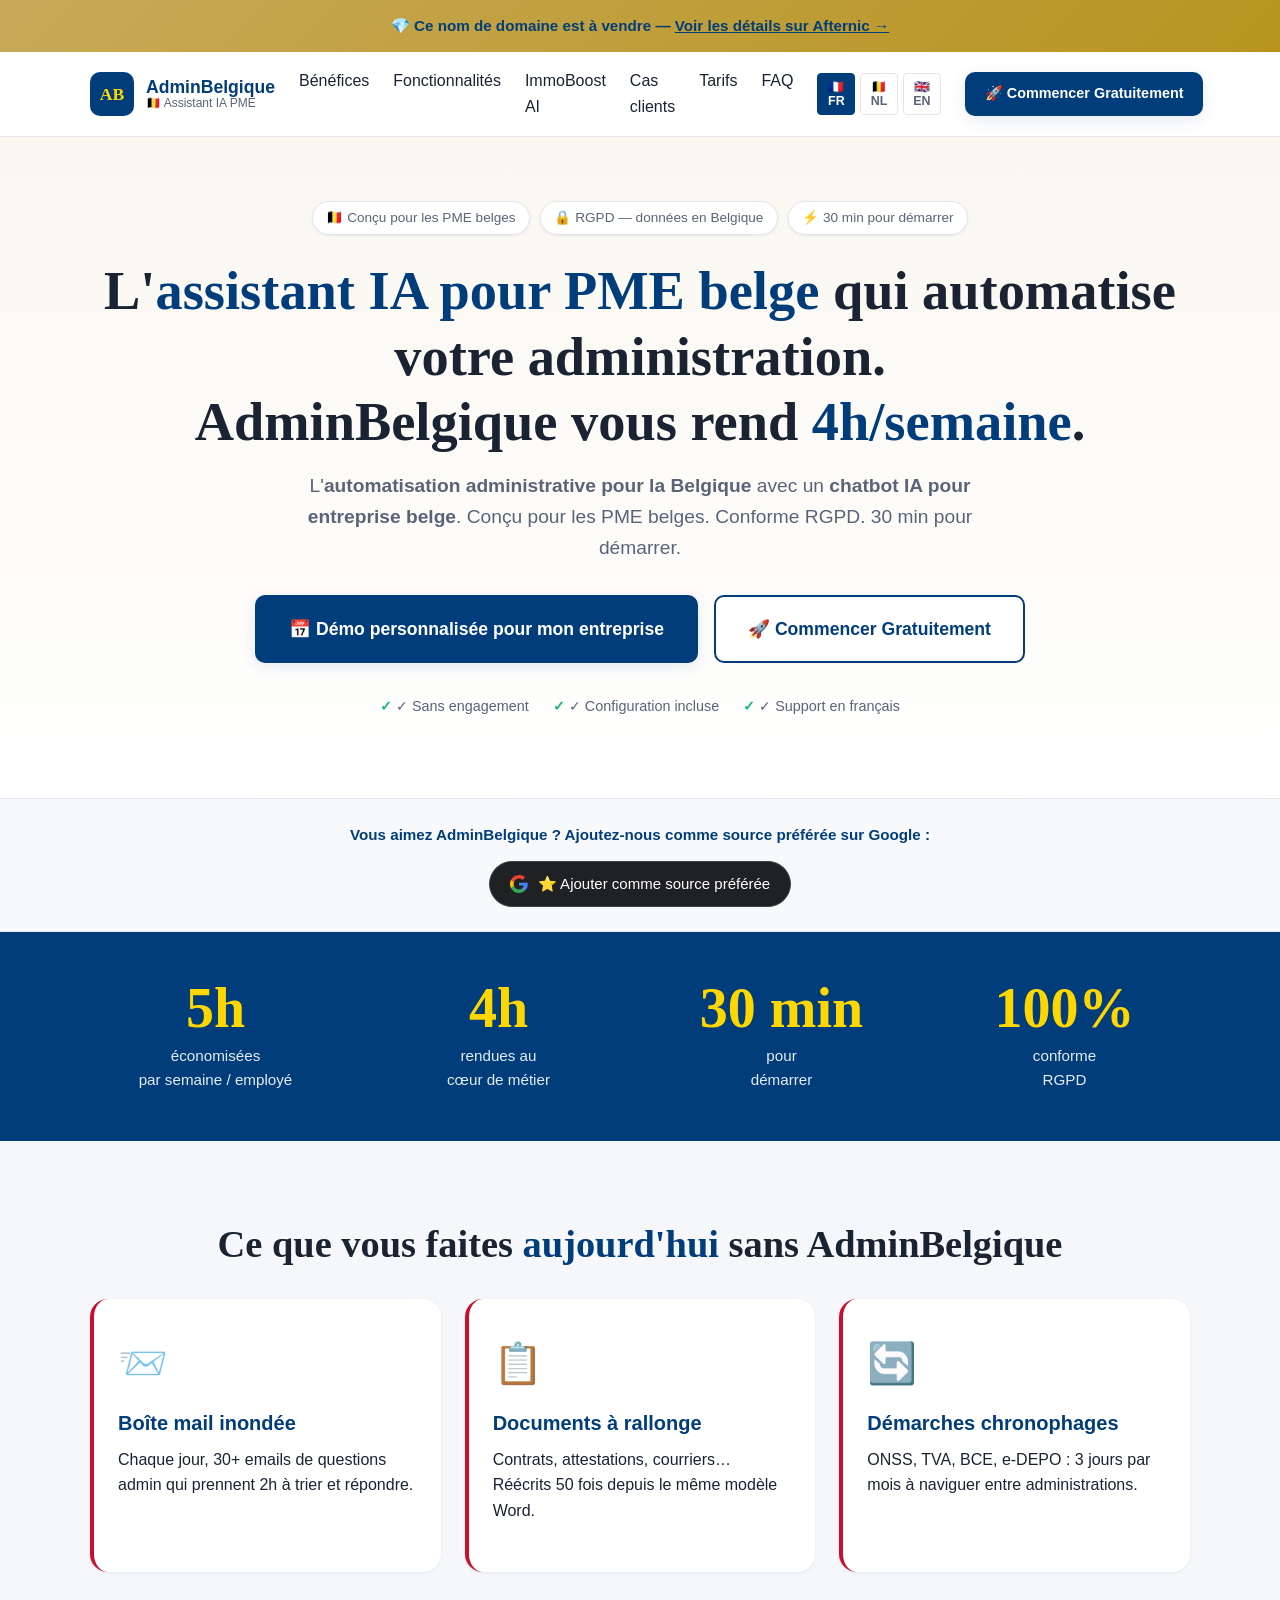
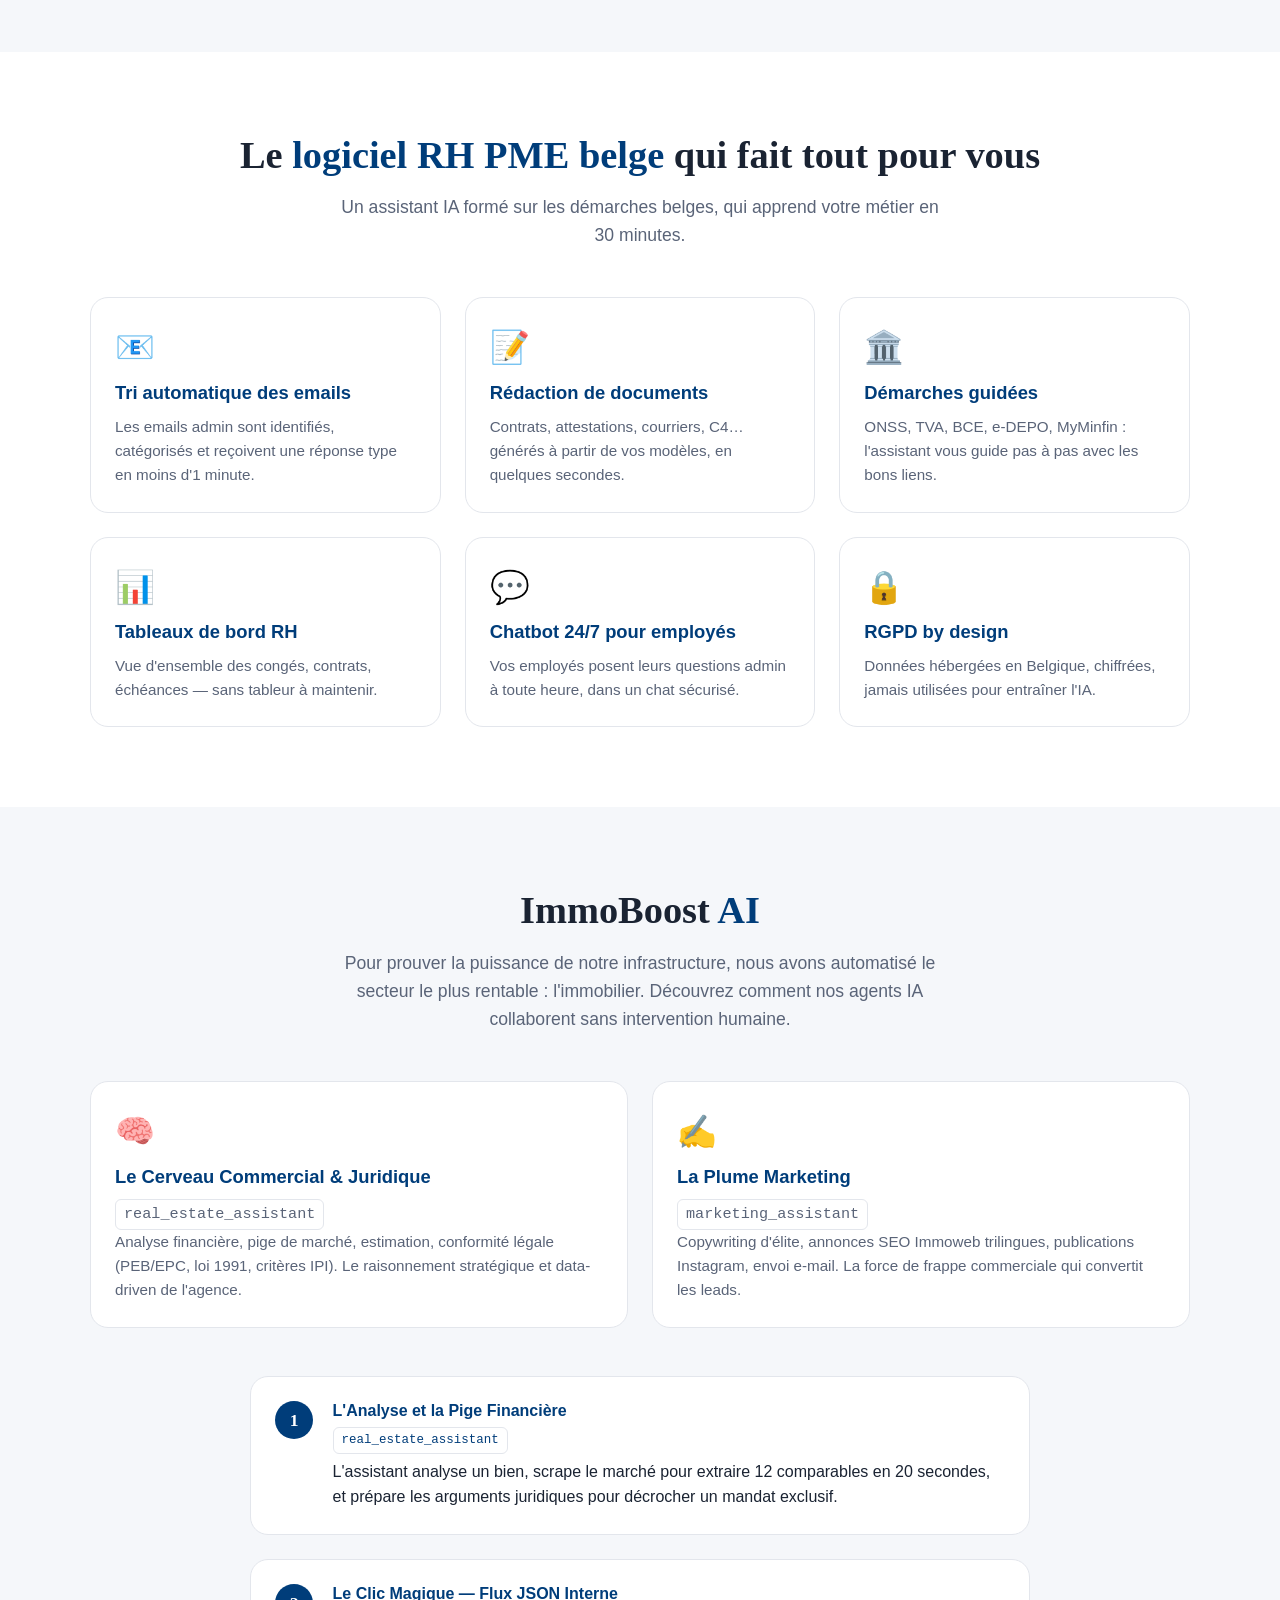
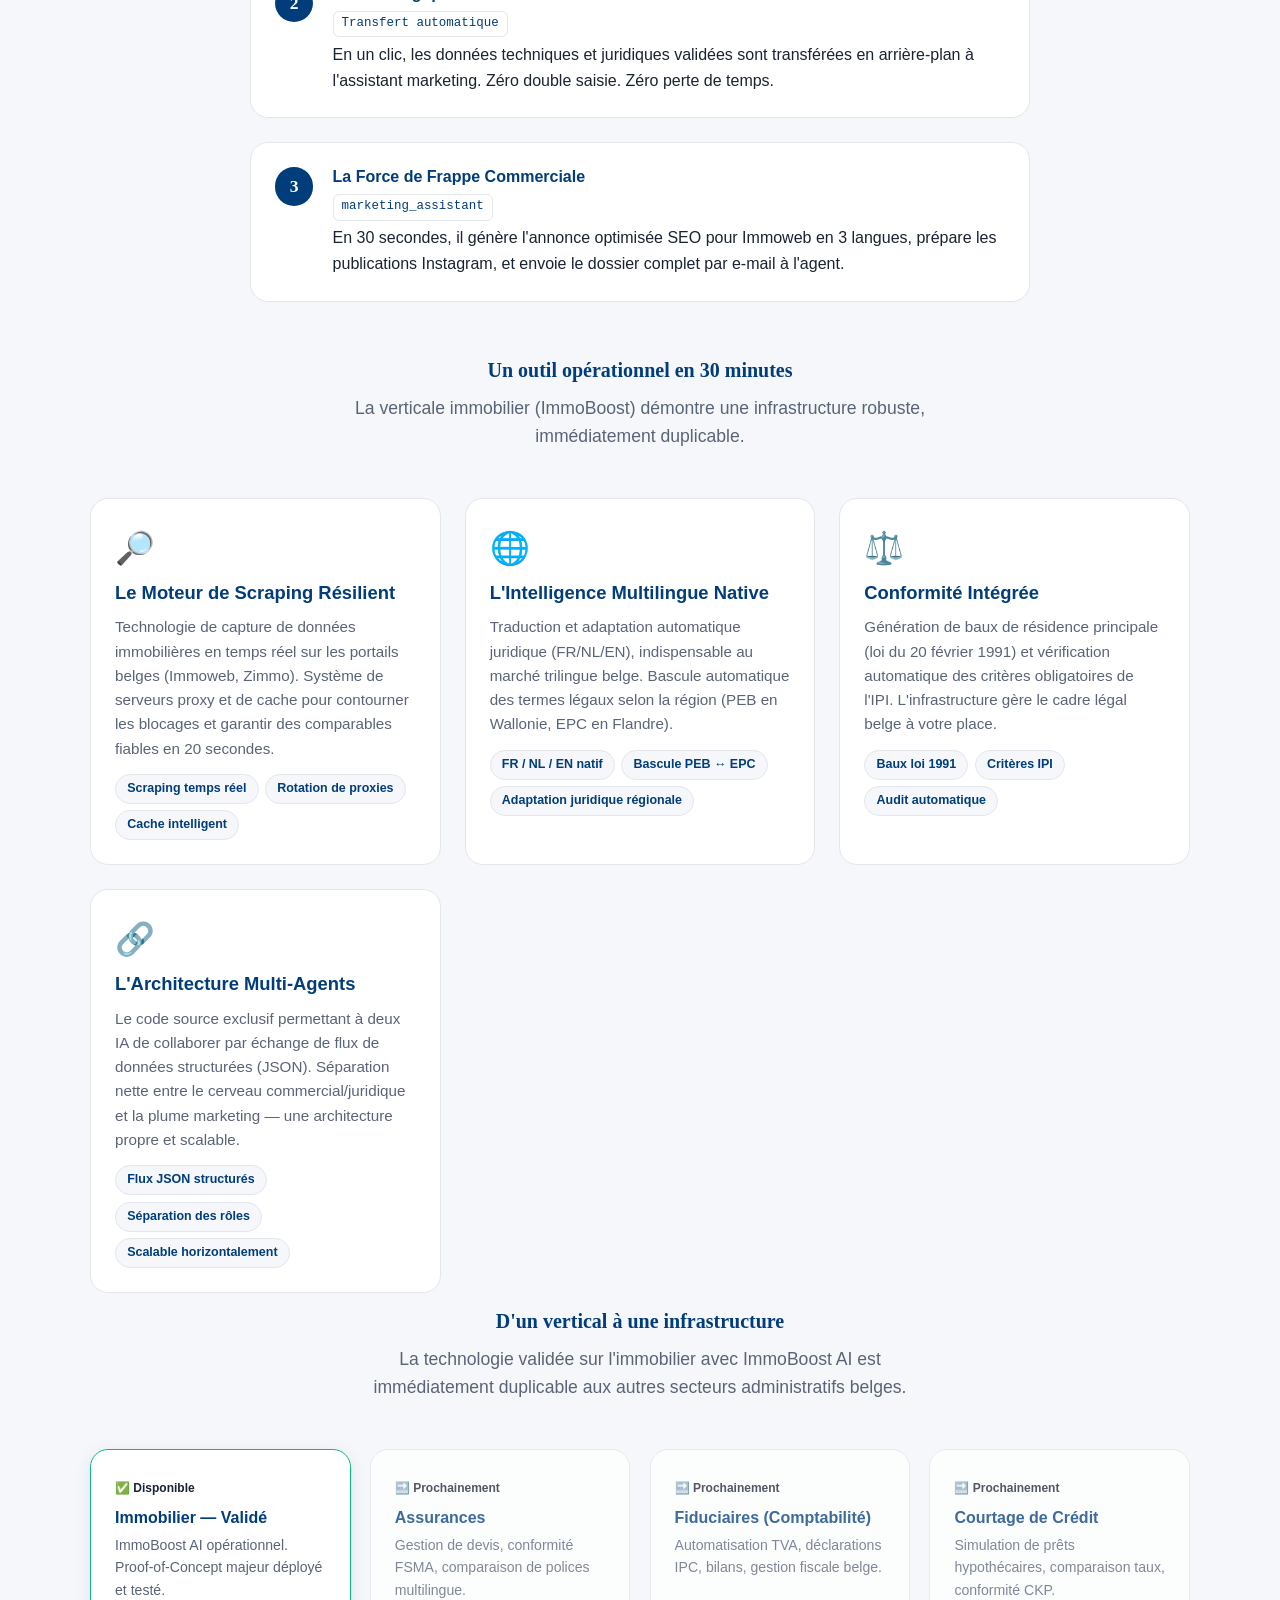
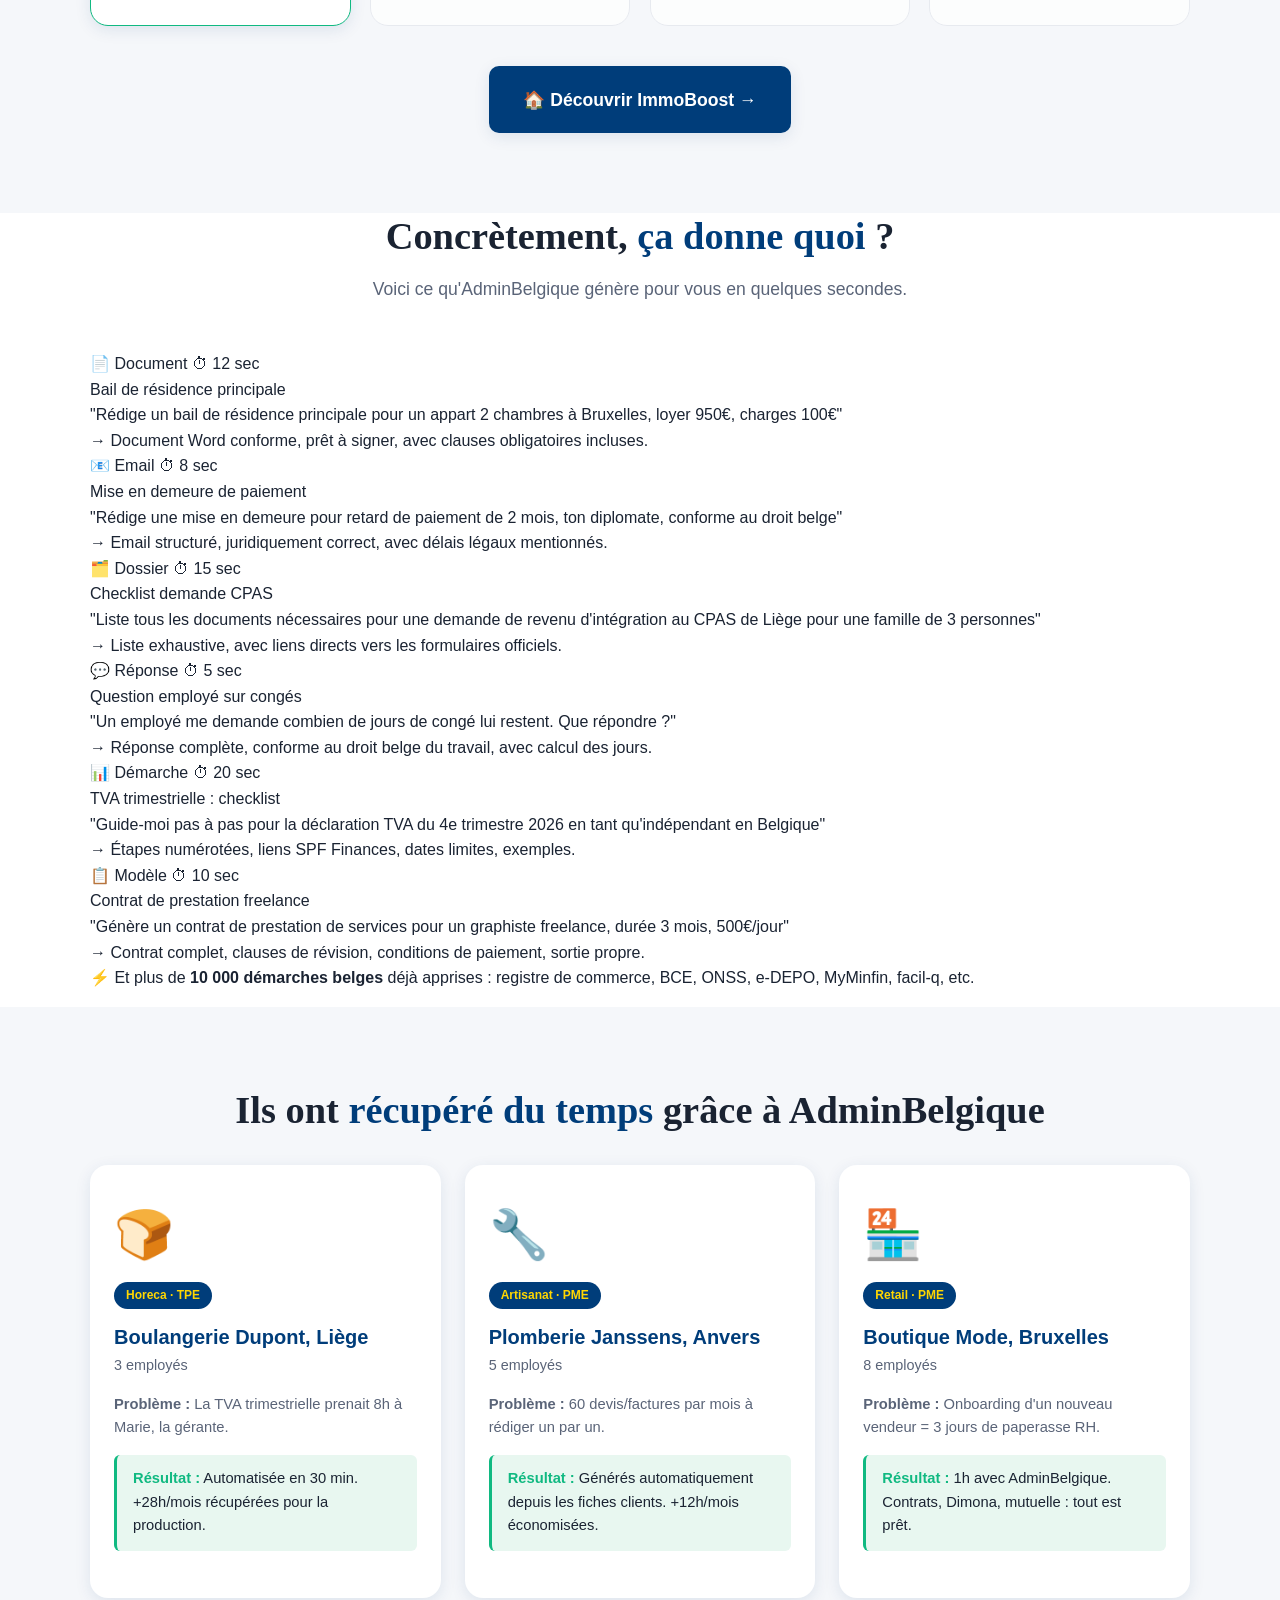
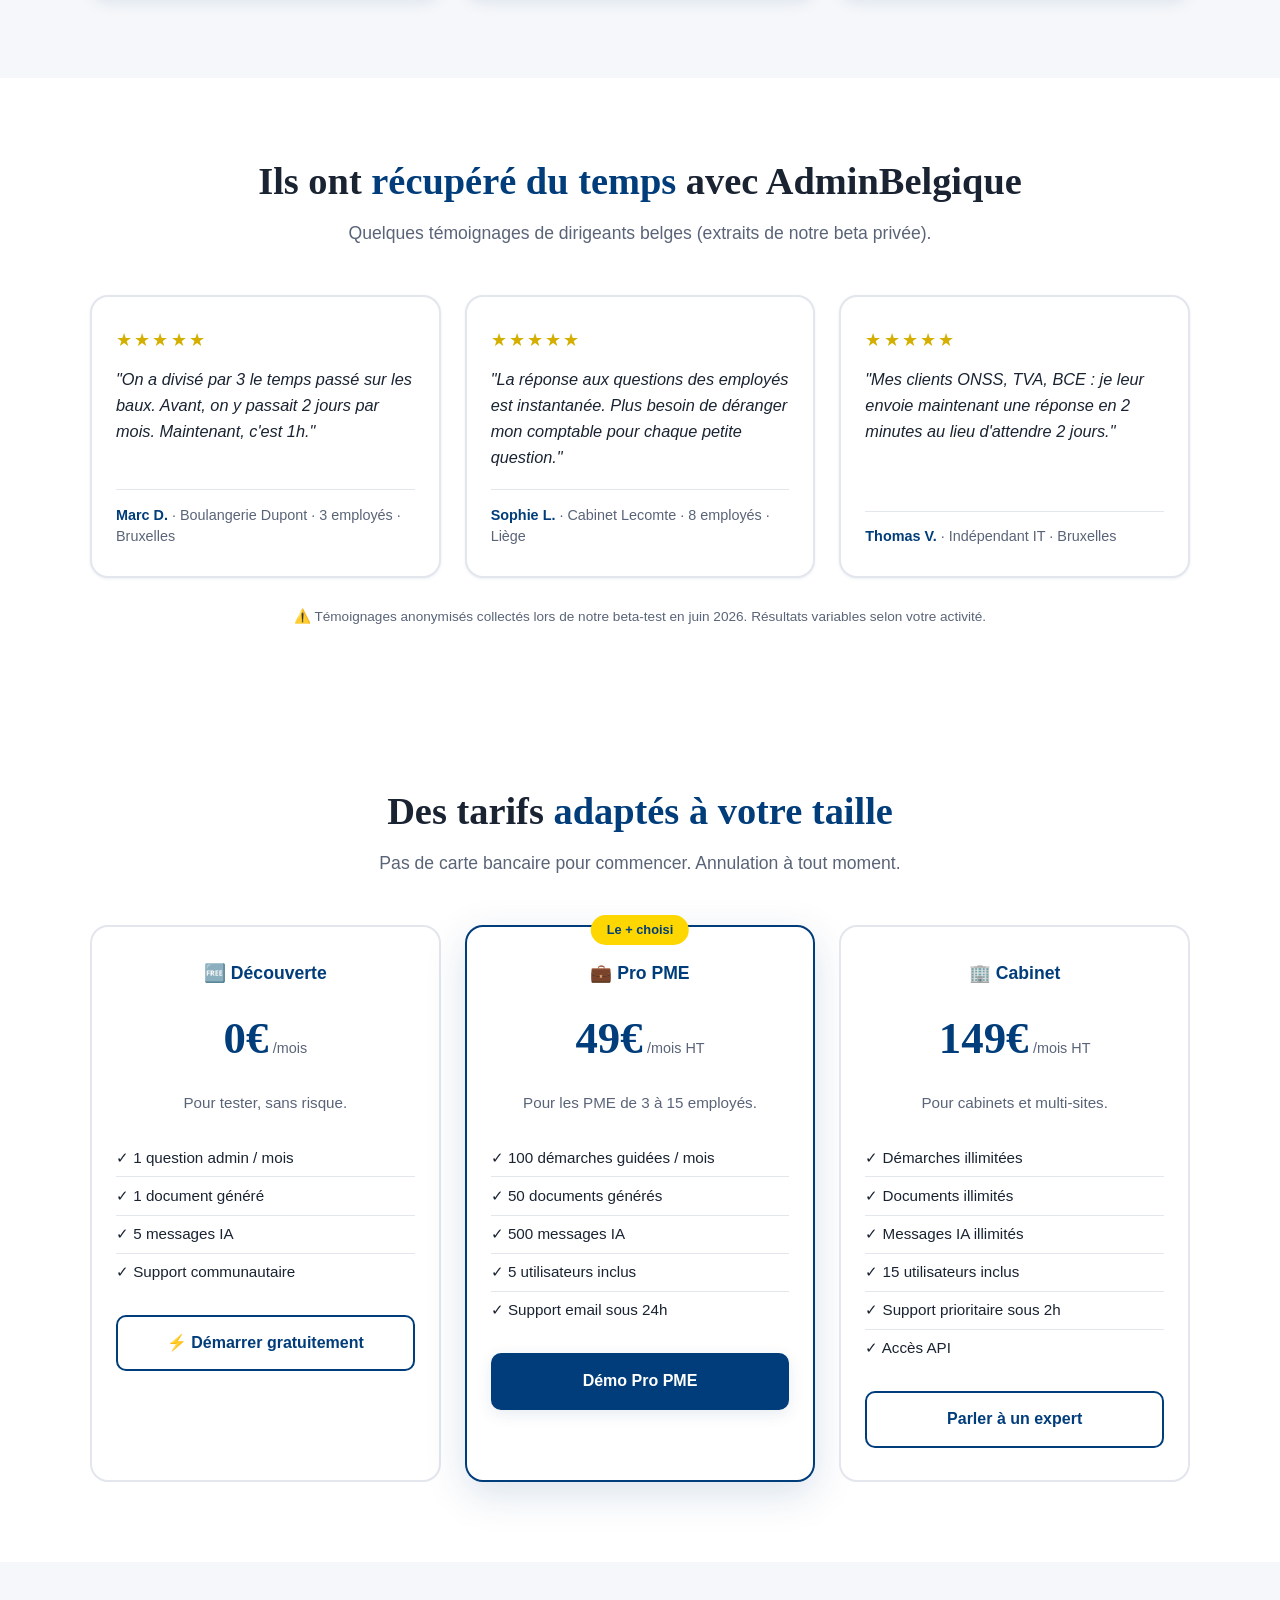
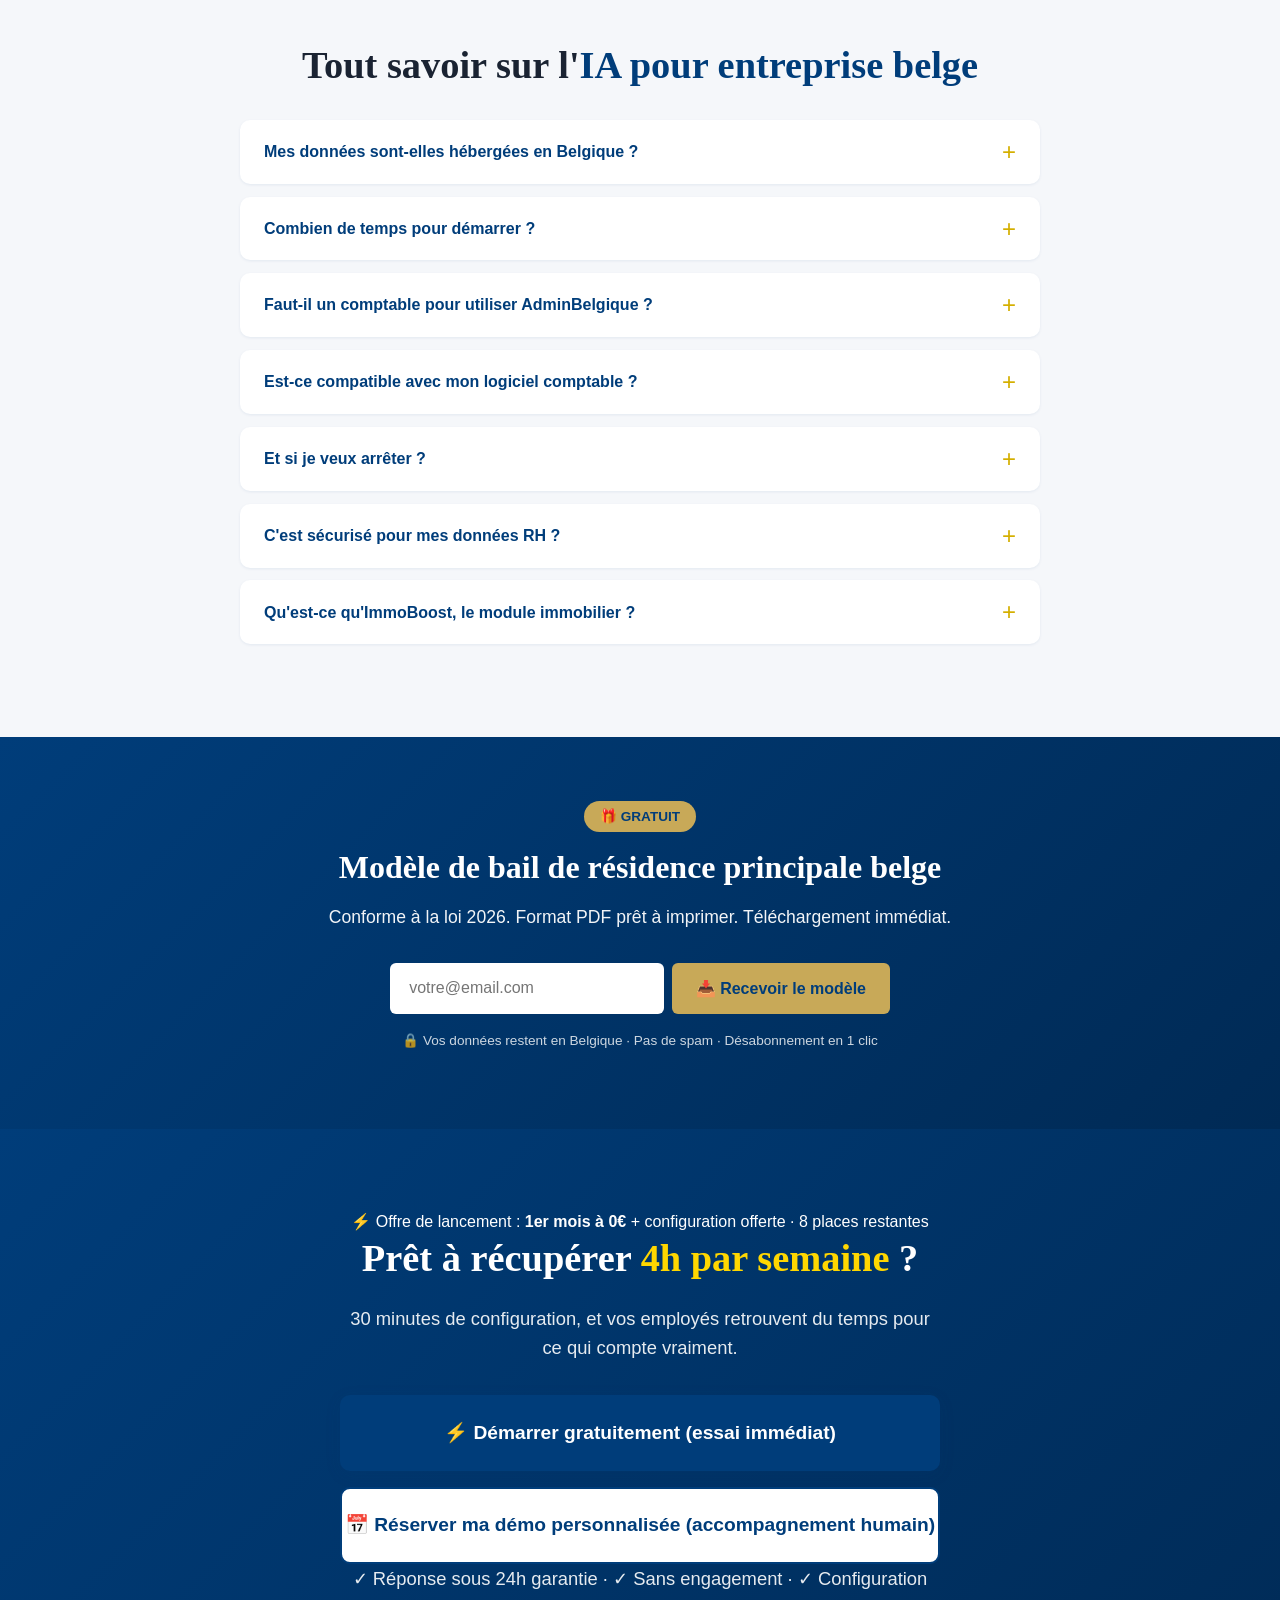
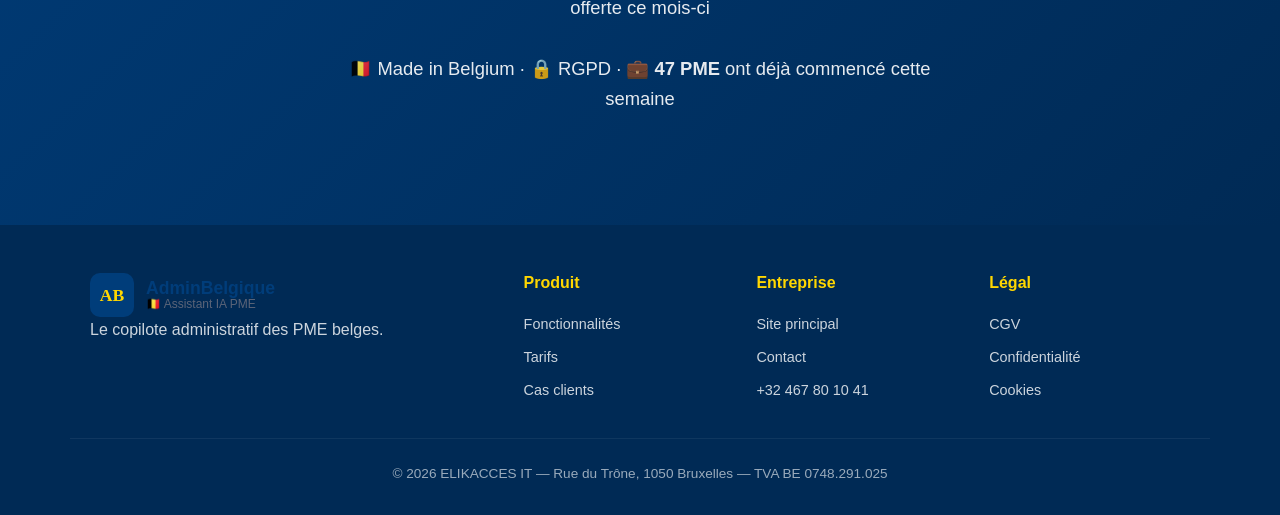
==== commit 72a4e806: "Ajouter le bandeau Afternic et créer la page d'"'"'acquisition Co-authored-by: base44-builder[bot] <" ====
--- a/index.html
+++ b/index.html
@@ -224,7 +224,7 @@
 
 <!-- ===== BANDEAU "À VENDRE" ===== -->
 <div style="background: linear-gradient(135deg, #c8a958, #b8941f); color: #003d7a; padding: 14px 20px; text-align: center; font-weight: 700; font-size: 0.95rem; box-shadow: 0 2px 8px rgba(0,0,0,0.1); position: relative; z-index: 100;">
-  🚀 À VENDRE : Acquisition de la plateforme IA (Code source complet + Solution ImmoBoost &amp; Fiduciaire + Domaine). <a href="/acquisition" style="color: #003d7a; text-decoration: underline; font-weight: 800;">Voir l'offre officielle ➔</a>
+  💎 Ce nom de domaine est à vendre — <a href="https://www.afternic.com/domain/adminbelgique.com" target="_blank" rel="noopener" style="color: #003d7a; text-decoration: underline; font-weight: 800;">Voir les détails sur Afternic →</a>
 </div>
 
 <!-- ===== HEADER ===== -->
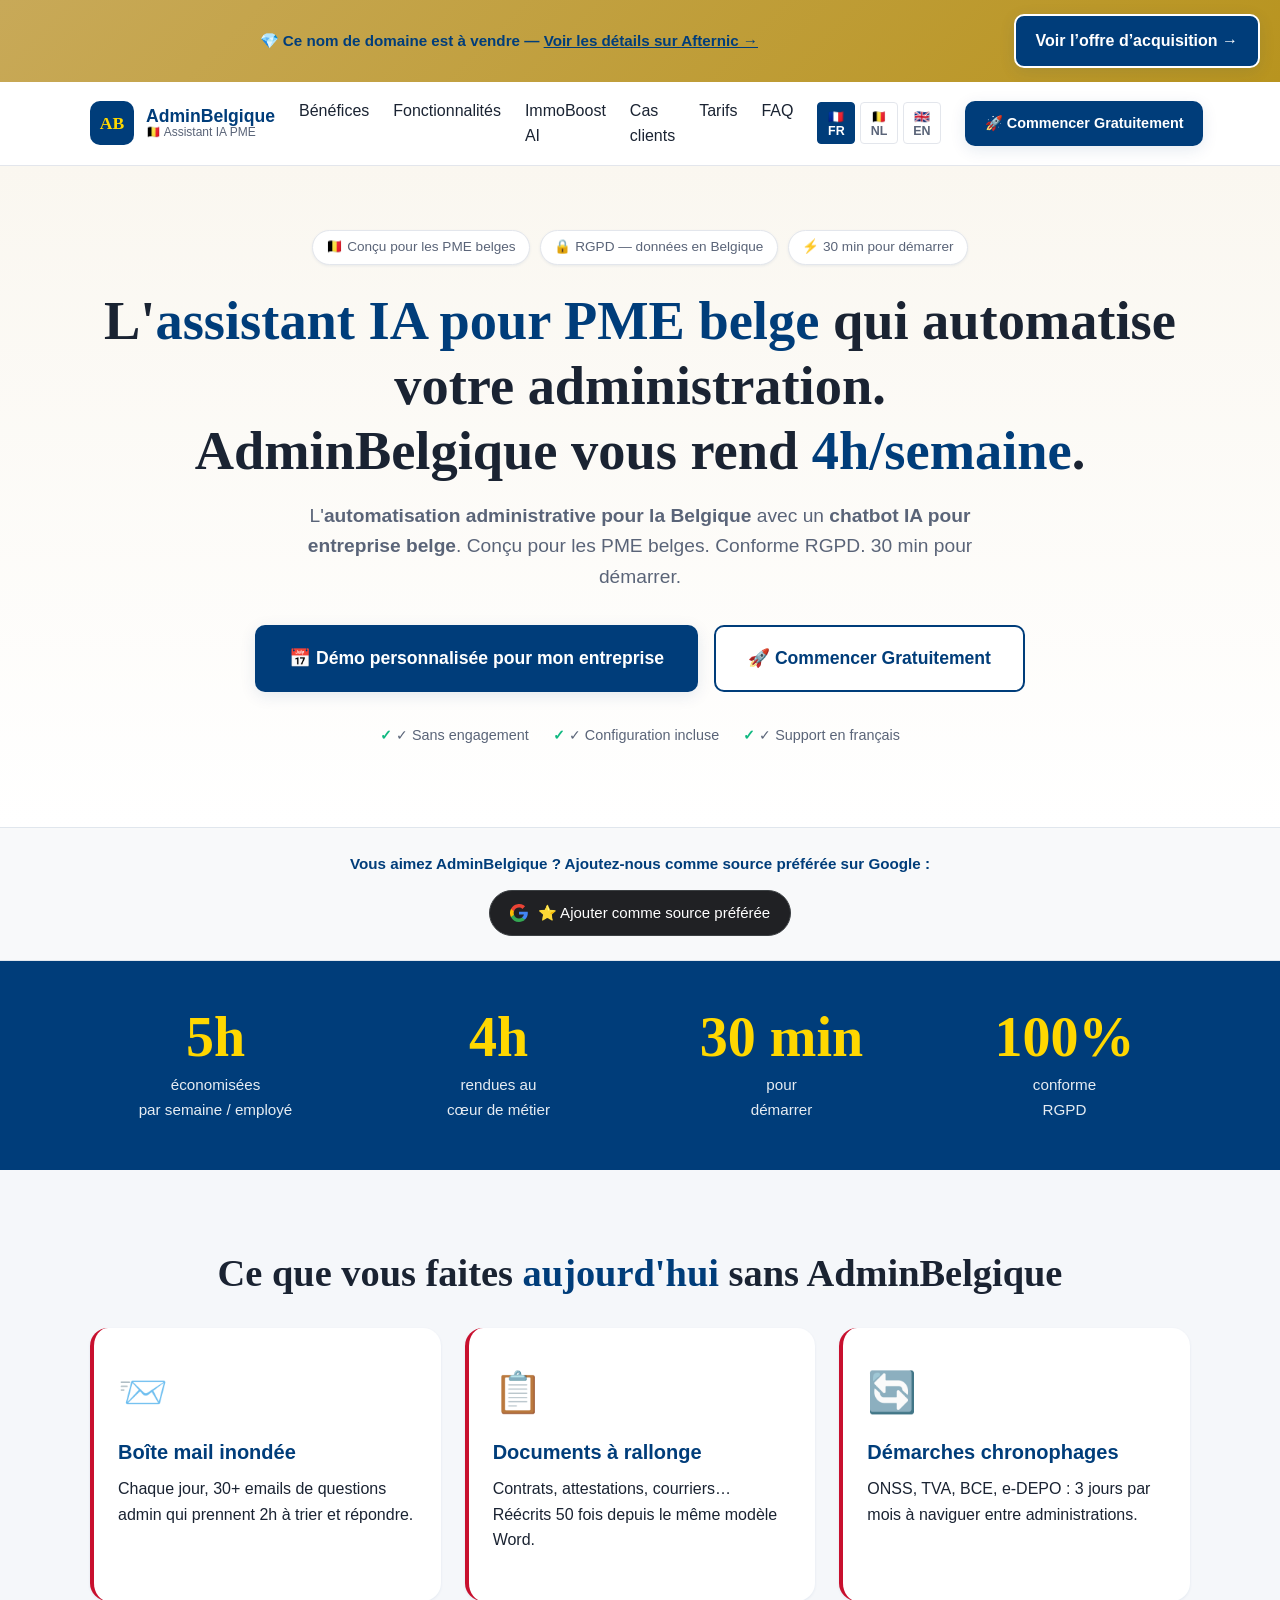
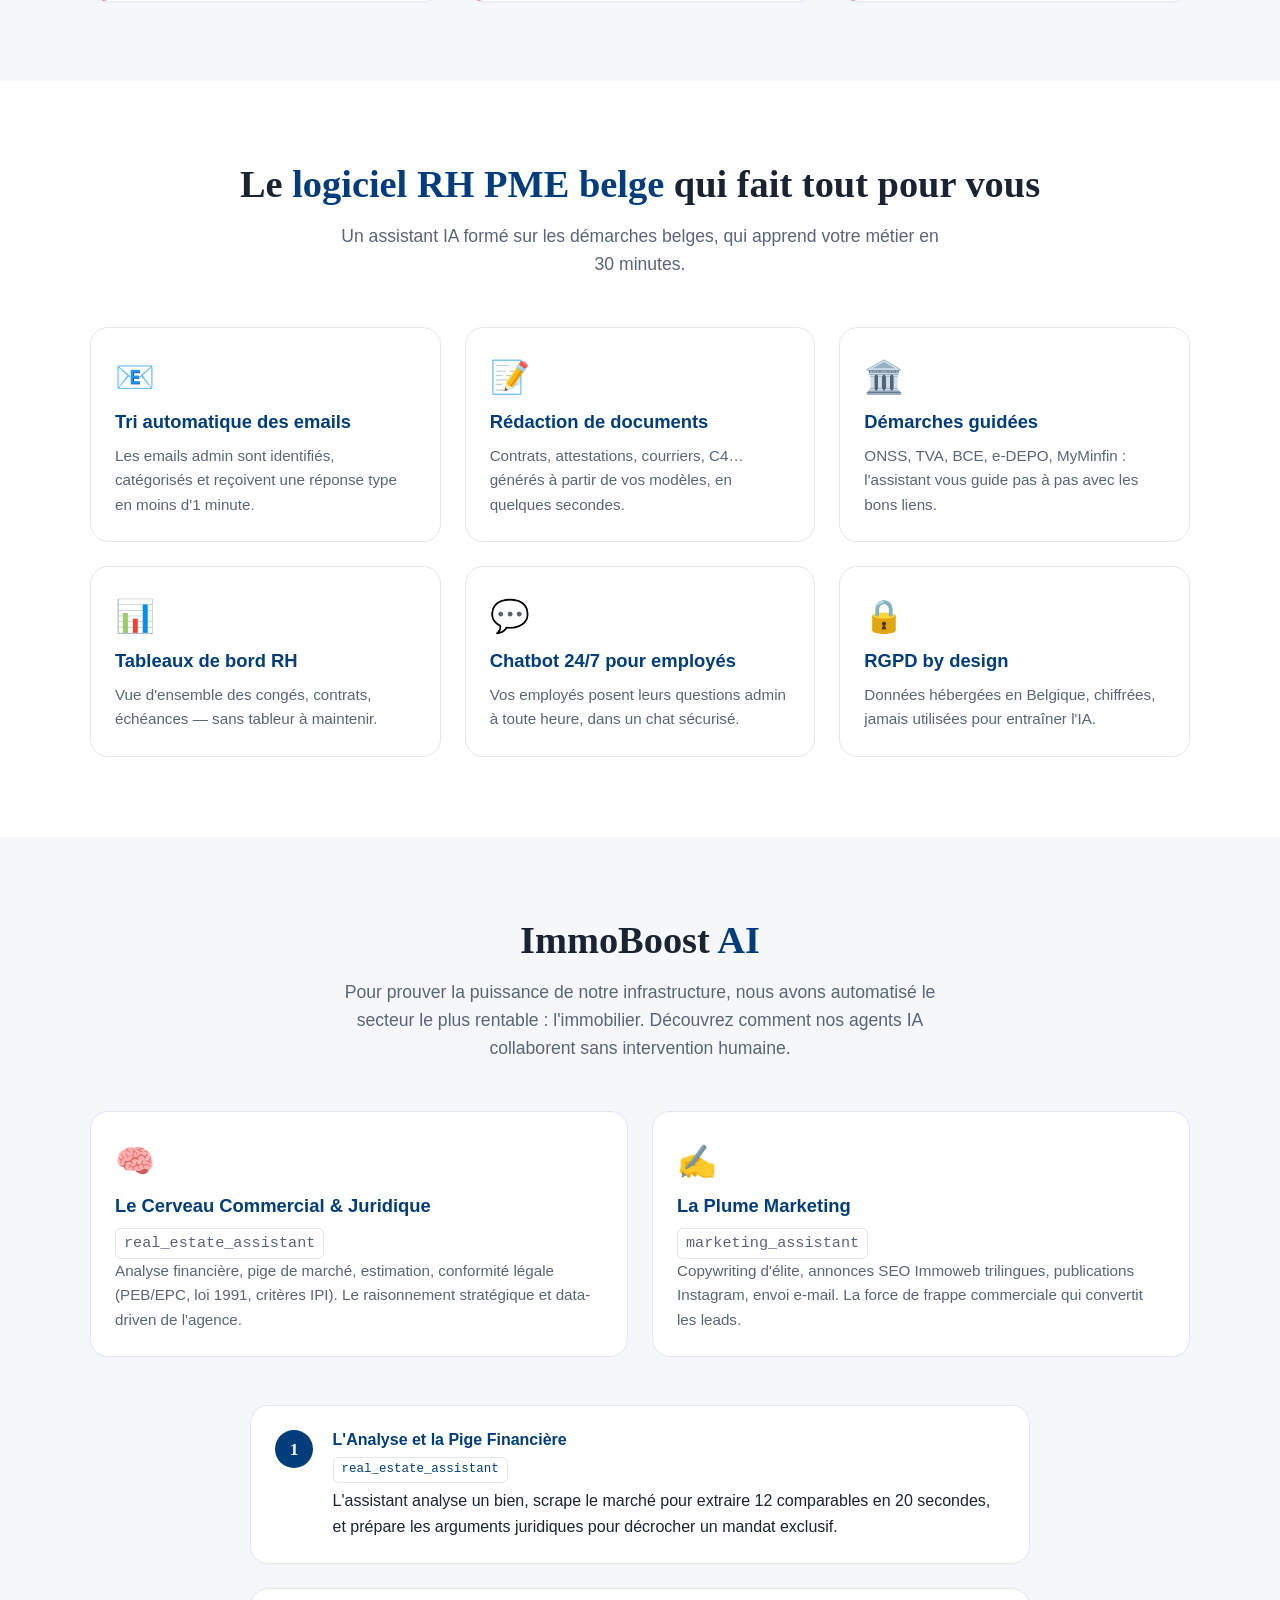
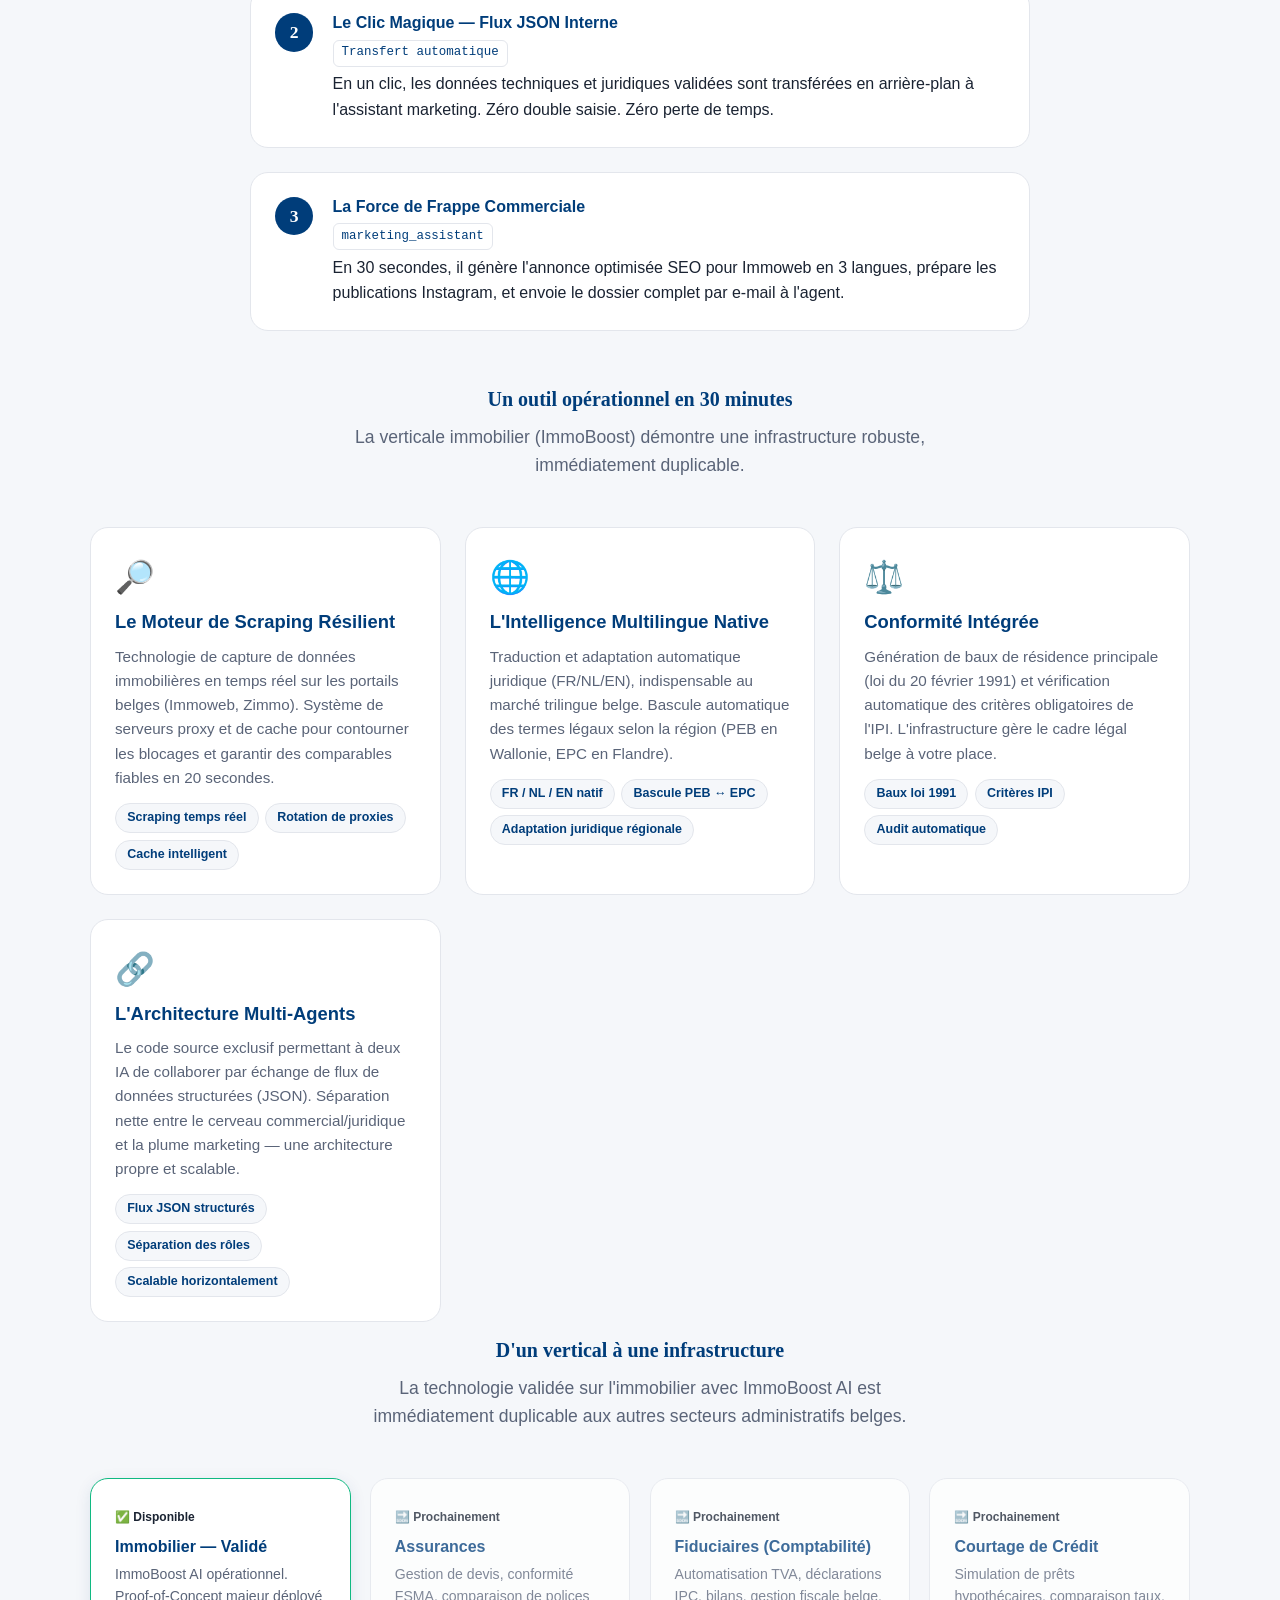
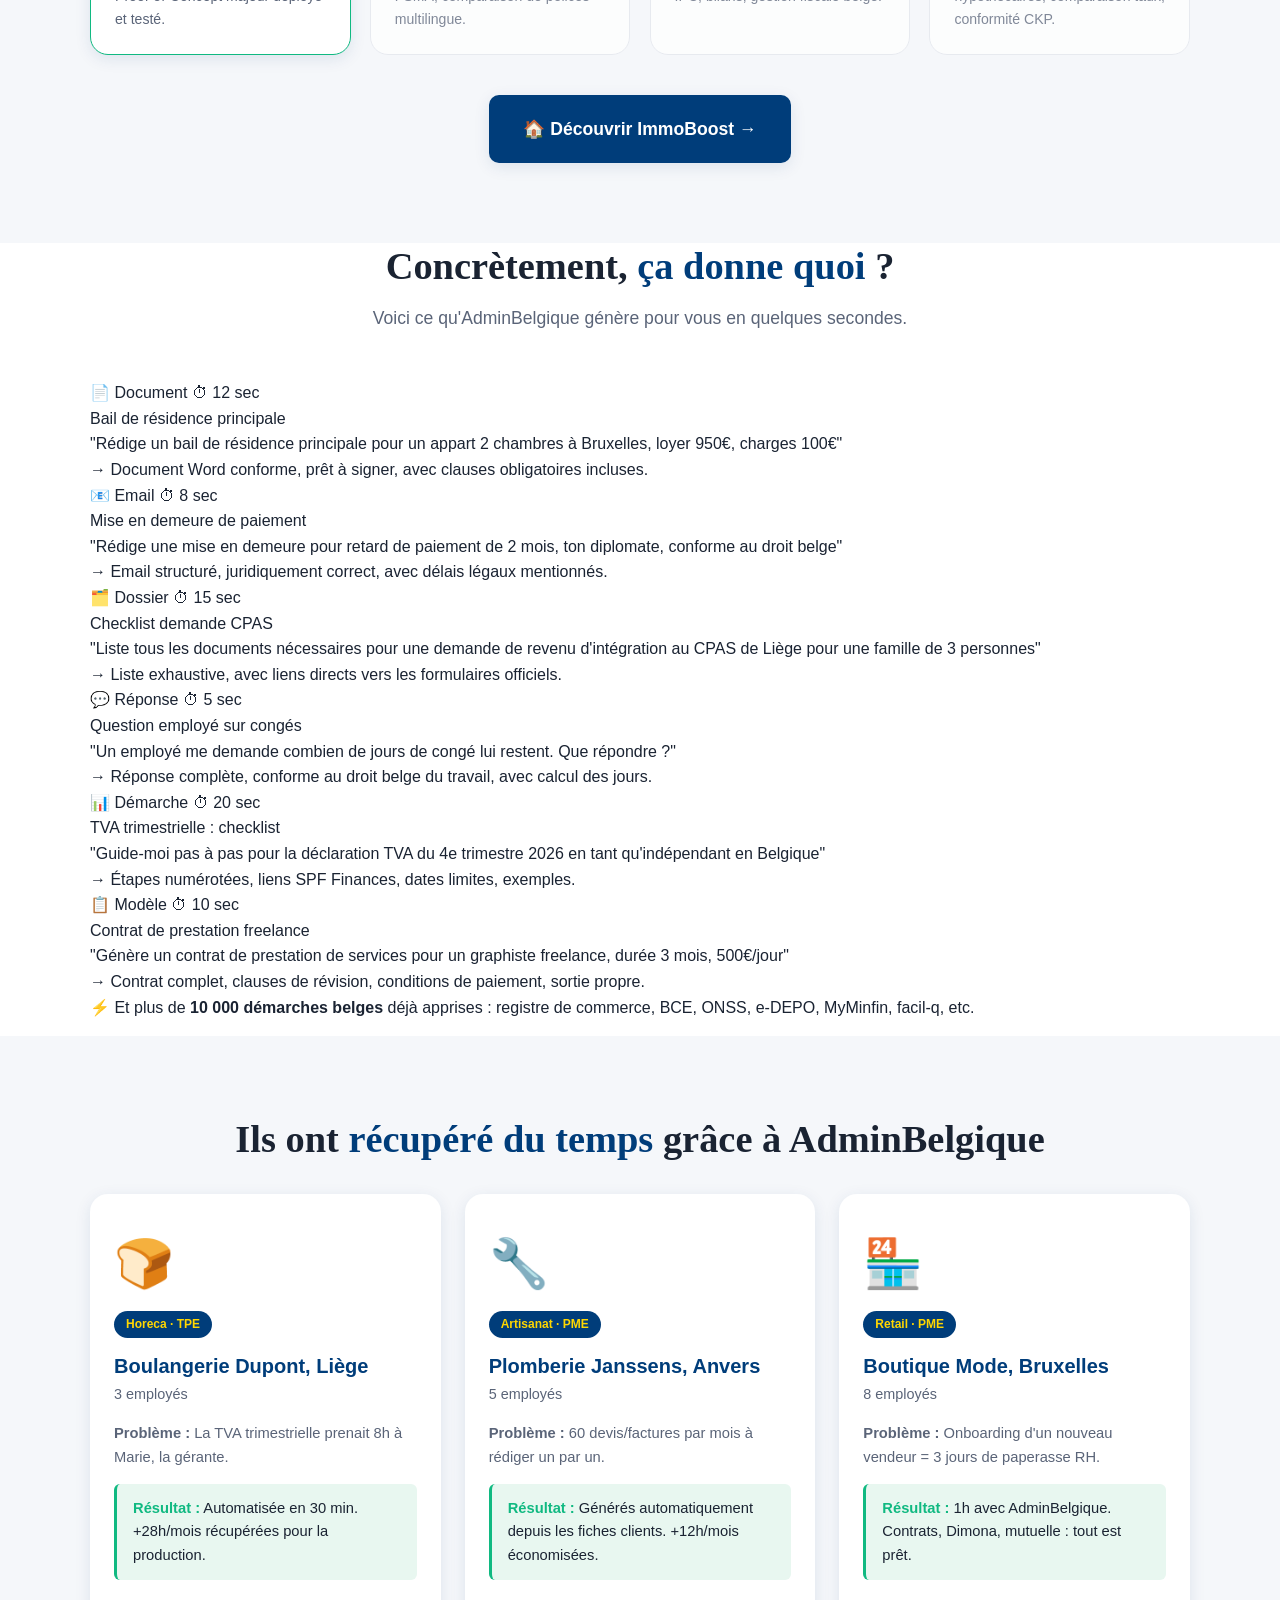
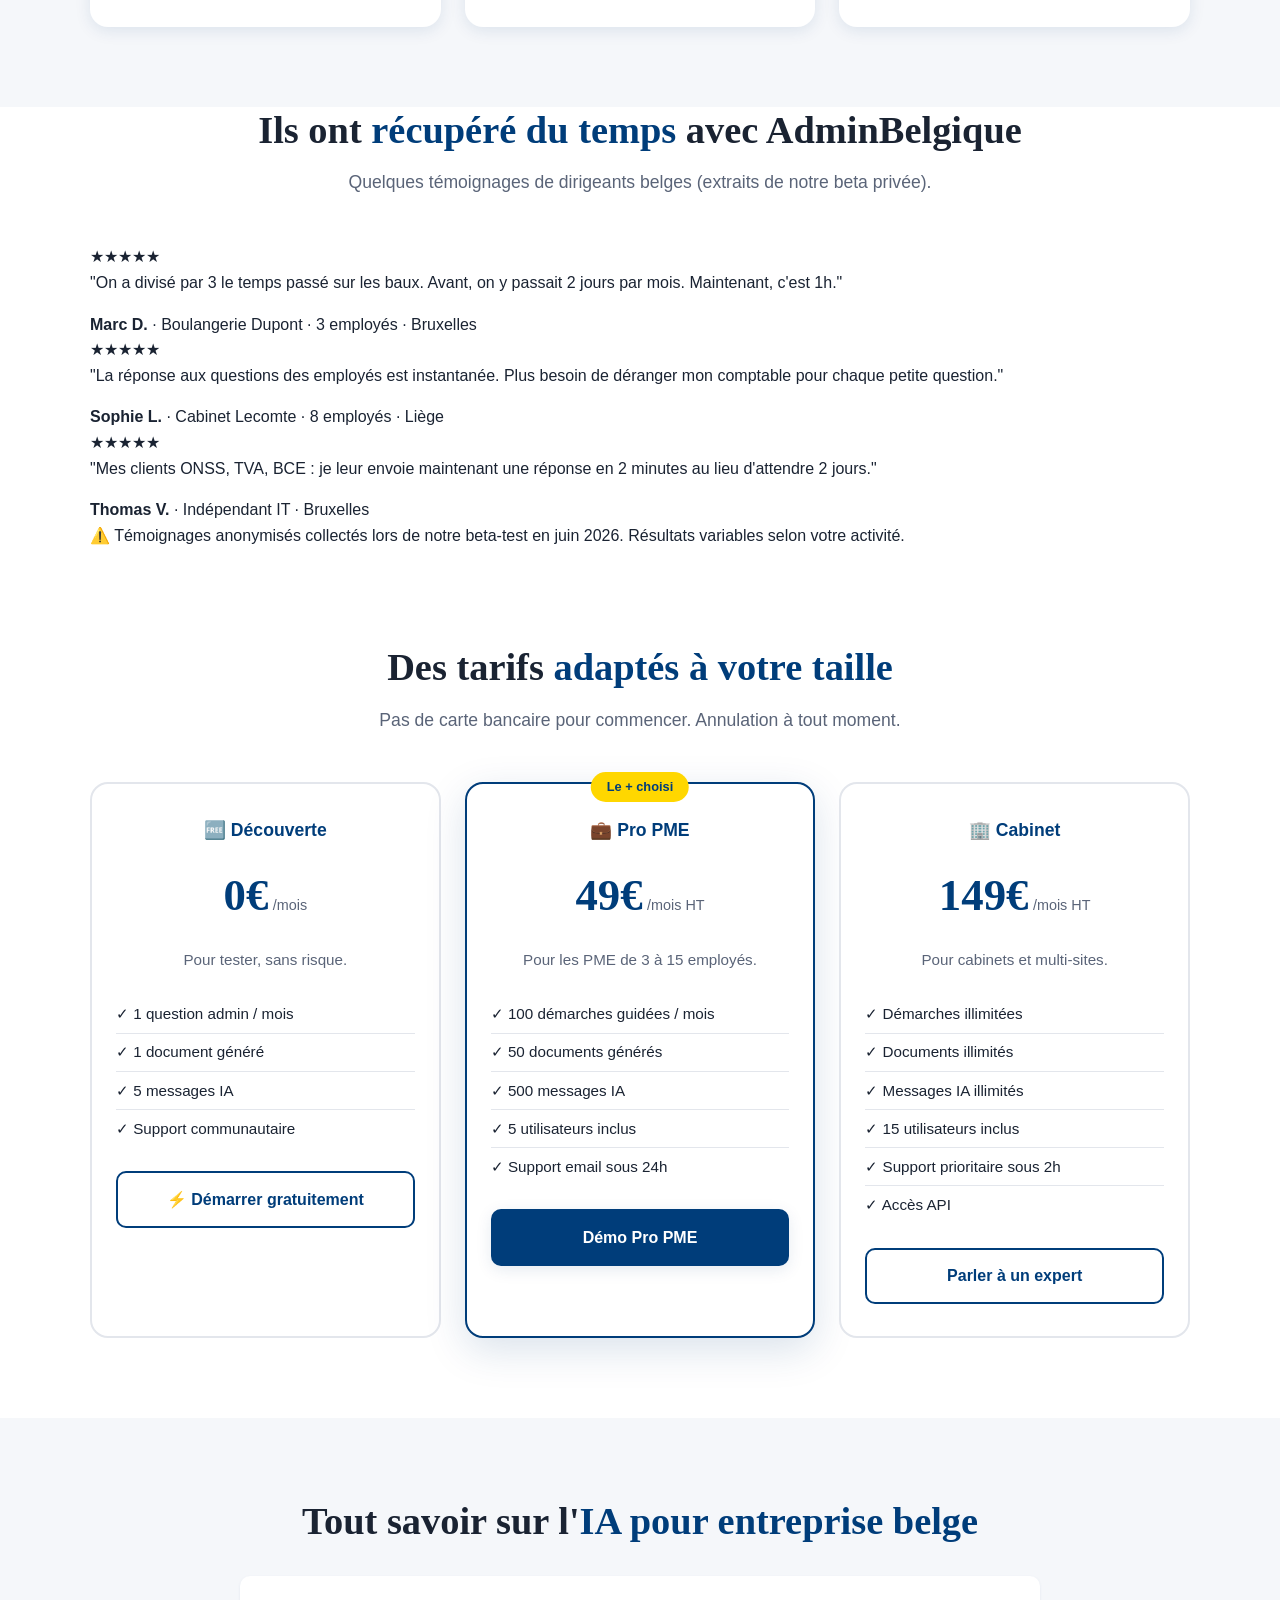
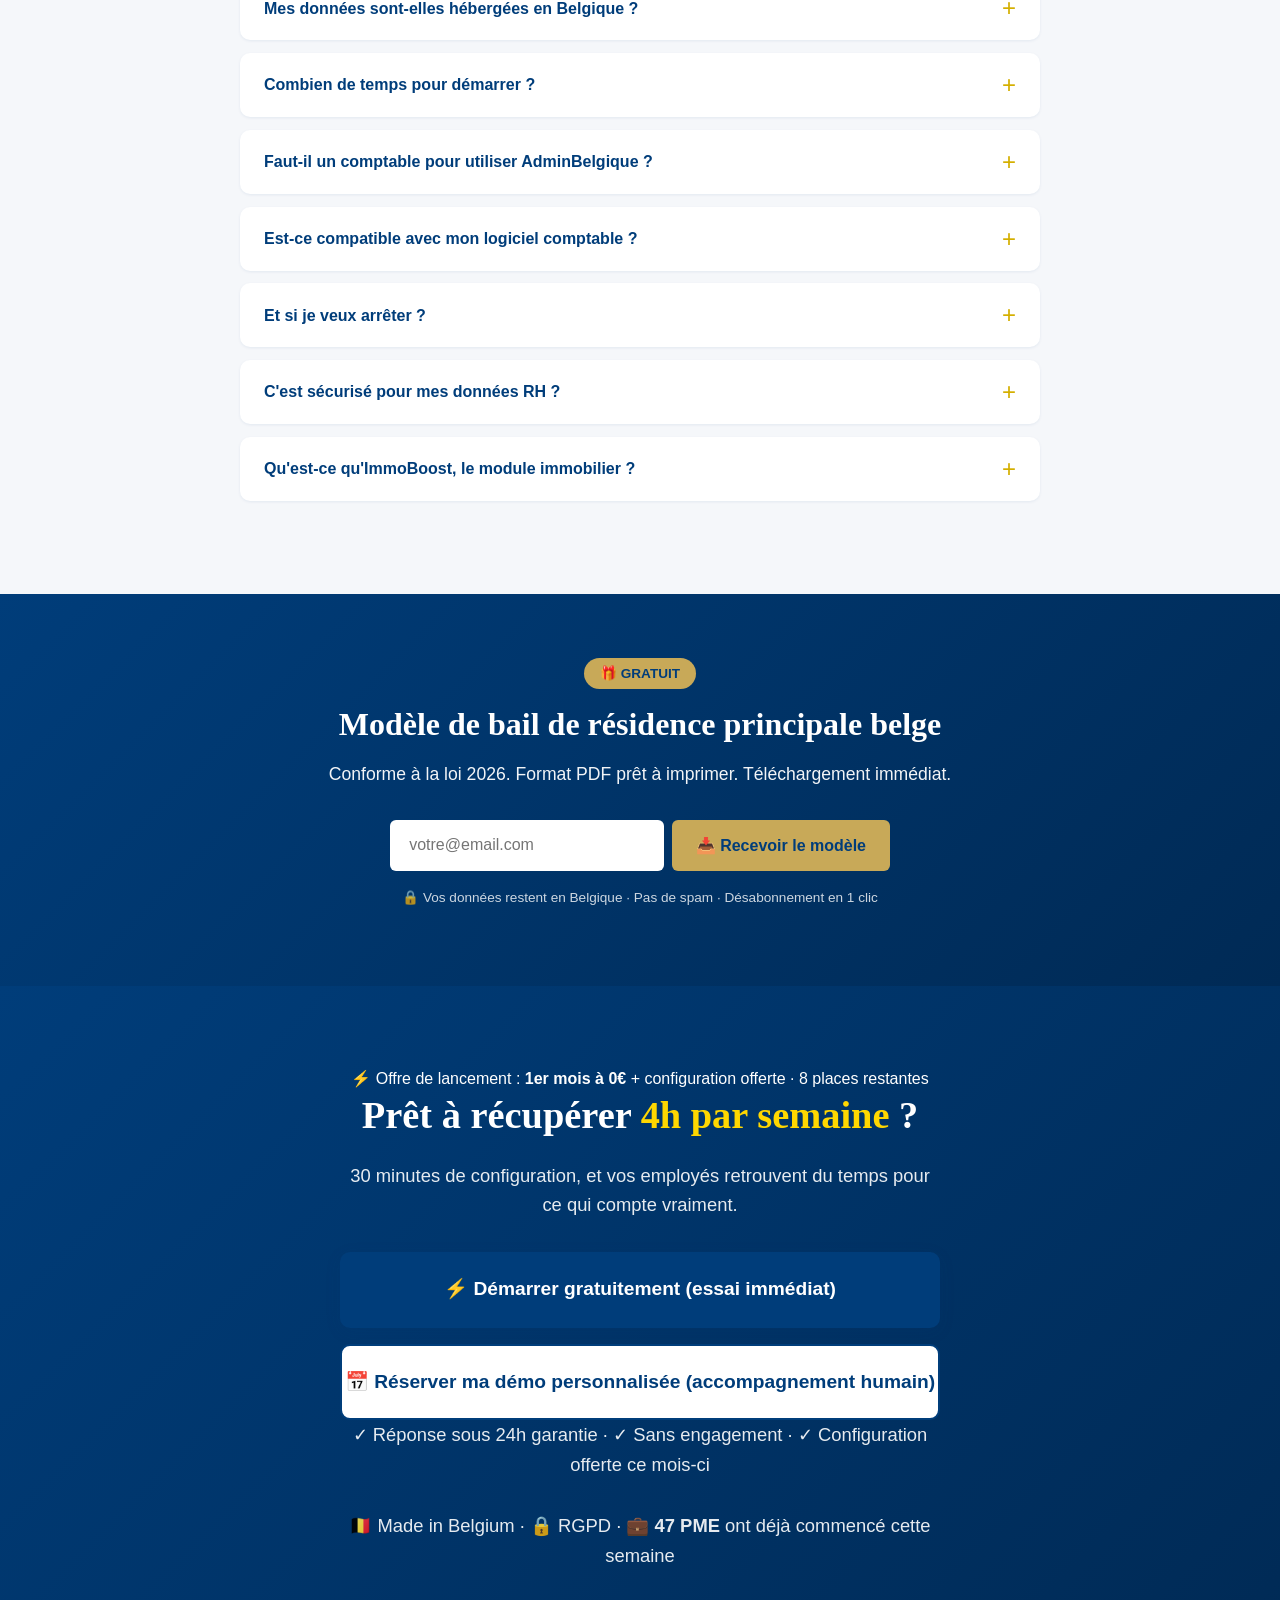
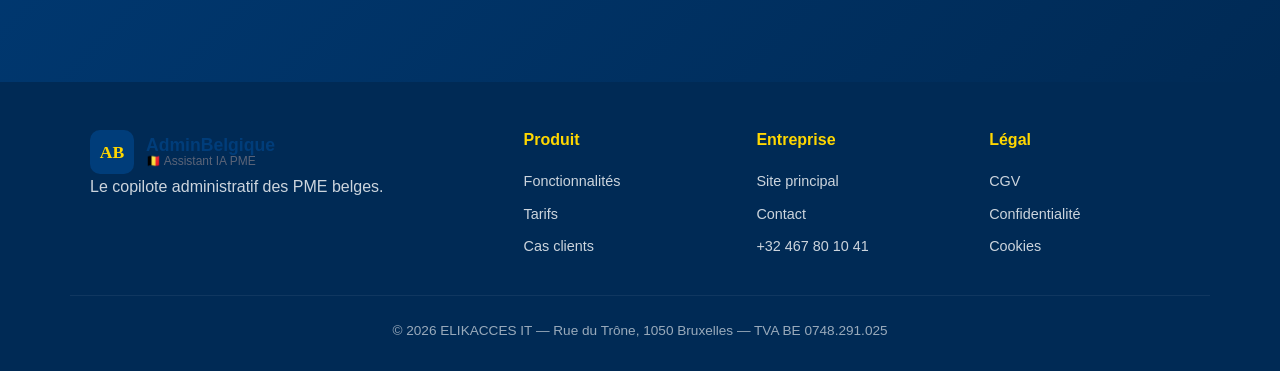
==== commit 469b75fe: "Ajouter le bouton d'"'"'offre d'"'"'acquisition dans le bandeau Co-authored-by: base44-builder[bot] " ====
--- a/index.html
+++ b/index.html
@@ -223,8 +223,9 @@
 <body>
 
 <!-- ===== BANDEAU "À VENDRE" ===== -->
-<div style="background: linear-gradient(135deg, #c8a958, #b8941f); color: #003d7a; padding: 14px 20px; text-align: center; font-weight: 700; font-size: 0.95rem; box-shadow: 0 2px 8px rgba(0,0,0,0.1); position: relative; z-index: 100;">
-  💎 Ce nom de domaine est à vendre — <a href="https://www.afternic.com/domain/adminbelgique.com" target="_blank" rel="noopener" style="color: #003d7a; text-decoration: underline; font-weight: 800;">Voir les détails sur Afternic →</a>
+<div class="sale-banner" style="background: linear-gradient(135deg, #c8a958, #b8941f); color: #003d7a; padding: 14px 20px; text-align: center; font-weight: 700; font-size: 0.95rem; box-shadow: 0 2px 8px rgba(0,0,0,0.1); position: relative; z-index: 100;">
+  <span class="sale-banner-text">💎 Ce nom de domaine est à vendre — <a href="https://www.afternic.com/domain/adminbelgique.com" target="_blank" rel="noopener" style="color: #003d7a; text-decoration: underline; font-weight: 800;">Voir les détails sur Afternic →</a></span>
+  <a class="sale-banner-acquisition" href="/acquisition">Voir l’offre d’acquisition →</a>
 </div>
 
 <!-- ===== HEADER ===== -->
--- a/style.css
+++ b/style.css
@@ -100,6 +100,41 @@
 .cta-buttons .btn { width: 100%; }
 .btn-block { display: flex; width: 100%; }
 
+/* ===== Sale banner ===== */
+.sale-banner {
+  display: flex;
+  align-items: center;
+  justify-content: center;
+  flex-wrap: wrap;
+  gap: 1rem;
+}
+.sale-banner-text { flex: 1 1 24rem; }
+.sale-banner-acquisition {
+  display: inline-flex;
+  align-items: center;
+  justify-content: center;
+  min-height: 48px;
+  padding: .75rem 1.25rem;
+  border: 2px solid var(--color-white);
+  border-radius: var(--radius-md);
+  background: var(--color-navy);
+  color: var(--color-white);
+  font-size: 1rem;
+  font-weight: 800;
+  box-shadow: var(--shadow-md);
+}
+.sale-banner-acquisition:hover {
+  background: var(--color-navy-dark);
+  color: var(--color-white);
+}
+.sale-banner-acquisition:focus-visible {
+  outline: 3px solid var(--color-navy-dark);
+  outline-offset: 3px;
+}
+@media (max-width: 600px) {
+  .sale-banner-acquisition { width: 100%; }
+}
+
 /* ===== Header ===== */
 .site-header {
   position: sticky;
@@ -136,29 +171,6 @@
 .nav { display: flex; gap: 1.5rem; }
 .nav a { color: var(--color-text); font-weight: 500; }
 .nav a:hover { color: var(--color-navy); }
-.nav a.active { color: var(--color-navy); font-weight: 700; }
-.nav-toggle {
-  display: none;
-  background: none;
-  border: 2px solid var(--color-border);
-  border-radius: var(--radius-sm);
-  color: var(--color-navy);
-  font-size: 1.25rem;
-  line-height: 1;
-  padding: .4rem .6rem;
-  cursor: pointer;
-}
-.nav-toggle:hover { border-color: var(--color-navy); }
-
-/* ===== Bandeau traduction partielle ===== */
-.i18n-notice {
-  background: #fff8e1;
-  border-bottom: 1px solid #f0dfa8;
-  color: #6b5a1e;
-  font-size: .85rem;
-  text-align: center;
-  padding: .6rem 1.25rem;
-}
 
 /* ===== Hero ===== */
 .hero {
@@ -299,120 +311,6 @@
   margin-top: .8rem;
 }
 .case-result strong { color: var(--color-success); }
-
-/* ===== Testimonials / Avis ===== */
-.testimonials { padding: 5rem 0; }
-.testimonials-grid {
-  display: grid;
-  grid-template-columns: repeat(auto-fit, minmax(280px, 1fr));
-  gap: 1.5rem;
-  margin-top: 2rem;
-}
-.testimonial-card {
-  display: flex;
-  flex-direction: column;
-  background: var(--color-white);
-  border: 2px solid var(--color-border);
-  border-radius: var(--radius-lg);
-  padding: 1.75rem 1.5rem;
-  box-shadow: var(--shadow-sm);
-}
-.testimonial-stars {
-  color: var(--color-gold-dark);
-  font-size: 1.15rem;
-  letter-spacing: .12em;
-  margin-bottom: .7rem;
-}
-.testimonial-quote { font-style: italic; font-size: 1.02rem; margin: 0 0 1.2rem; }
-.testimonial-author {
-  margin-top: auto;
-  border-top: 1px solid var(--color-border);
-  padding-top: .9rem;
-  font-size: .9rem;
-  color: var(--color-text-muted);
-  line-height: 1.5;
-}
-.testimonial-author strong { color: var(--color-navy); }
-.testimonials-disclaimer {
-  text-align: center;
-  font-size: .85rem;
-  color: var(--color-text-muted);
-  max-width: 700px;
-  margin: 1.75rem auto 0;
-}
-
-/* ===== Page hero (pages internes) ===== */
-.page-hero {
-  padding: 3.5rem 0 2.75rem;
-  background: var(--color-cream);
-  border-bottom: 1px solid var(--color-border);
-  text-align: center;
-}
-.page-hero h1 { margin-bottom: .5rem; }
-.page-hero .section-sub { margin-bottom: 0; }
-
-/* ===== Bloc avis Google ===== */
-.google-reviews { padding: 4rem 0; background: var(--color-bg-soft); }
-.google-review-card {
-  max-width: 720px;
-  margin: 0 auto;
-  background: var(--color-white);
-  border: 2px solid var(--color-border);
-  border-radius: var(--radius-lg);
-  padding: 2.5rem 2rem;
-  text-align: center;
-  box-shadow: var(--shadow-md);
-}
-.google-review-card svg { display: block; margin: 0 auto .8rem; }
-.google-review-card h3 { font-size: 1.2rem; }
-.google-review-card p { color: var(--color-text-muted); max-width: 520px; margin: 0 auto 1.5rem; }
-.google-review-stars {
-  color: var(--color-gold-dark);
-  letter-spacing: .2em;
-  font-size: 1.2rem;
-  margin-bottom: 1rem;
-}
-.review-steps {
-  display: grid;
-  grid-template-columns: repeat(auto-fit, minmax(170px, 1fr));
-  gap: 1rem;
-  list-style: none;
-  padding: 0;
-  margin: 0 0 1.75rem;
-  text-align: left;
-}
-.review-steps li {
-  background: var(--color-bg-soft);
-  border-radius: var(--radius-md);
-  padding: 1rem .9rem;
-  font-size: .9rem;
-  color: var(--color-text-muted);
-}
-.review-step-num {
-  display: inline-flex;
-  align-items: center;
-  justify-content: center;
-  width: 26px;
-  height: 26px;
-  border-radius: 50%;
-  background: var(--color-navy);
-  color: var(--color-gold);
-  font-weight: 700;
-  font-size: .85rem;
-  margin-bottom: .5rem;
-}
-.review-steps strong { display: block; color: var(--color-navy); margin-bottom: .2rem; }
-.review-note {
-  font-size: .82rem;
-  color: var(--color-text-muted);
-  margin: 1rem auto 0;
-  max-width: 520px;
-}
-
-@media (max-width: 768px) {
-  .page-hero { padding: 2.5rem 0 2rem; }
-  .google-review-card { padding: 2rem 1.25rem; }
-}
 
 /* ===== Pricing ===== */
 .pricing { padding: 5rem 0; }
@@ -616,23 +514,7 @@
 
 /* ===== Responsive ===== */
 @media (max-width: 768px) {
-  .nav-toggle { display: inline-flex; align-items: center; justify-content: center; }
-  .nav {
-    position: absolute;
-    top: 100%;
-    left: 0;
-    right: 0;
-    display: none;
-    flex-direction: column;
-    gap: 0;
-    background: var(--color-white);
-    border-bottom: 1px solid var(--color-border);
-    box-shadow: var(--shadow-md);
-    padding: .25rem 1.25rem .75rem;
-  }
-  .nav.open { display: flex; }
-  .nav a { padding: .75rem 0; border-bottom: 1px solid var(--color-border); }
-  .nav a:last-child { border-bottom: none; }
+  .nav { display: none; }
   .hero { padding: 2.5rem 0 3rem; }
   .hero-cta { flex-direction: column; align-items: stretch; }
   .hero-cta .btn { width: 100%; }
@@ -777,24 +659,6 @@
 .immoboost-roadmap-card h4 { color: var(--color-navy); font-size: 1rem; margin-bottom: .4rem; }
 .immoboost-roadmap-card p { font-size: .88rem; color: var(--color-text-muted); margin: 0; }
 
-/* ===== Pages légales ===== */
-.legal { padding: 3rem 0 5rem; }
-.legal .container { max-width: 820px; }
-.legal h2 { color: var(--color-navy); font-size: 1.25rem; margin-top: 2.5rem; }
-.legal p, .legal li { font-size: 1rem; }
-.legal ul { padding-left: 1.25rem; }
-.legal li { margin-bottom: .6rem; }
-.legal table { width: 100%; border-collapse: collapse; margin-top: 1rem; }
-.legal th, .legal td {
-  text-align: left;
-  padding: .7rem .8rem;
-  border-bottom: 1px solid var(--color-border);
-  font-size: .95rem;
-  vertical-align: top;
-}
-.legal th { color: var(--color-navy); }
-.legal-date { color: var(--color-text-muted); font-style: italic; }
-
 @media (max-width: 900px) {
   .immoboost-roadmap { grid-template-columns: repeat(2, 1fr); }
 }
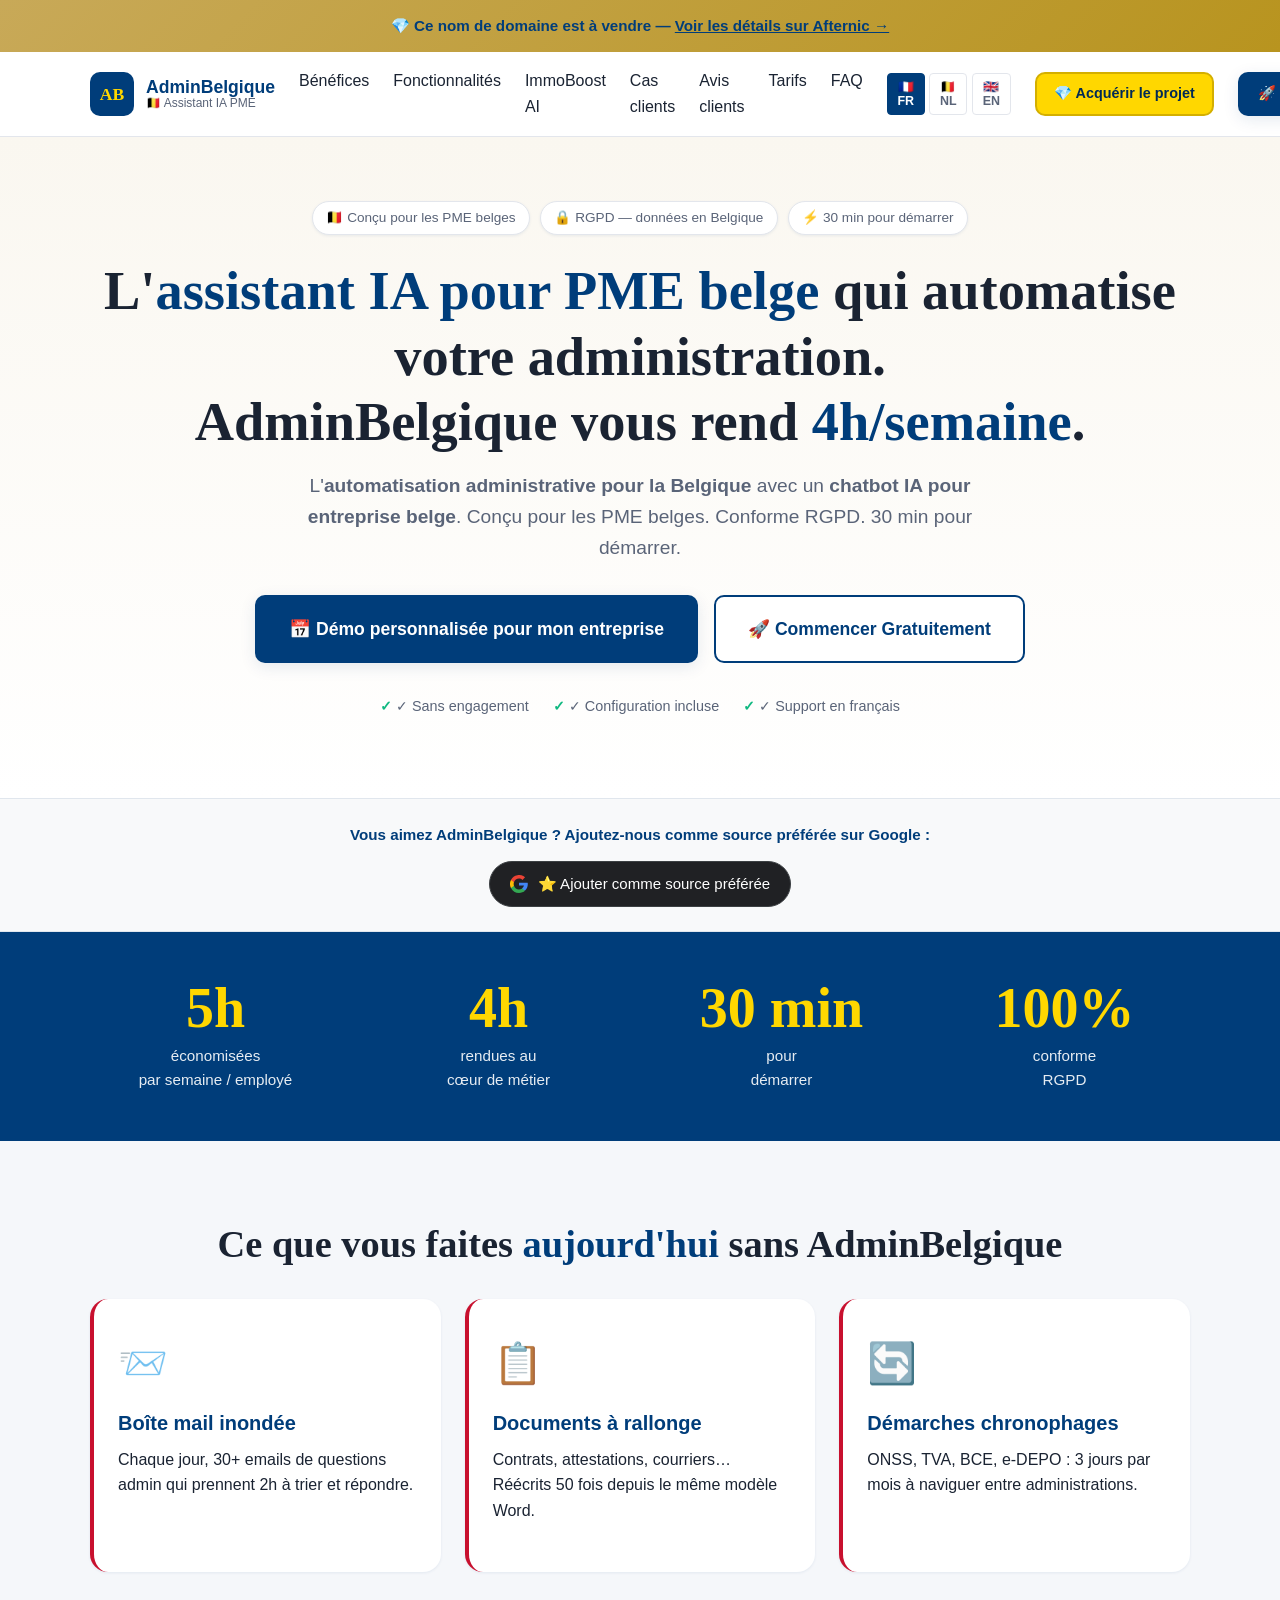
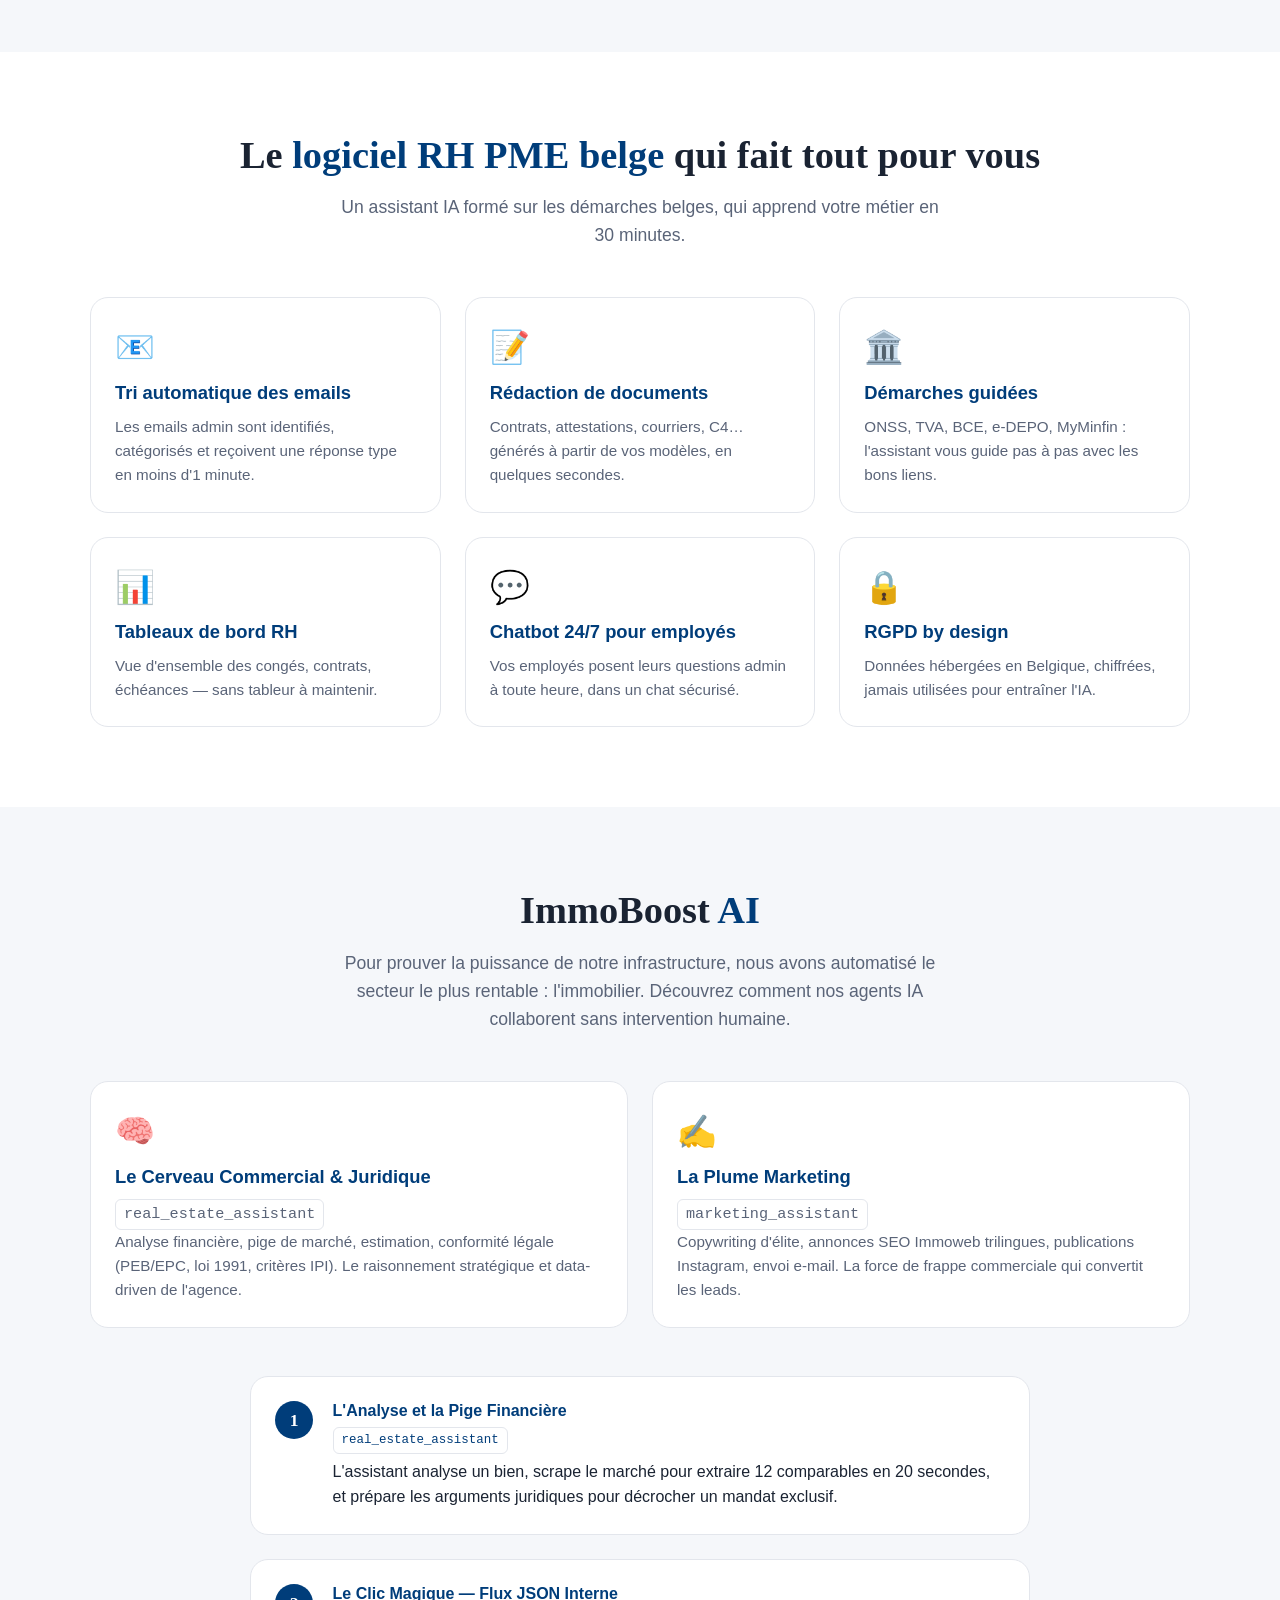
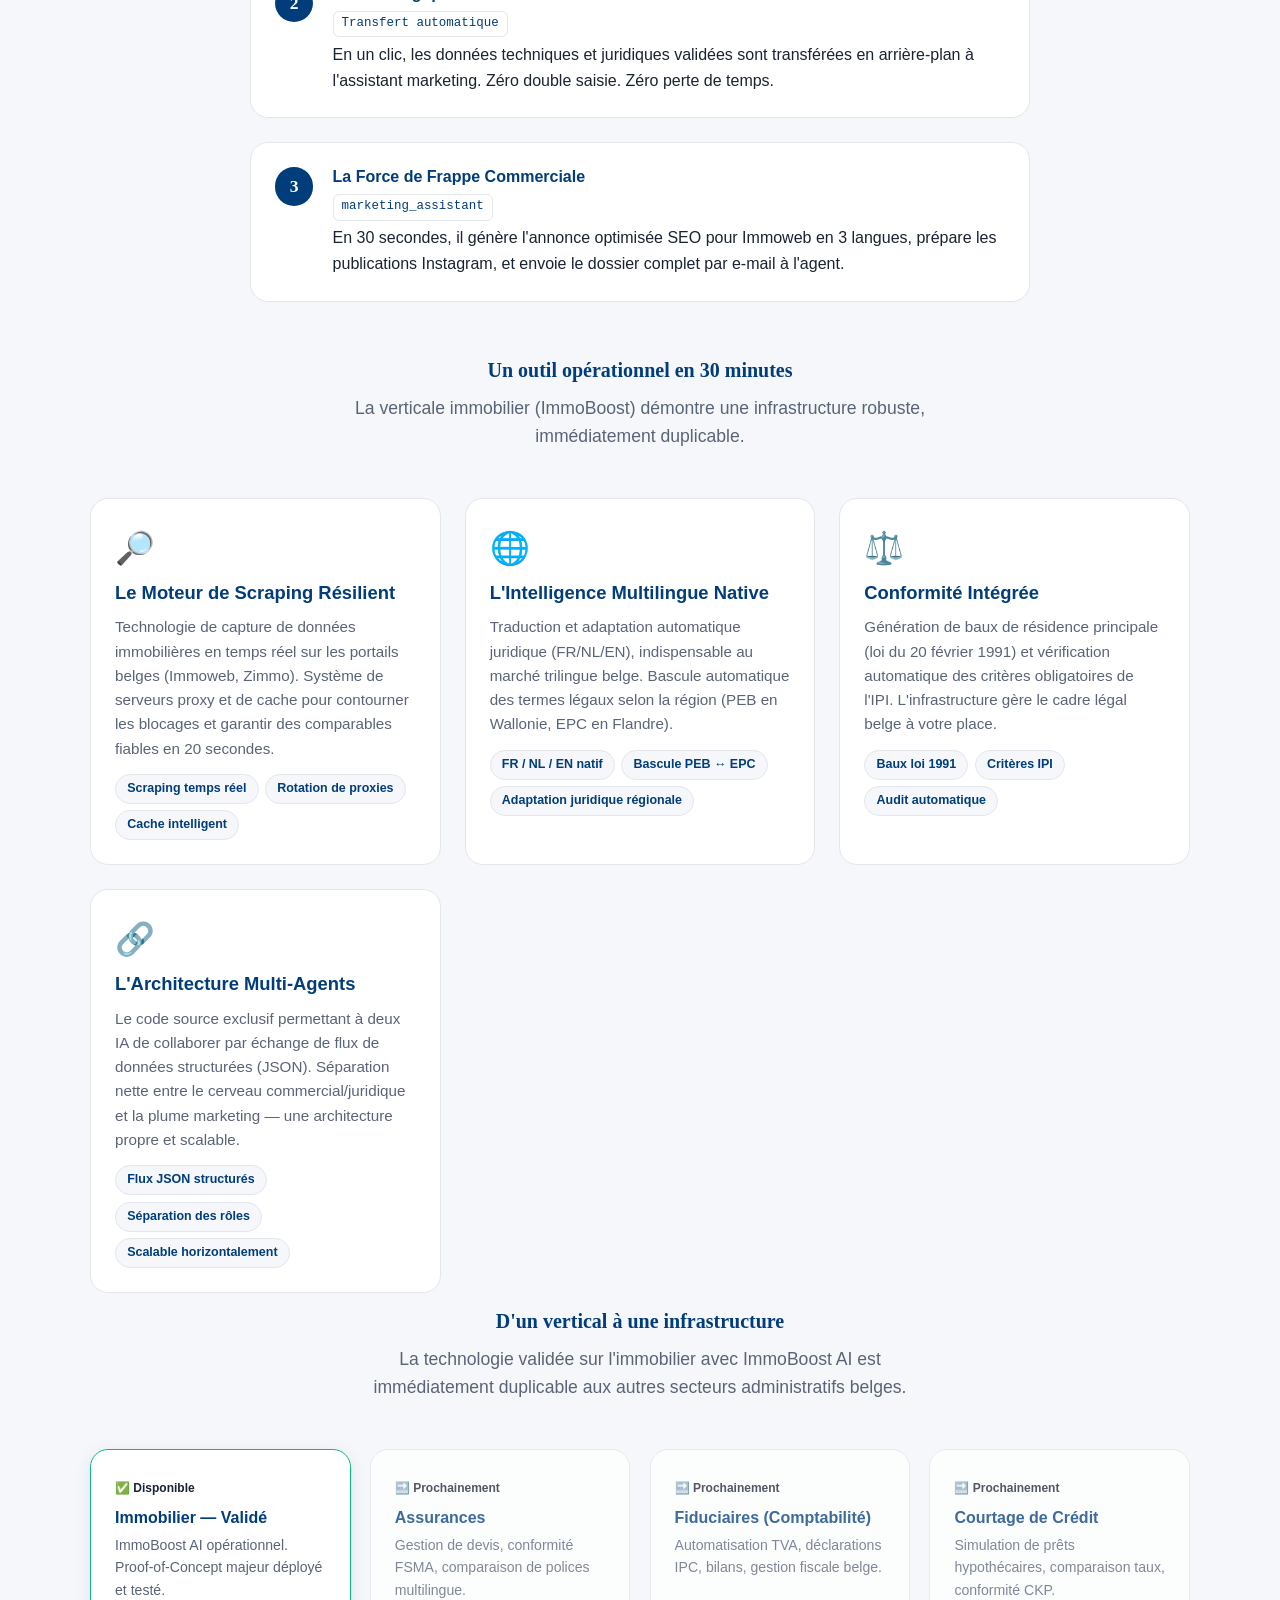
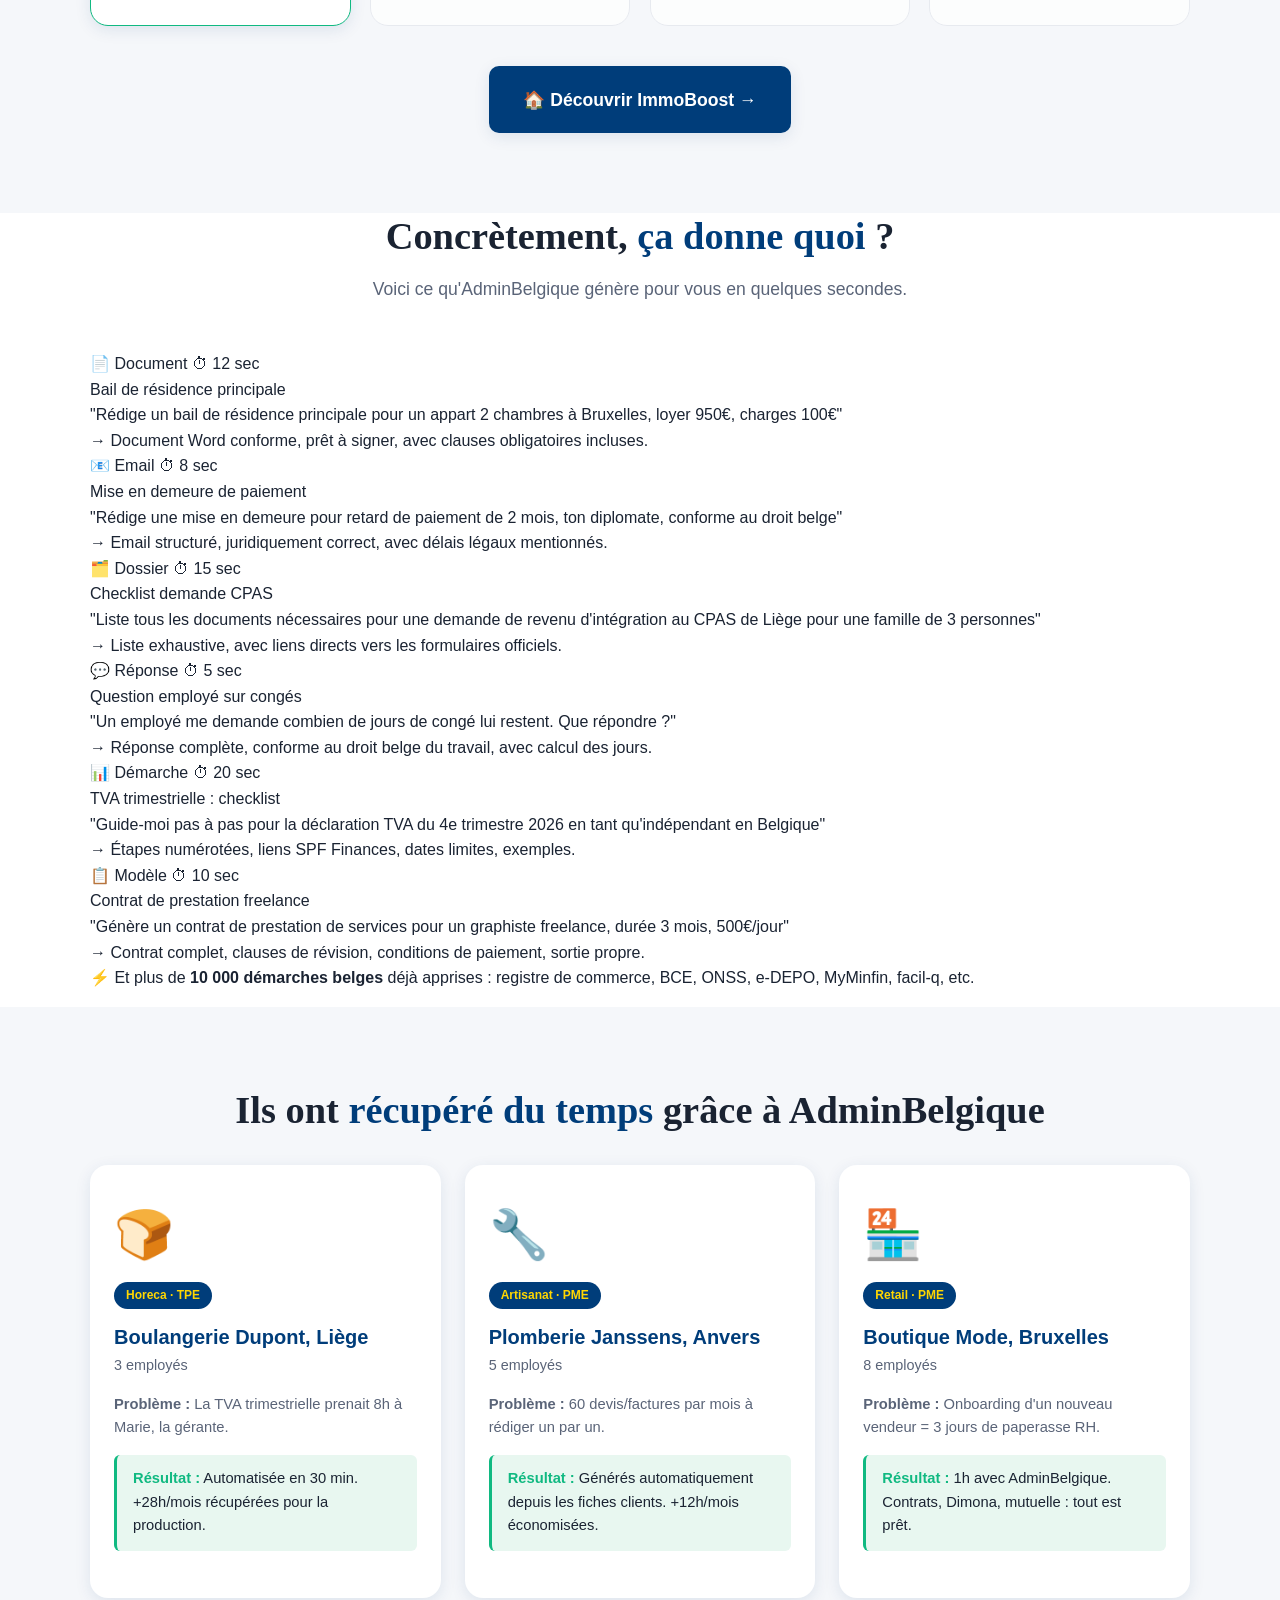
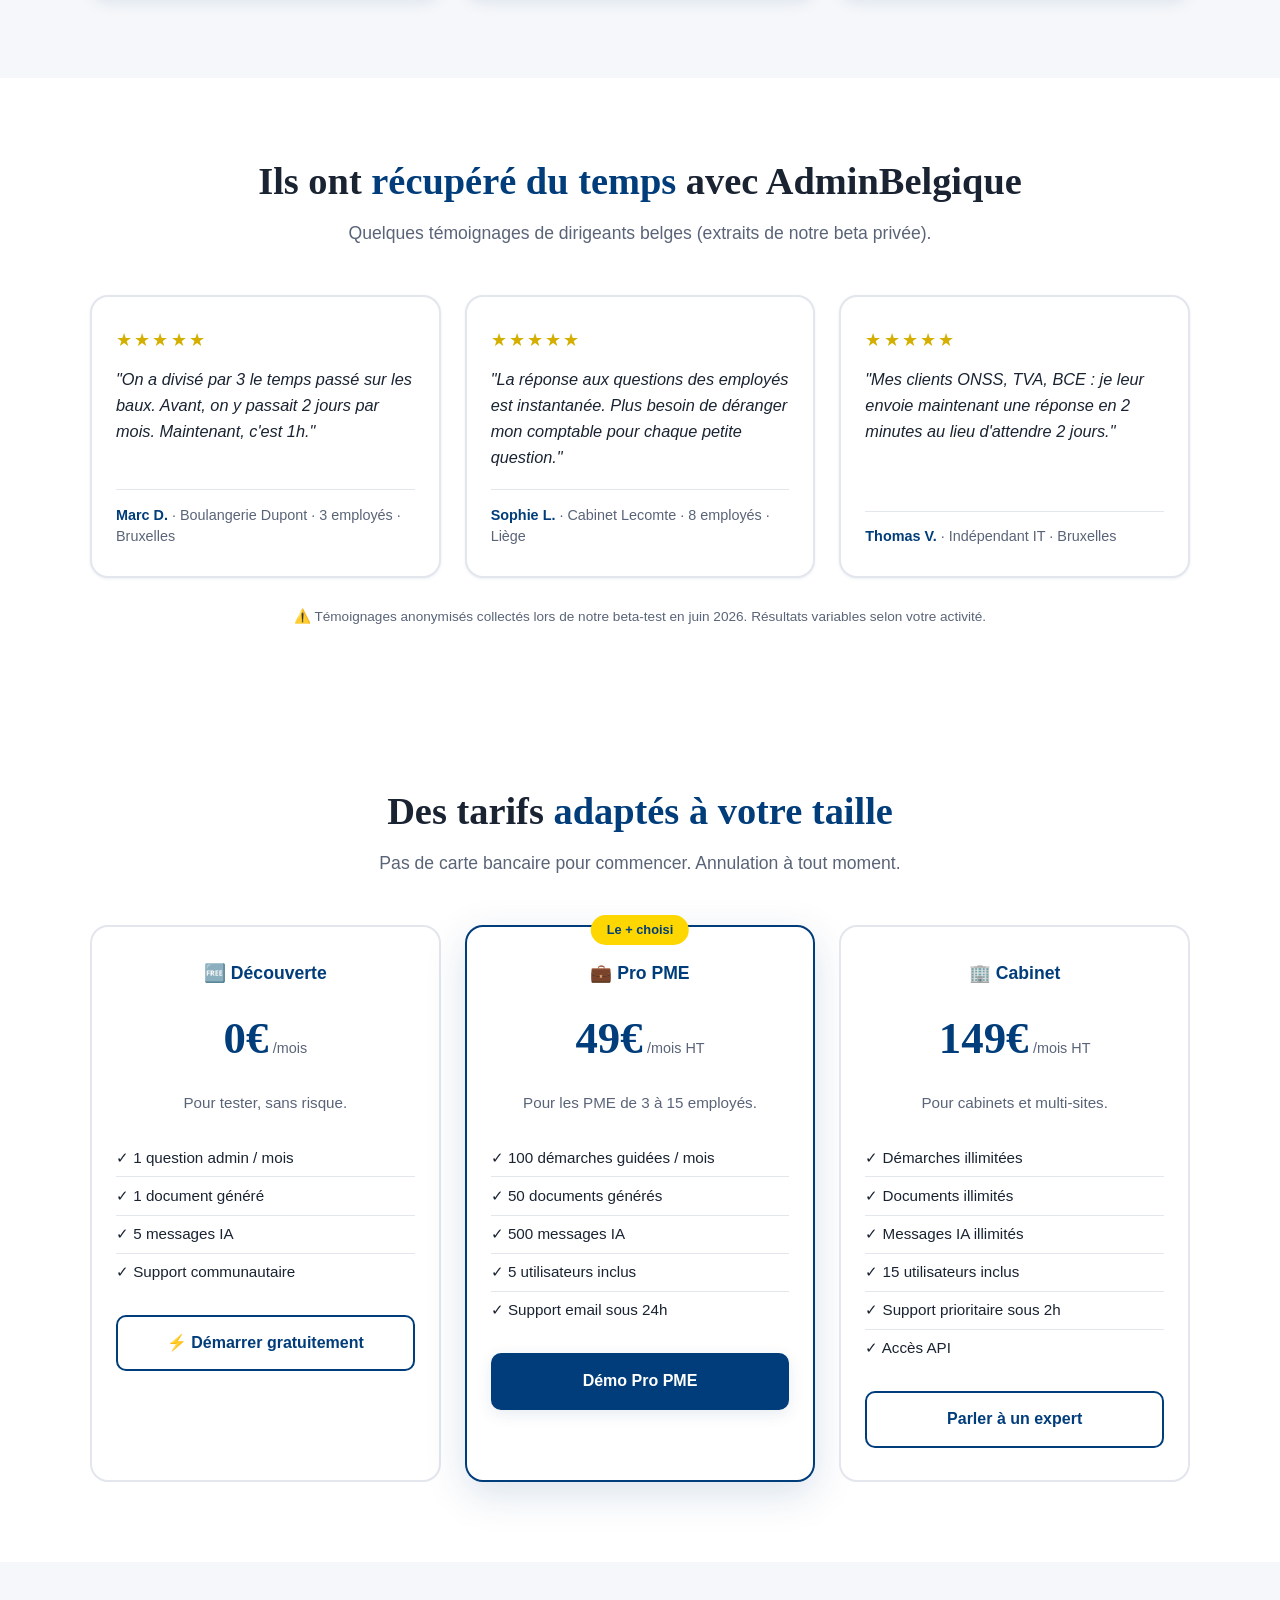
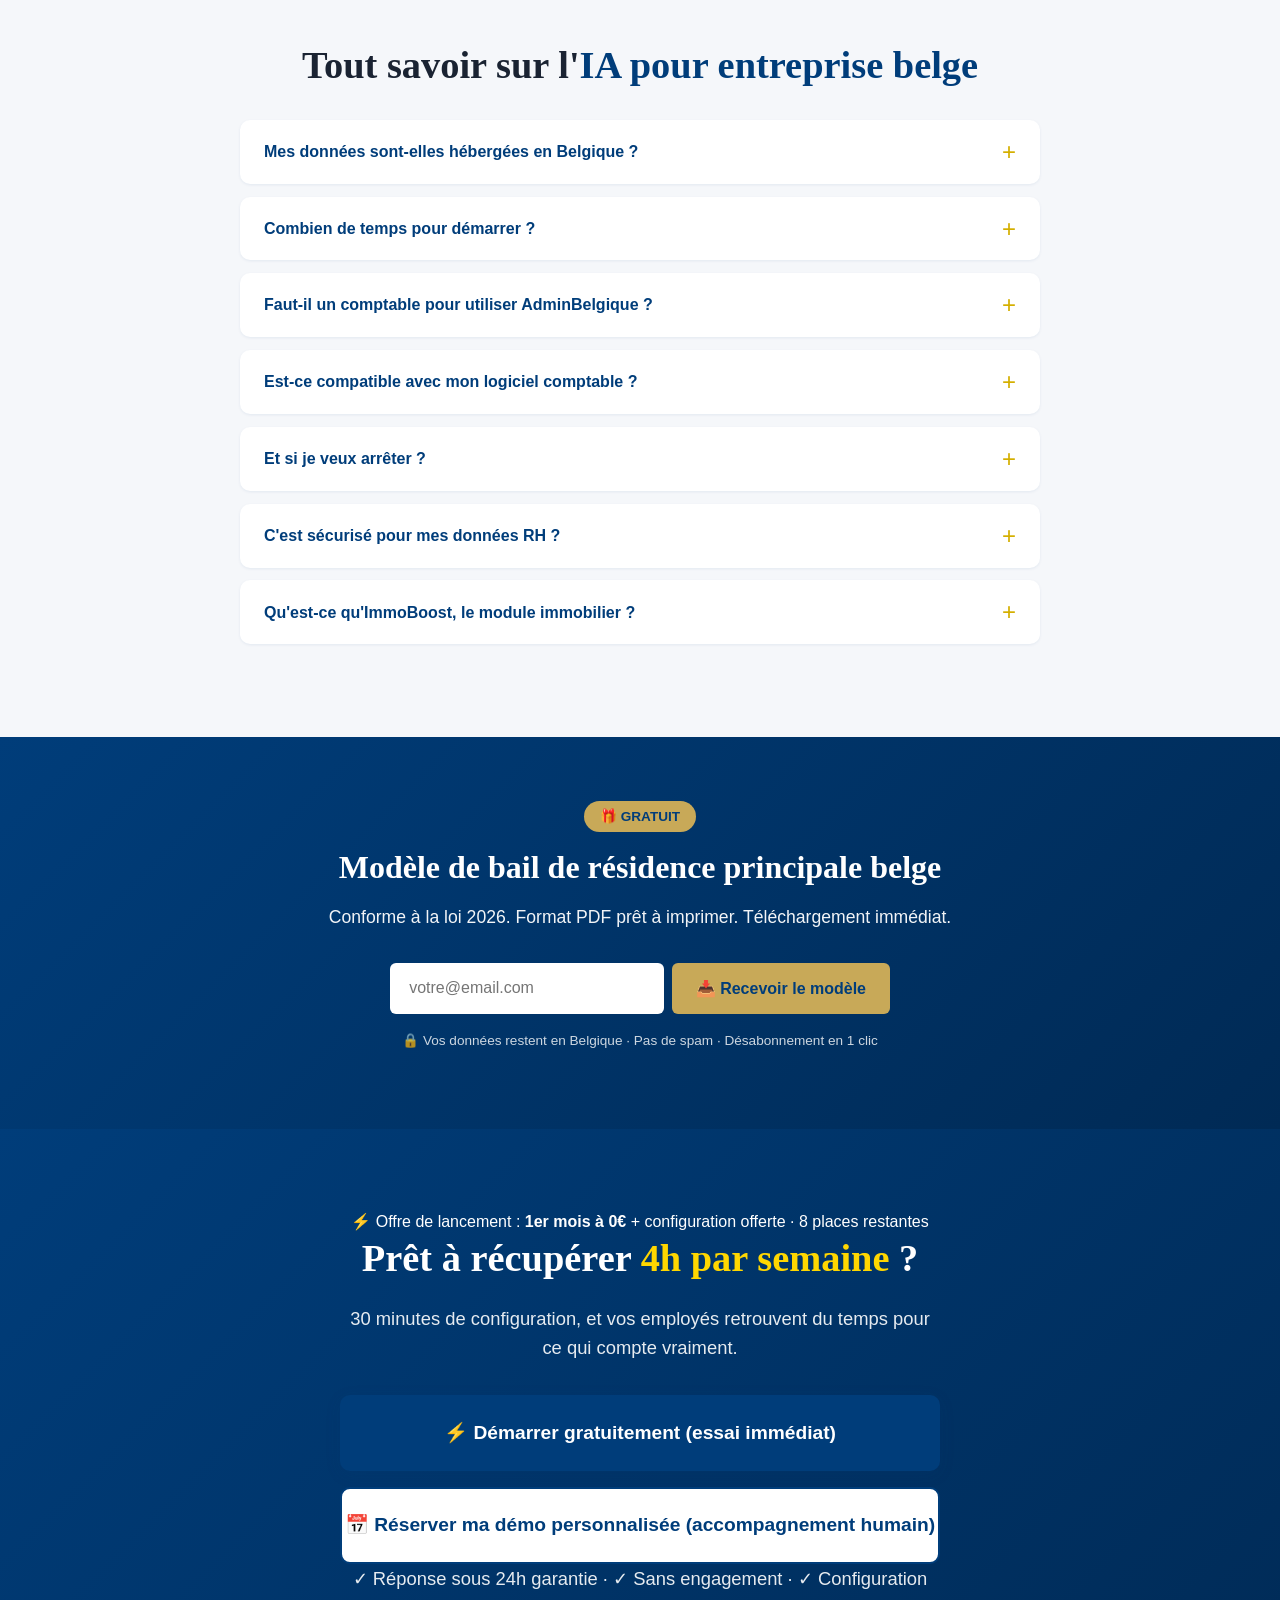
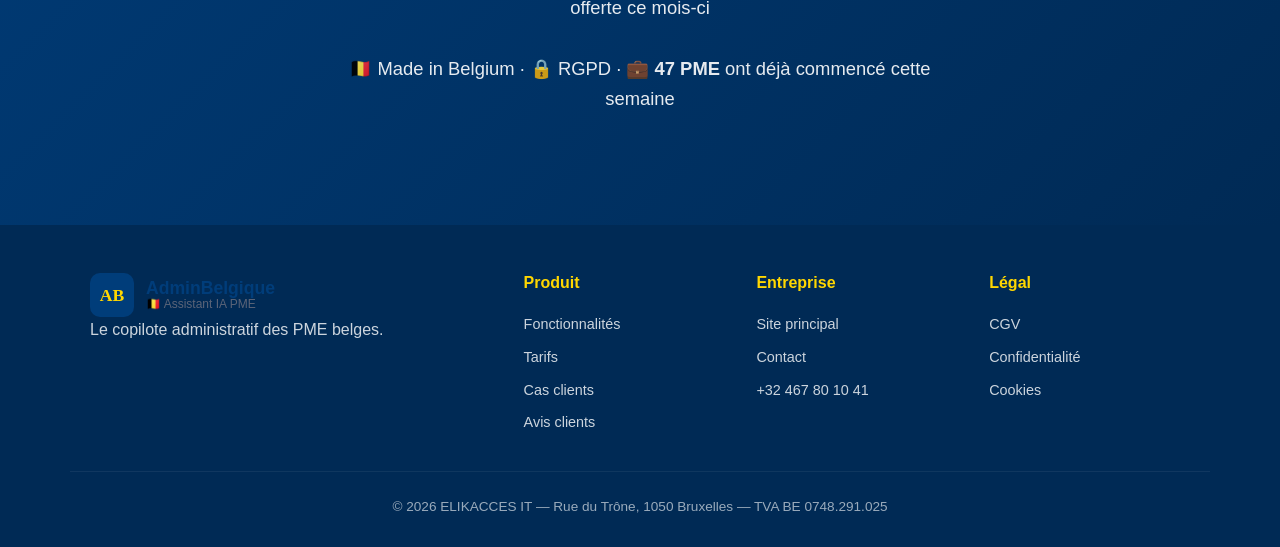
==== commit 849bb4c6: "Ajouter le bouton d'"'"'acquisition dans l'"'"'en-tête du site Co-authored-by: base44-builder[bot] <" ====
--- a/index.html
+++ b/index.html
@@ -37,6 +37,9 @@
   <link rel="icon" type="image/svg+xml" href="data:image/svg+xml,%3Csvg xmlns='http://www.w3.org/2000/svg' viewBox='0 0 100 100'%3E%3Crect width='100' height='100' rx='20' fill='%23003d7a'/%3E%3Ctext x='50' y='72' text-anchor='middle' font-family='Georgia,serif' font-weight='900' font-size='62' fill='%23ffd700'%3EAB%3C/text%3C/svg%3E">
   <link rel="stylesheet" href="style.css">
 
+  <!-- Analytics sans cookies (Plausible) — créez le site « adminbelgique.com » dans votre compte Plausible pour voir les statistiques. -->
+  <script defer data-domain="adminbelgique.com" src="https://plausible.io/js/script.js"></script>
+
   <!-- JSON-LD: Organization -->
   <script type="application/ld+json">
   {
@@ -223,9 +226,8 @@
 <body>
 
 <!-- ===== BANDEAU "À VENDRE" ===== -->
-<div class="sale-banner" style="background: linear-gradient(135deg, #c8a958, #b8941f); color: #003d7a; padding: 14px 20px; text-align: center; font-weight: 700; font-size: 0.95rem; box-shadow: 0 2px 8px rgba(0,0,0,0.1); position: relative; z-index: 100;">
-  <span class="sale-banner-text">💎 Ce nom de domaine est à vendre — <a href="https://www.afternic.com/domain/adminbelgique.com" target="_blank" rel="noopener" style="color: #003d7a; text-decoration: underline; font-weight: 800;">Voir les détails sur Afternic →</a></span>
-  <a class="sale-banner-acquisition" href="/acquisition">Voir l’offre d’acquisition →</a>
+<div style="background: linear-gradient(135deg, #c8a958, #b8941f); color: #003d7a; padding: 14px 20px; text-align: center; font-weight: 700; font-size: 0.95rem; box-shadow: 0 2px 8px rgba(0,0,0,0.1); position: relative; z-index: 100;">
+  💎 Ce nom de domaine est à vendre — <a href="https://www.afternic.com/domain/adminbelgique.com" target="_blank" rel="noopener" style="color: #003d7a; text-decoration: underline; font-weight: 800;">Voir les détails sur Afternic →</a>
 </div>
 
 <!-- ===== HEADER ===== -->
@@ -238,22 +240,27 @@
         <span class="logo-tag">🇧🇪 Assistant IA PME</span>
       </span>
     </a>
-    <nav class="nav">
+    <nav class="nav" id="siteNav">
       <a href="#benefices">Bénéfices</a>
       <a href="#fonctionnalites" data-i18n="nav.features">Fonctionnalités</a>
       <a href="#immoboost">ImmoBoost AI</a>
       <a href="#cas-clients" data-i18n="nav.cases">Cas clients</a>
+      <a href="avis.html">Avis clients</a>
       <a href="#tarifs" data-i18n="nav.pricing">Tarifs</a>
       <a href="#faq" data-i18n="nav.faq">FAQ</a>
     </nav>
+    <button class="nav-toggle" type="button" aria-label="Ouvrir le menu" aria-expanded="false" aria-controls="siteNav">☰</button>
     <div class="lang-switcher">
       <button data-lang="fr" class="active" aria-label="Français">🇫🇷 FR</button>
       <button data-lang="nl" aria-label="Nederlands">🇧🇪 NL</button>
       <button data-lang="en" aria-label="English">🇬🇧 EN</button>
     </div>
+    <a href="acquisition.html" class="btn btn-secondary btn-sm btn-acq-nav">💎 Acquérir le projet</a>
     <a href="https://app.adminbelgique.com" class="btn btn-primary btn-sm" target="_blank">🚀 Commencer Gratuitement</a>
   </div>
 </header>
+
+<div class="i18n-notice" id="i18nNotice" hidden></div>
 
 <!-- ===== HERO ===== -->
 <section class="hero">
@@ -734,7 +741,7 @@
     <p style="font-size: 1.1rem; margin-bottom: 2rem; opacity: .95;">Conforme à la loi 2026. Format PDF prêt à imprimer. Téléchargement immédiat.</p>
     <div class="leadmagnet-form-wrap" id="leadmagnetForm">
       <form id="leadmagnetFormEl" style="display: flex; gap: .5rem; max-width: 500px; margin: 0 auto; flex-wrap: wrap; justify-content: center;">
-        <input type="email" id="leadmagnetEmail" placeholder="votre@email.com" required style="flex: 1; min-width: 250px; padding: 1rem 1.2rem; border: none; border-radius: 6px; font-size: 1rem; font-family: inherit;">
+        <input type="email" id="leadmagnetEmail" name="email" placeholder="votre@email.com" required style="flex: 1; min-width: 250px; padding: 1rem 1.2rem; border: none; border-radius: 6px; font-size: 1rem; font-family: inherit;">
         <button type="submit" style="background: #c8a958; color: #003d7a; border: none; padding: 1rem 1.5rem; border-radius: 6px; font-weight: 700; cursor: pointer; font-size: 1rem; font-family: inherit;">📥 Recevoir le modèle</button>
       </form>
       <p style="font-size: .85rem; margin-top: 1rem; opacity: .8;">🔒 Vos données restent en Belgique · Pas de spam · Désabonnement en 1 clic</p>
@@ -758,7 +765,7 @@
     <p>30 minutes de configuration, et vos employés retrouvent du temps pour ce qui compte vraiment.</p>
     <div class="cta-buttons">
       <a href="https://app.adminbelgique.com/" class="btn btn-primary btn-xl">⚡ Démarrer gratuitement (essai immédiat)</a>
-      <a href="http://www.adminbelgique.com/" class="btn btn-secondary btn-xl">📅 Réserver ma démo personnalisée (accompagnement humain)</a>
+      <a href="https://wa.me/32467801041?text=Bonjour%2C%20je%20souhaite%20une%20d%C3%A9mo%20personnalis%C3%A9e%20AdminBelgique%20pour%20mon%20entreprise" class="btn btn-secondary btn-xl" target="_blank" rel="noopener">📅 Réserver ma démo personnalisée (accompagnement humain)</a>
     </div>
     <p class="cta-final-sub" data-i18n="cta.sub">✓ Réponse sous 24h garantie · ✓ Sans engagement · ✓ Configuration offerte ce mois-ci</p>
     <p class="cta-final-trust">🇧🇪 Made in Belgium · 🔒 RGPD · 💼 <strong>47 PME</strong> ont déjà commencé cette semaine</p>
@@ -783,10 +790,11 @@
       <a href="#fonctionnalites">Fonctionnalités</a>
       <a href="#tarifs">Tarifs</a>
       <a href="#cas-clients">Cas clients</a>
+      <a href="avis.html">Avis clients</a>
     </div>
     <div class="footer-col">
       <h4>Entreprise</h4>
-      <a href="http://www.adminbelgique.com/">Site principal</a>
+      <a href="https://adminbelgique.com/">Site principal</a>
       <a href="mailto:elikaccesit@gmail.com">Contact</a>
       <a href="tel:+32467801041">+32 467 80 10 41</a>
     </div>
@@ -816,11 +824,12 @@
       <li><strong>Documents générés</strong> — Un nouveau contrat ? Généré en 30 sec depuis vos modèles.</li>
     </ol>
     <p class="modal-cta-text">Convaincu ? Réservez une démo personnalisée :</p>
-    <a href="http://www.adminbelgique.com/" class="btn btn-primary btn-block">📅 Réserver ma démo</a>
+    <a href="https://wa.me/32467801041?text=Bonjour%2C%20je%20souhaite%20une%20d%C3%A9mo%20personnalis%C3%A9e%20AdminBelgique%20pour%20mon%20entreprise" class="btn btn-primary btn-block" target="_blank" rel="noopener">📅 Réserver ma démo</a>
   </div>
 </div>
 
 <script src="i18n.js"></script>
+  <script src="nav.js"></script>
   <script src="script.js"></script>
 </body>
 </html>
--- a/style.css
+++ b/style.css
@@ -100,41 +100,6 @@
 .cta-buttons .btn { width: 100%; }
 .btn-block { display: flex; width: 100%; }
 
-/* ===== Sale banner ===== */
-.sale-banner {
-  display: flex;
-  align-items: center;
-  justify-content: center;
-  flex-wrap: wrap;
-  gap: 1rem;
-}
-.sale-banner-text { flex: 1 1 24rem; }
-.sale-banner-acquisition {
-  display: inline-flex;
-  align-items: center;
-  justify-content: center;
-  min-height: 48px;
-  padding: .75rem 1.25rem;
-  border: 2px solid var(--color-white);
-  border-radius: var(--radius-md);
-  background: var(--color-navy);
-  color: var(--color-white);
-  font-size: 1rem;
-  font-weight: 800;
-  box-shadow: var(--shadow-md);
-}
-.sale-banner-acquisition:hover {
-  background: var(--color-navy-dark);
-  color: var(--color-white);
-}
-.sale-banner-acquisition:focus-visible {
-  outline: 3px solid var(--color-navy-dark);
-  outline-offset: 3px;
-}
-@media (max-width: 600px) {
-  .sale-banner-acquisition { width: 100%; }
-}
-
 /* ===== Header ===== */
 .site-header {
   position: sticky;
@@ -171,6 +136,29 @@
 .nav { display: flex; gap: 1.5rem; }
 .nav a { color: var(--color-text); font-weight: 500; }
 .nav a:hover { color: var(--color-navy); }
+.nav a.active { color: var(--color-navy); font-weight: 700; }
+.nav-toggle {
+  display: none;
+  background: none;
+  border: 2px solid var(--color-border);
+  border-radius: var(--radius-sm);
+  color: var(--color-navy);
+  font-size: 1.25rem;
+  line-height: 1;
+  padding: .4rem .6rem;
+  cursor: pointer;
+}
+.nav-toggle:hover { border-color: var(--color-navy); }
+
+/* ===== Bandeau traduction partielle ===== */
+.i18n-notice {
+  background: #fff8e1;
+  border-bottom: 1px solid #f0dfa8;
+  color: #6b5a1e;
+  font-size: .85rem;
+  text-align: center;
+  padding: .6rem 1.25rem;
+}
 
 /* ===== Hero ===== */
 .hero {
@@ -312,6 +300,120 @@
 }
 .case-result strong { color: var(--color-success); }
 
+/* ===== Testimonials / Avis ===== */
+.testimonials { padding: 5rem 0; }
+.testimonials-grid {
+  display: grid;
+  grid-template-columns: repeat(auto-fit, minmax(280px, 1fr));
+  gap: 1.5rem;
+  margin-top: 2rem;
+}
+.testimonial-card {
+  display: flex;
+  flex-direction: column;
+  background: var(--color-white);
+  border: 2px solid var(--color-border);
+  border-radius: var(--radius-lg);
+  padding: 1.75rem 1.5rem;
+  box-shadow: var(--shadow-sm);
+}
+.testimonial-stars {
+  color: var(--color-gold-dark);
+  font-size: 1.15rem;
+  letter-spacing: .12em;
+  margin-bottom: .7rem;
+}
+.testimonial-quote { font-style: italic; font-size: 1.02rem; margin: 0 0 1.2rem; }
+.testimonial-author {
+  margin-top: auto;
+  border-top: 1px solid var(--color-border);
+  padding-top: .9rem;
+  font-size: .9rem;
+  color: var(--color-text-muted);
+  line-height: 1.5;
+}
+.testimonial-author strong { color: var(--color-navy); }
+.testimonials-disclaimer {
+  text-align: center;
+  font-size: .85rem;
+  color: var(--color-text-muted);
+  max-width: 700px;
+  margin: 1.75rem auto 0;
+}
+
+/* ===== Page hero (pages internes) ===== */
+.page-hero {
+  padding: 3.5rem 0 2.75rem;
+  background: var(--color-cream);
+  border-bottom: 1px solid var(--color-border);
+  text-align: center;
+}
+.page-hero h1 { margin-bottom: .5rem; }
+.page-hero .section-sub { margin-bottom: 0; }
+
+/* ===== Bloc avis Google ===== */
+.google-reviews { padding: 4rem 0; background: var(--color-bg-soft); }
+.google-review-card {
+  max-width: 720px;
+  margin: 0 auto;
+  background: var(--color-white);
+  border: 2px solid var(--color-border);
+  border-radius: var(--radius-lg);
+  padding: 2.5rem 2rem;
+  text-align: center;
+  box-shadow: var(--shadow-md);
+}
+.google-review-card svg { display: block; margin: 0 auto .8rem; }
+.google-review-card h3 { font-size: 1.2rem; }
+.google-review-card p { color: var(--color-text-muted); max-width: 520px; margin: 0 auto 1.5rem; }
+.google-review-stars {
+  color: var(--color-gold-dark);
+  letter-spacing: .2em;
+  font-size: 1.2rem;
+  margin-bottom: 1rem;
+}
+.review-steps {
+  display: grid;
+  grid-template-columns: repeat(auto-fit, minmax(170px, 1fr));
+  gap: 1rem;
+  list-style: none;
+  padding: 0;
+  margin: 0 0 1.75rem;
+  text-align: left;
+}
+.review-steps li {
+  background: var(--color-bg-soft);
+  border-radius: var(--radius-md);
+  padding: 1rem .9rem;
+  font-size: .9rem;
+  color: var(--color-text-muted);
+}
+.review-step-num {
+  display: inline-flex;
+  align-items: center;
+  justify-content: center;
+  width: 26px;
+  height: 26px;
+  border-radius: 50%;
+  background: var(--color-navy);
+  color: var(--color-gold);
+  font-weight: 700;
+  font-size: .85rem;
+  margin-bottom: .5rem;
+}
+.review-steps strong { display: block; color: var(--color-navy); margin-bottom: .2rem; }
+.review-note {
+  font-size: .82rem;
+  color: var(--color-text-muted);
+  margin: 1rem auto 0;
+  max-width: 520px;
+}
+
+@media (max-width: 768px) {
+  .page-hero { padding: 2.5rem 0 2rem; }
+  .google-review-card { padding: 2rem 1.25rem; }
+}
+
 /* ===== Pricing ===== */
 .pricing { padding: 5rem 0; }
 .pricing-grid {
@@ -427,6 +529,31 @@
 .cta-final h2 .hl { color: var(--color-gold); }
 .cta-final p { font-size: 1.15rem; opacity: .9; max-width: 600px; margin: 0 auto 2rem; }
 .cta-final-trust { margin-top: 1.5rem; font-size: .9rem; opacity: .7; }
+
+/* ===== Page acquisition (/acquisition) ===== */
+.acquisition-cta {
+  padding: 4rem 0 5rem;
+  background: linear-gradient(135deg, var(--color-navy) 0%, var(--color-navy-dark) 100%);
+  color: var(--color-white);
+  text-align: center;
+}
+.acquisition-cta h2 { color: var(--color-gold); }
+.acquisition-cta p { font-size: 1.1rem; opacity: .9; max-width: 640px; margin: 0 auto 2rem; }
+.btn-acquisition {
+  max-width: 100%;
+  background: var(--color-gold);
+  color: var(--color-navy-dark);
+  font-weight: 800;
+  font-size: clamp(1rem, 2.2vw, 1.3rem);
+  padding: 1.35rem 2.2rem;
+  border-radius: var(--radius-md);
+  box-shadow: var(--shadow-lg);
+  white-space: normal;
+  line-height: 1.3;
+  text-align: center;
+}
+.btn-acquisition:hover { background: var(--color-gold-dark); color: var(--color-navy-dark); transform: translateY(-2px); box-shadow: var(--shadow-lg); }
+.acquisition-trust { margin-top: 1.5rem; font-size: .9rem; opacity: .75; }
 
 /* ===== Footer ===== */
 .site-footer {
@@ -514,7 +641,23 @@
 
 /* ===== Responsive ===== */
 @media (max-width: 768px) {
-  .nav { display: none; }
+  .nav-toggle { display: inline-flex; align-items: center; justify-content: center; }
+  .nav {
+    position: absolute;
+    top: 100%;
+    left: 0;
+    right: 0;
+    display: none;
+    flex-direction: column;
+    gap: 0;
+    background: var(--color-white);
+    border-bottom: 1px solid var(--color-border);
+    box-shadow: var(--shadow-md);
+    padding: .25rem 1.25rem .75rem;
+  }
+  .nav.open { display: flex; }
+  .nav a { padding: .75rem 0; border-bottom: 1px solid var(--color-border); }
+  .nav a:last-child { border-bottom: none; }
   .hero { padding: 2.5rem 0 3rem; }
   .hero-cta { flex-direction: column; align-items: stretch; }
   .hero-cta .btn { width: 100%; }
@@ -659,6 +802,24 @@
 .immoboost-roadmap-card h4 { color: var(--color-navy); font-size: 1rem; margin-bottom: .4rem; }
 .immoboost-roadmap-card p { font-size: .88rem; color: var(--color-text-muted); margin: 0; }
 
+/* ===== Pages légales ===== */
+.legal { padding: 3rem 0 5rem; }
+.legal .container { max-width: 820px; }
+.legal h2 { color: var(--color-navy); font-size: 1.25rem; margin-top: 2.5rem; }
+.legal p, .legal li { font-size: 1rem; }
+.legal ul { padding-left: 1.25rem; }
+.legal li { margin-bottom: .6rem; }
+.legal table { width: 100%; border-collapse: collapse; margin-top: 1rem; }
+.legal th, .legal td {
+  text-align: left;
+  padding: .7rem .8rem;
+  border-bottom: 1px solid var(--color-border);
+  font-size: .95rem;
+  vertical-align: top;
+}
+.legal th { color: var(--color-navy); }
+.legal-date { color: var(--color-text-muted); font-style: italic; }
+
 @media (max-width: 900px) {
   .immoboost-roadmap { grid-template-columns: repeat(2, 1fr); }
 }
@@ -666,3 +827,8 @@
   .immoboost-roadmap { grid-template-columns: 1fr; }
   .immoboost-step { flex-direction: column; }
 }
+
+/* Bouton d'en-tête vers la page acquisition */
+.btn-acq-nav { border-color: var(--color-gold-dark); background: var(--color-gold); color: var(--color-navy-dark); }
+.btn-acq-nav:hover { background: var(--color-gold-dark); color: var(--color-navy-dark); }
+@media (max-width: 768px) { .btn-acq-nav { display: none; } }
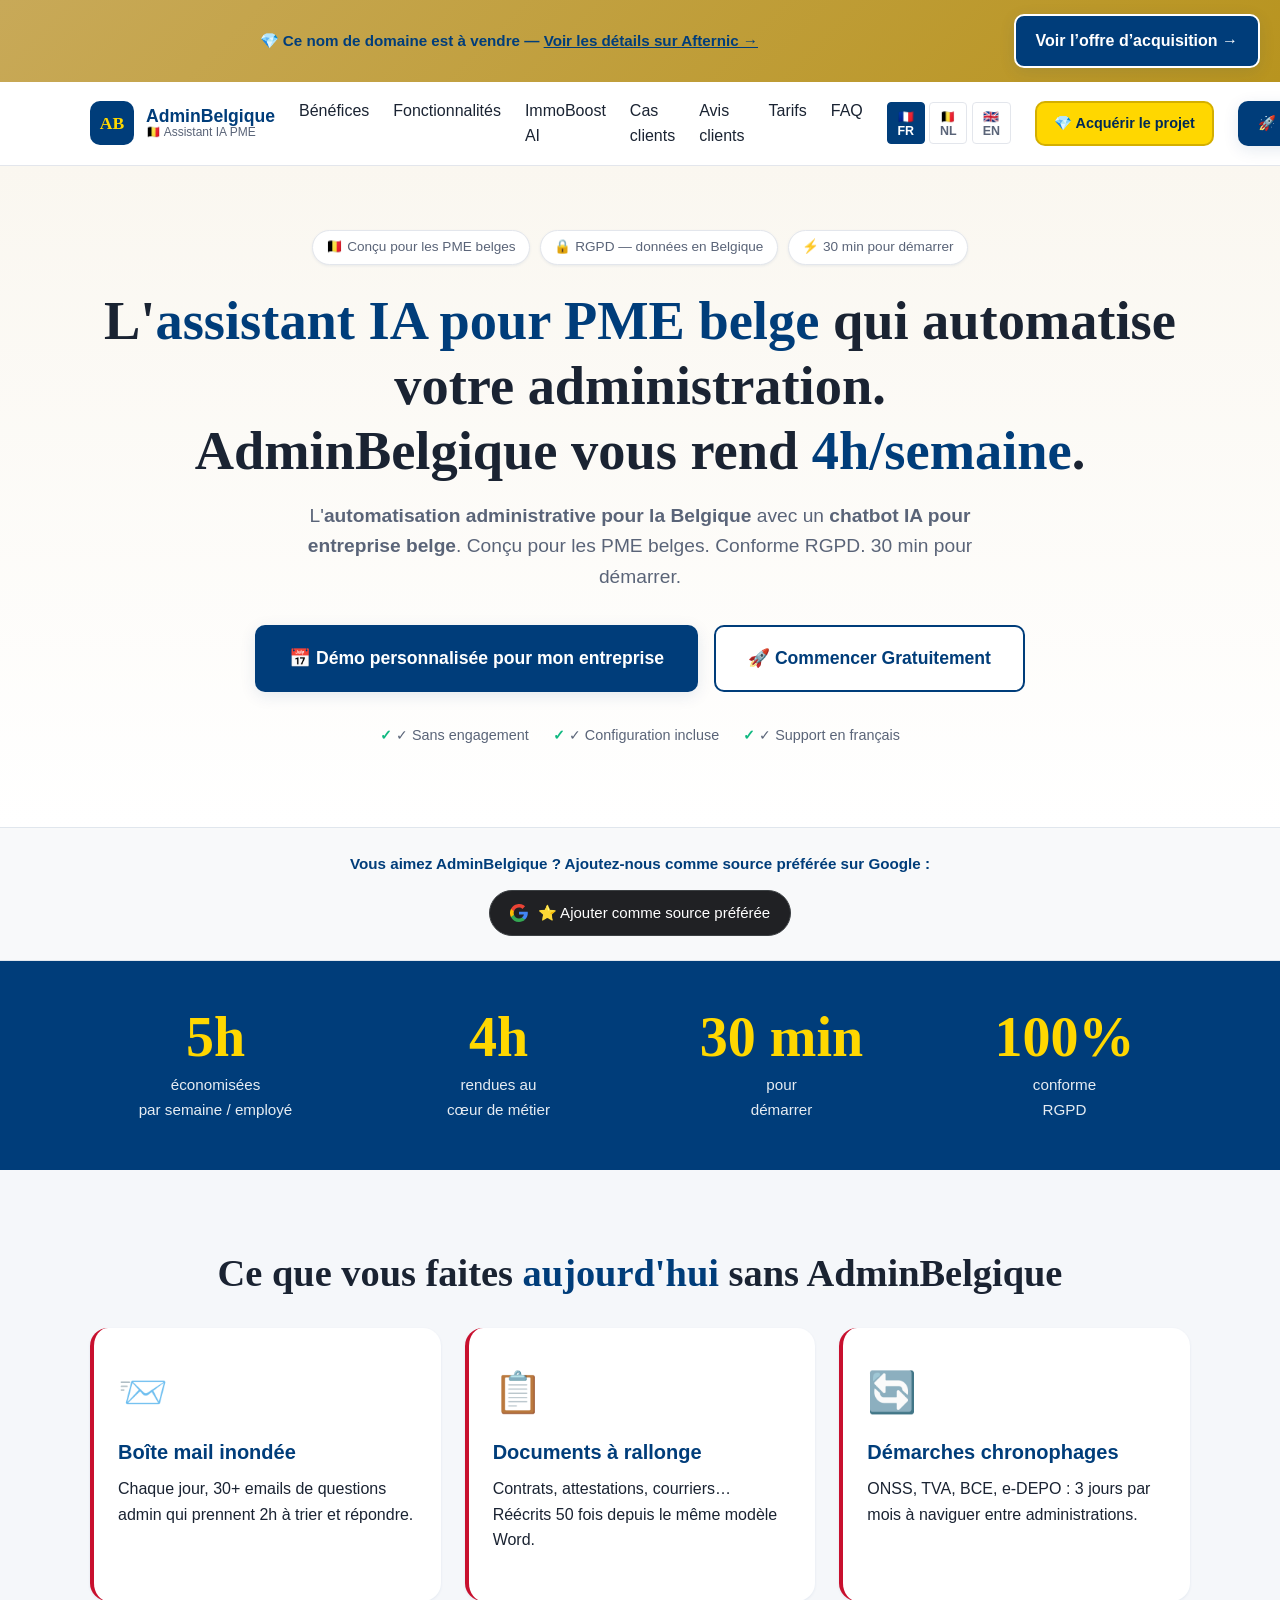
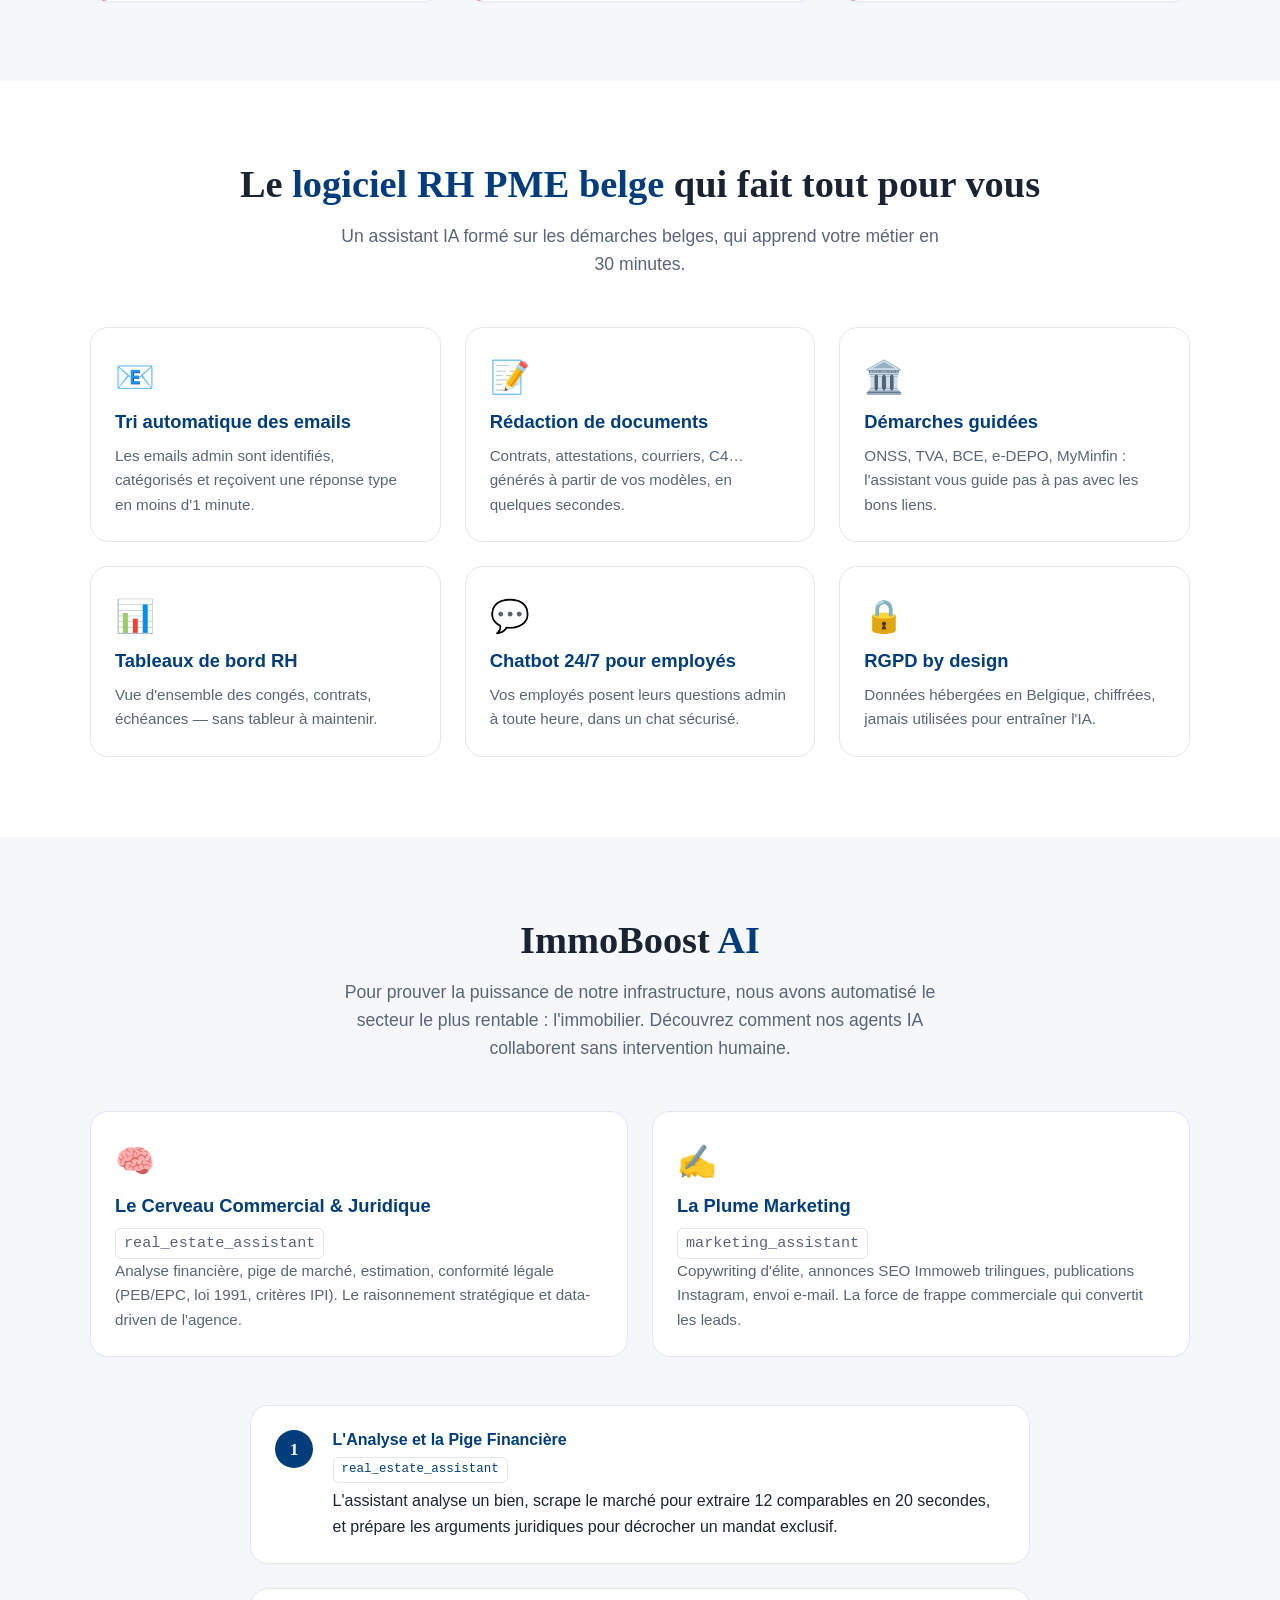
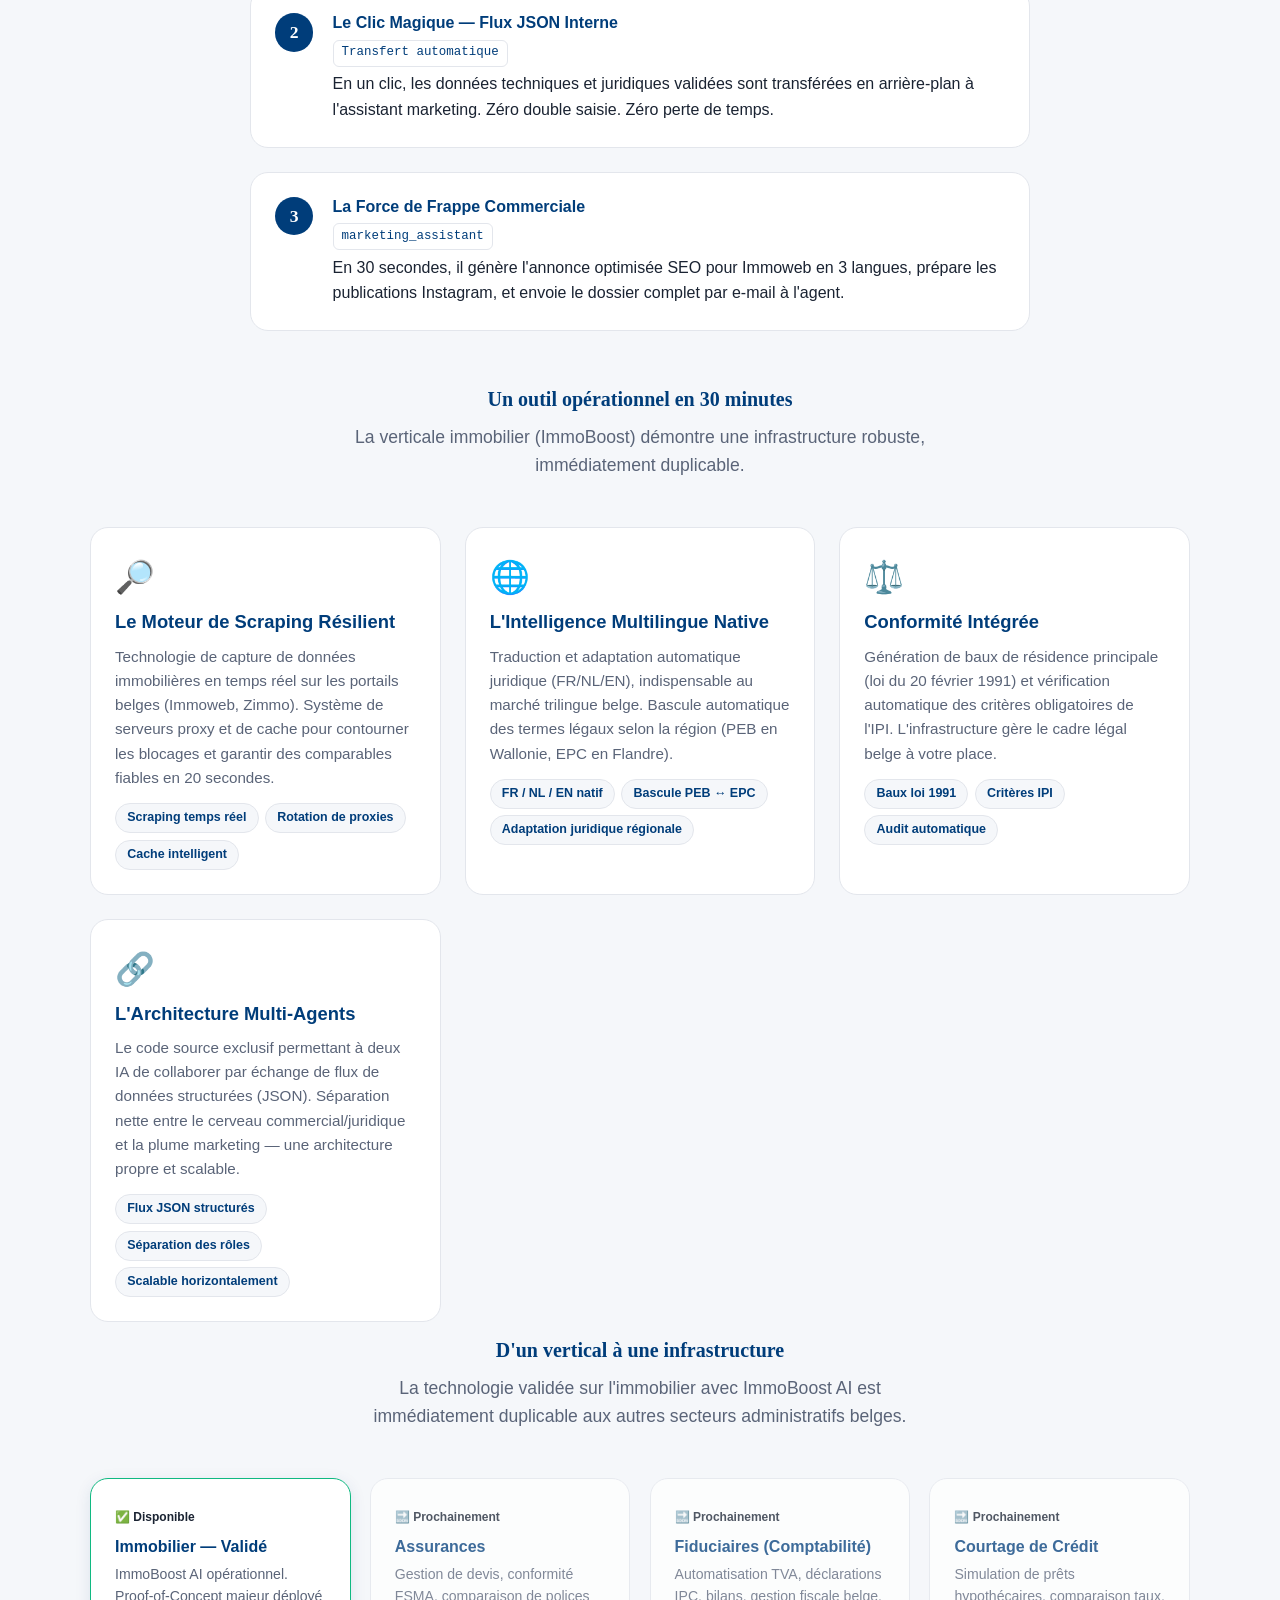
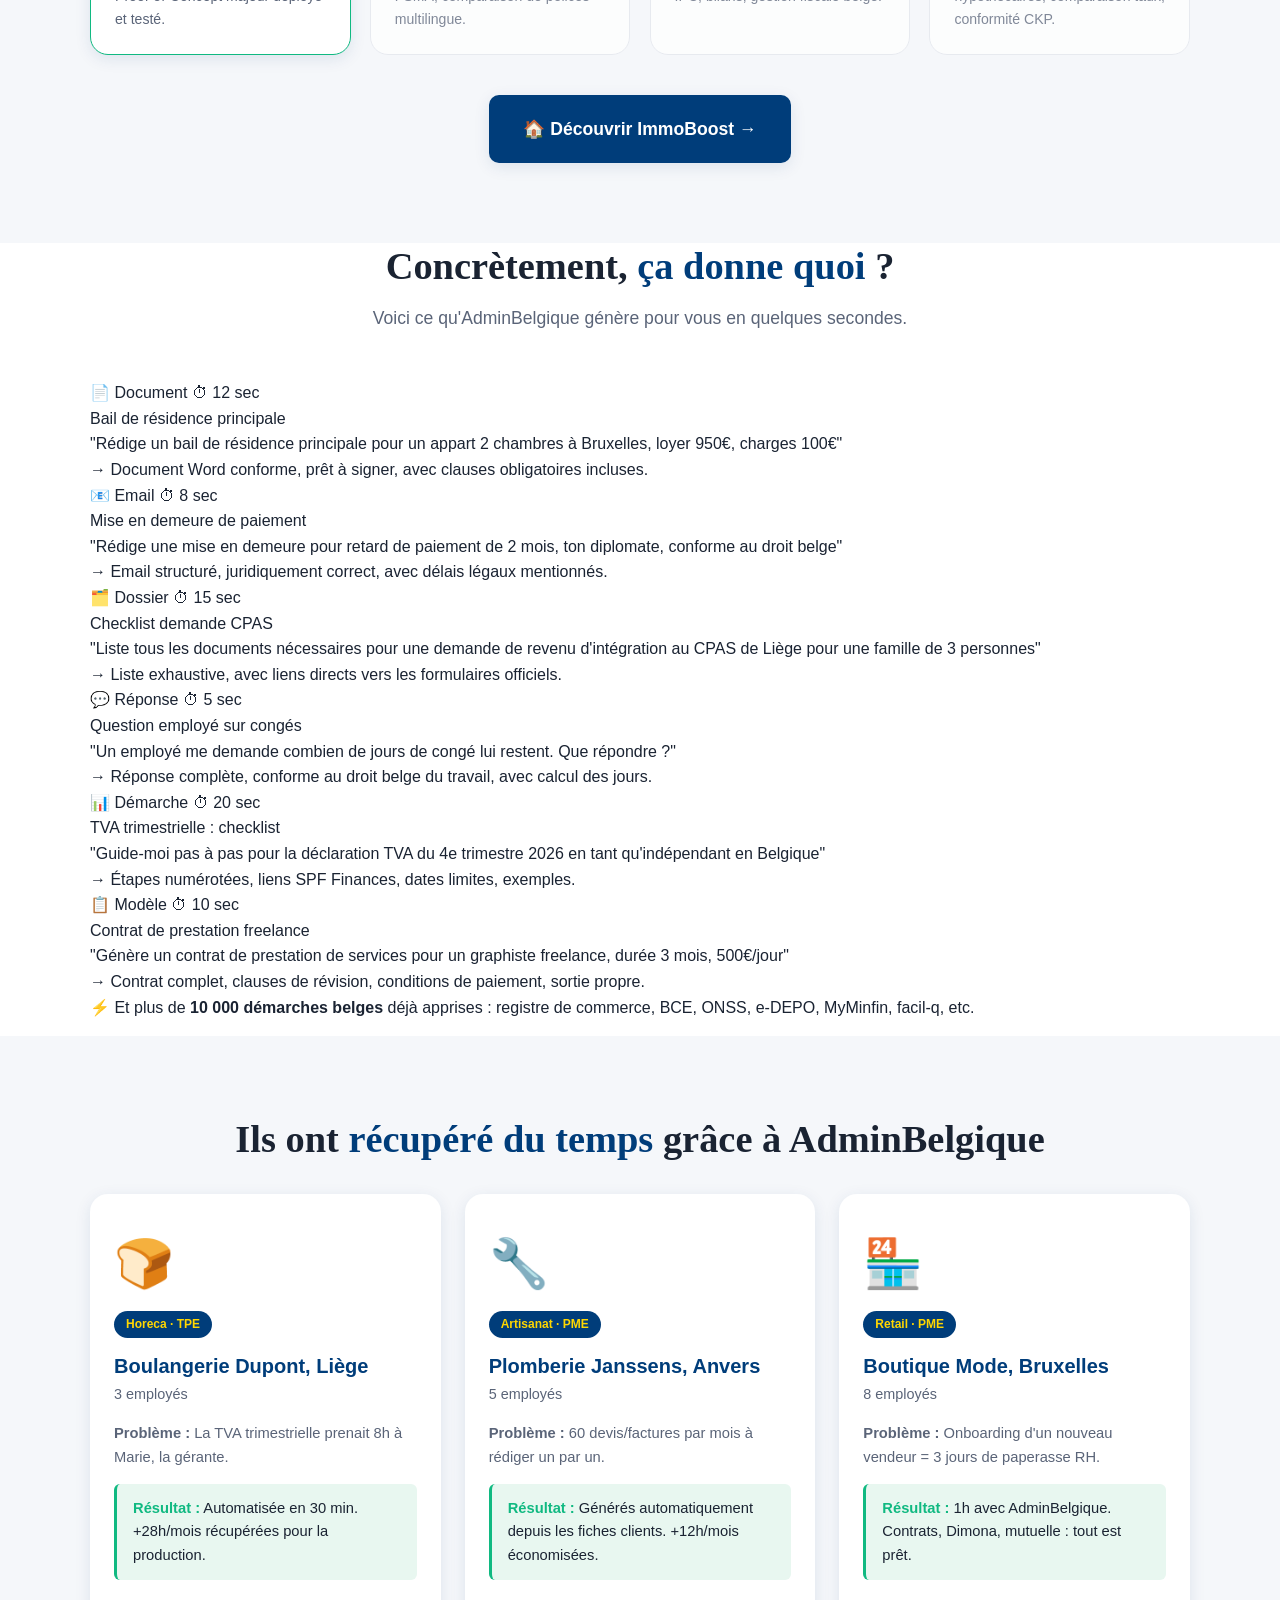
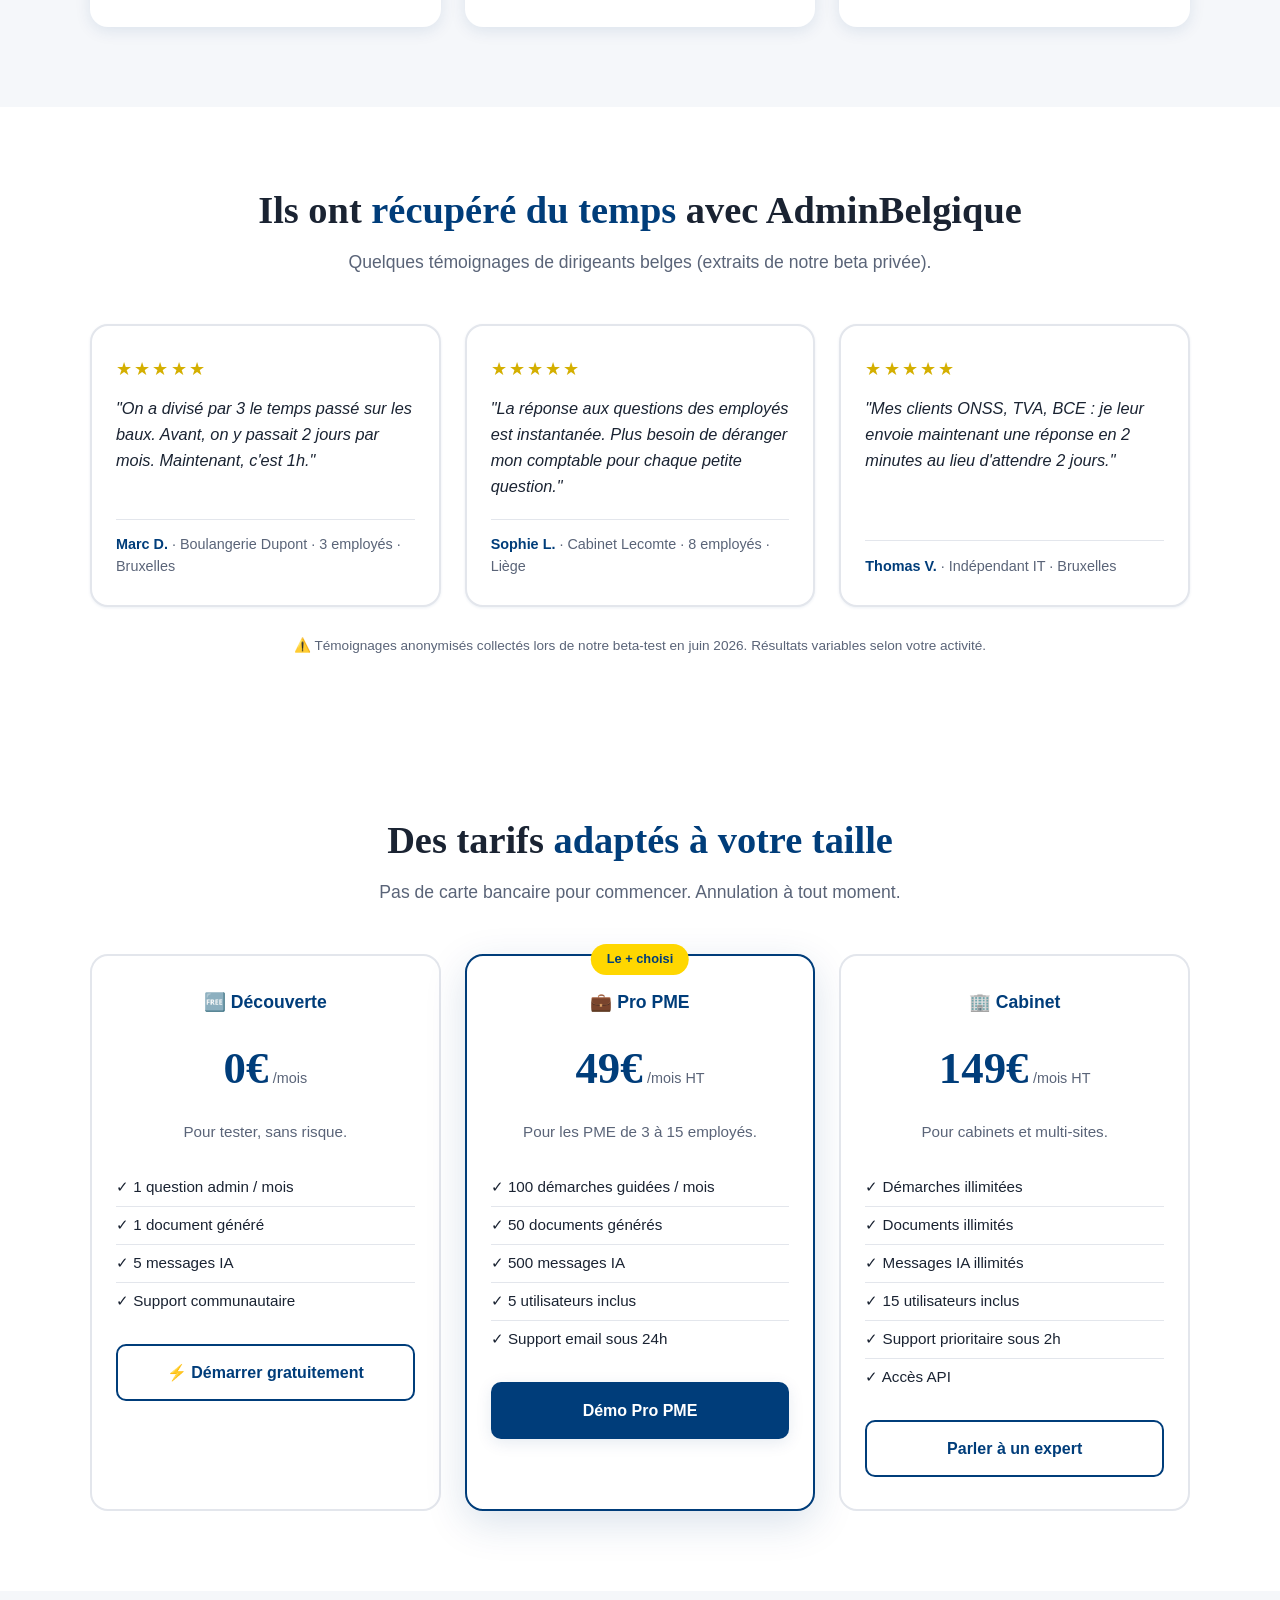
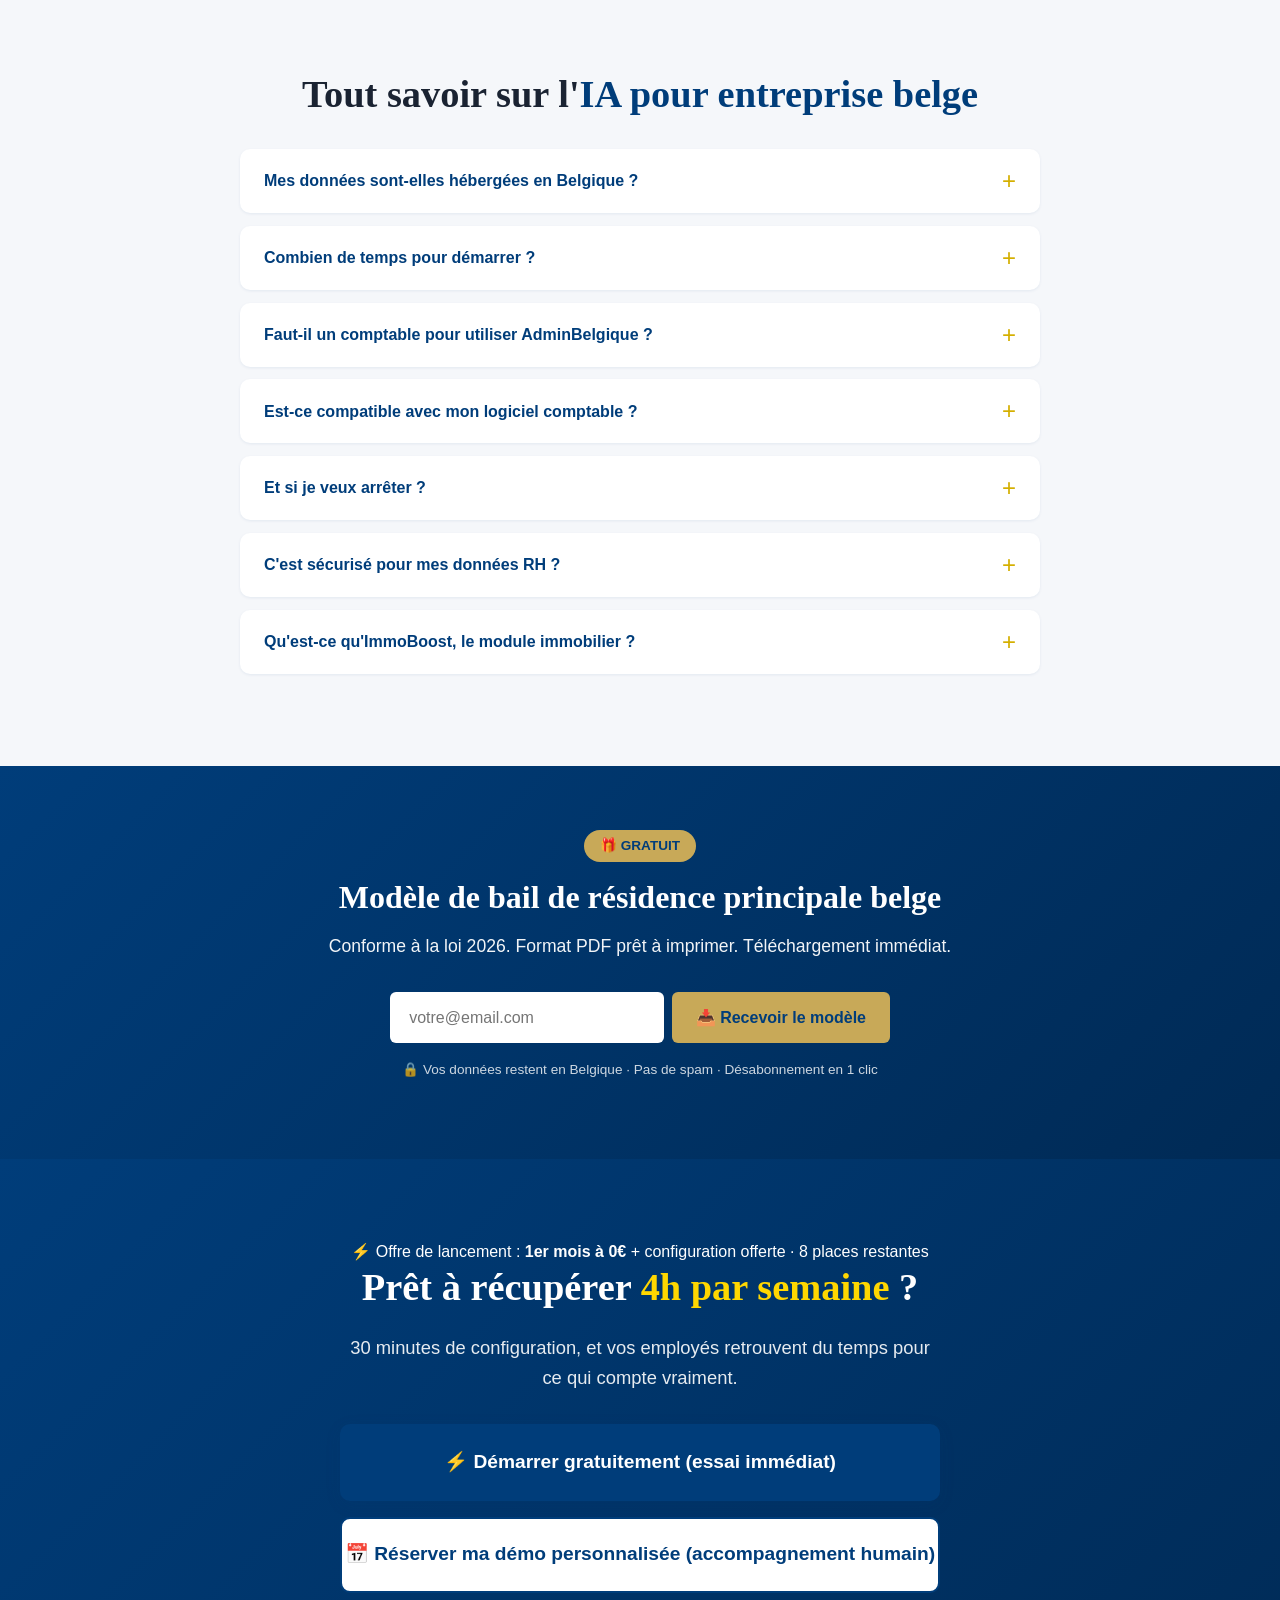
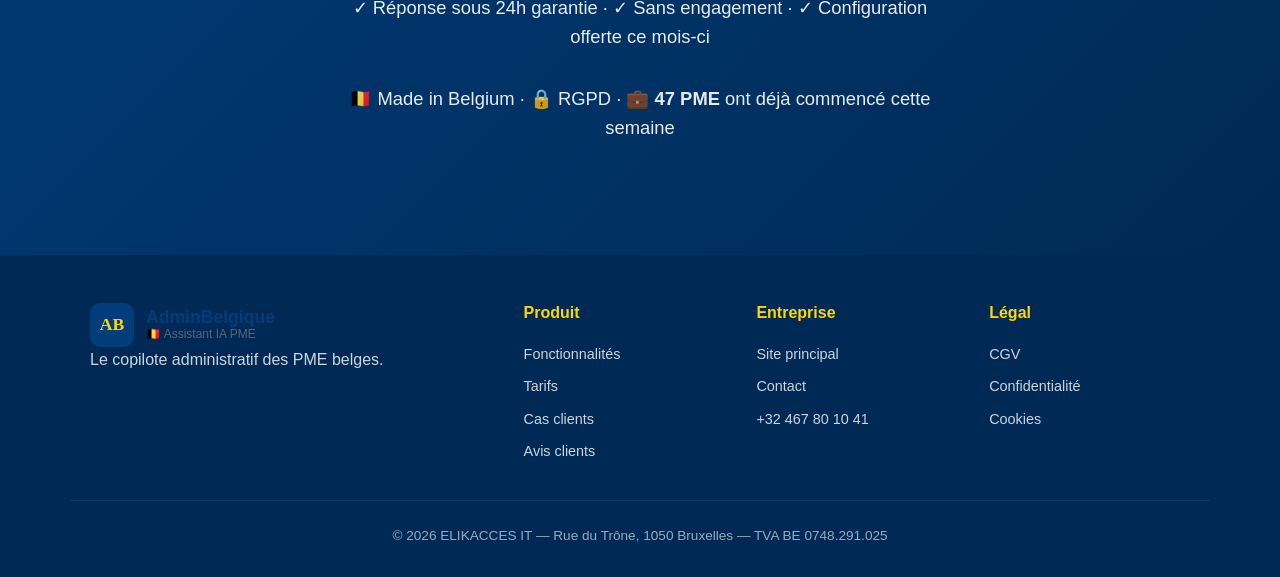
==== commit 2bac3eb5: "Merge origin/main: résoudre les conflits pour publication sur adminbelgique.com" ====
--- a/index.html
+++ b/index.html
@@ -226,8 +226,9 @@
 <body>
 
 <!-- ===== BANDEAU "À VENDRE" ===== -->
-<div style="background: linear-gradient(135deg, #c8a958, #b8941f); color: #003d7a; padding: 14px 20px; text-align: center; font-weight: 700; font-size: 0.95rem; box-shadow: 0 2px 8px rgba(0,0,0,0.1); position: relative; z-index: 100;">
-  💎 Ce nom de domaine est à vendre — <a href="https://www.afternic.com/domain/adminbelgique.com" target="_blank" rel="noopener" style="color: #003d7a; text-decoration: underline; font-weight: 800;">Voir les détails sur Afternic →</a>
+<div class="sale-banner" style="background: linear-gradient(135deg, #c8a958, #b8941f); color: #003d7a; padding: 14px 20px; text-align: center; font-weight: 700; font-size: 0.95rem; box-shadow: 0 2px 8px rgba(0,0,0,0.1); position: relative; z-index: 100;">
+  <span class="sale-banner-text">💎 Ce nom de domaine est à vendre — <a href="https://www.afternic.com/domain/adminbelgique.com" target="_blank" rel="noopener" style="color: #003d7a; text-decoration: underline; font-weight: 800;">Voir les détails sur Afternic →</a></span>
+  <a class="sale-banner-acquisition" href="/acquisition">Voir l’offre d’acquisition →</a>
 </div>
 
 <!-- ===== HEADER ===== -->
@@ -248,6 +249,7 @@
       <a href="avis.html">Avis clients</a>
       <a href="#tarifs" data-i18n="nav.pricing">Tarifs</a>
       <a href="#faq" data-i18n="nav.faq">FAQ</a>
+      <a href="acquisition.html" class="btn btn-acq-nav btn-acq-menu">💎 Acquérir le projet</a>
     </nav>
     <button class="nav-toggle" type="button" aria-label="Ouvrir le menu" aria-expanded="false" aria-controls="siteNav">☰</button>
     <div class="lang-switcher">
--- a/style.css
+++ b/style.css
@@ -99,6 +99,41 @@
 .cta-buttons { display: flex; flex-direction: column; align-items: center; gap: 1rem; max-width: 600px; margin: 1.5rem auto 0; }
 .cta-buttons .btn { width: 100%; }
 .btn-block { display: flex; width: 100%; }
+
+/* ===== Sale banner ===== */
+.sale-banner {
+  display: flex;
+  align-items: center;
+  justify-content: center;
+  flex-wrap: wrap;
+  gap: 1rem;
+}
+.sale-banner-text { flex: 1 1 24rem; }
+.sale-banner-acquisition {
+  display: inline-flex;
+  align-items: center;
+  justify-content: center;
+  min-height: 48px;
+  padding: .75rem 1.25rem;
+  border: 2px solid var(--color-white);
+  border-radius: var(--radius-md);
+  background: var(--color-navy);
+  color: var(--color-white);
+  font-size: 1rem;
+  font-weight: 800;
+  box-shadow: var(--shadow-md);
+}
+.sale-banner-acquisition:hover {
+  background: var(--color-navy-dark);
+  color: var(--color-white);
+}
+.sale-banner-acquisition:focus-visible {
+  outline: 3px solid var(--color-navy-dark);
+  outline-offset: 3px;
+}
+@media (max-width: 600px) {
+  .sale-banner-acquisition { width: 100%; }
+}
 
 /* ===== Header ===== */
 .site-header {
@@ -831,4 +866,17 @@
 /* Bouton d'en-tête vers la page acquisition */
 .btn-acq-nav { border-color: var(--color-gold-dark); background: var(--color-gold); color: var(--color-navy-dark); }
 .btn-acq-nav:hover { background: var(--color-gold-dark); color: var(--color-navy-dark); }
-@media (max-width: 768px) { .btn-acq-nav { display: none; } }
+/* Le bouton d'en-tête est masqué sur mobile ; il est remplacé par celui du menu burger */
+.btn-acq-menu { display: none; }
+@media (max-width: 768px) {
+  .btn-acq-nav { display: none; }
+  .nav a.btn-acq-menu {
+    display: inline-flex;
+    width: 100%;
+    justify-content: center;
+    margin-top: .75rem;
+    padding: 1rem;
+    border-bottom: none;
+    font-size: 1rem;
+  }
+}
